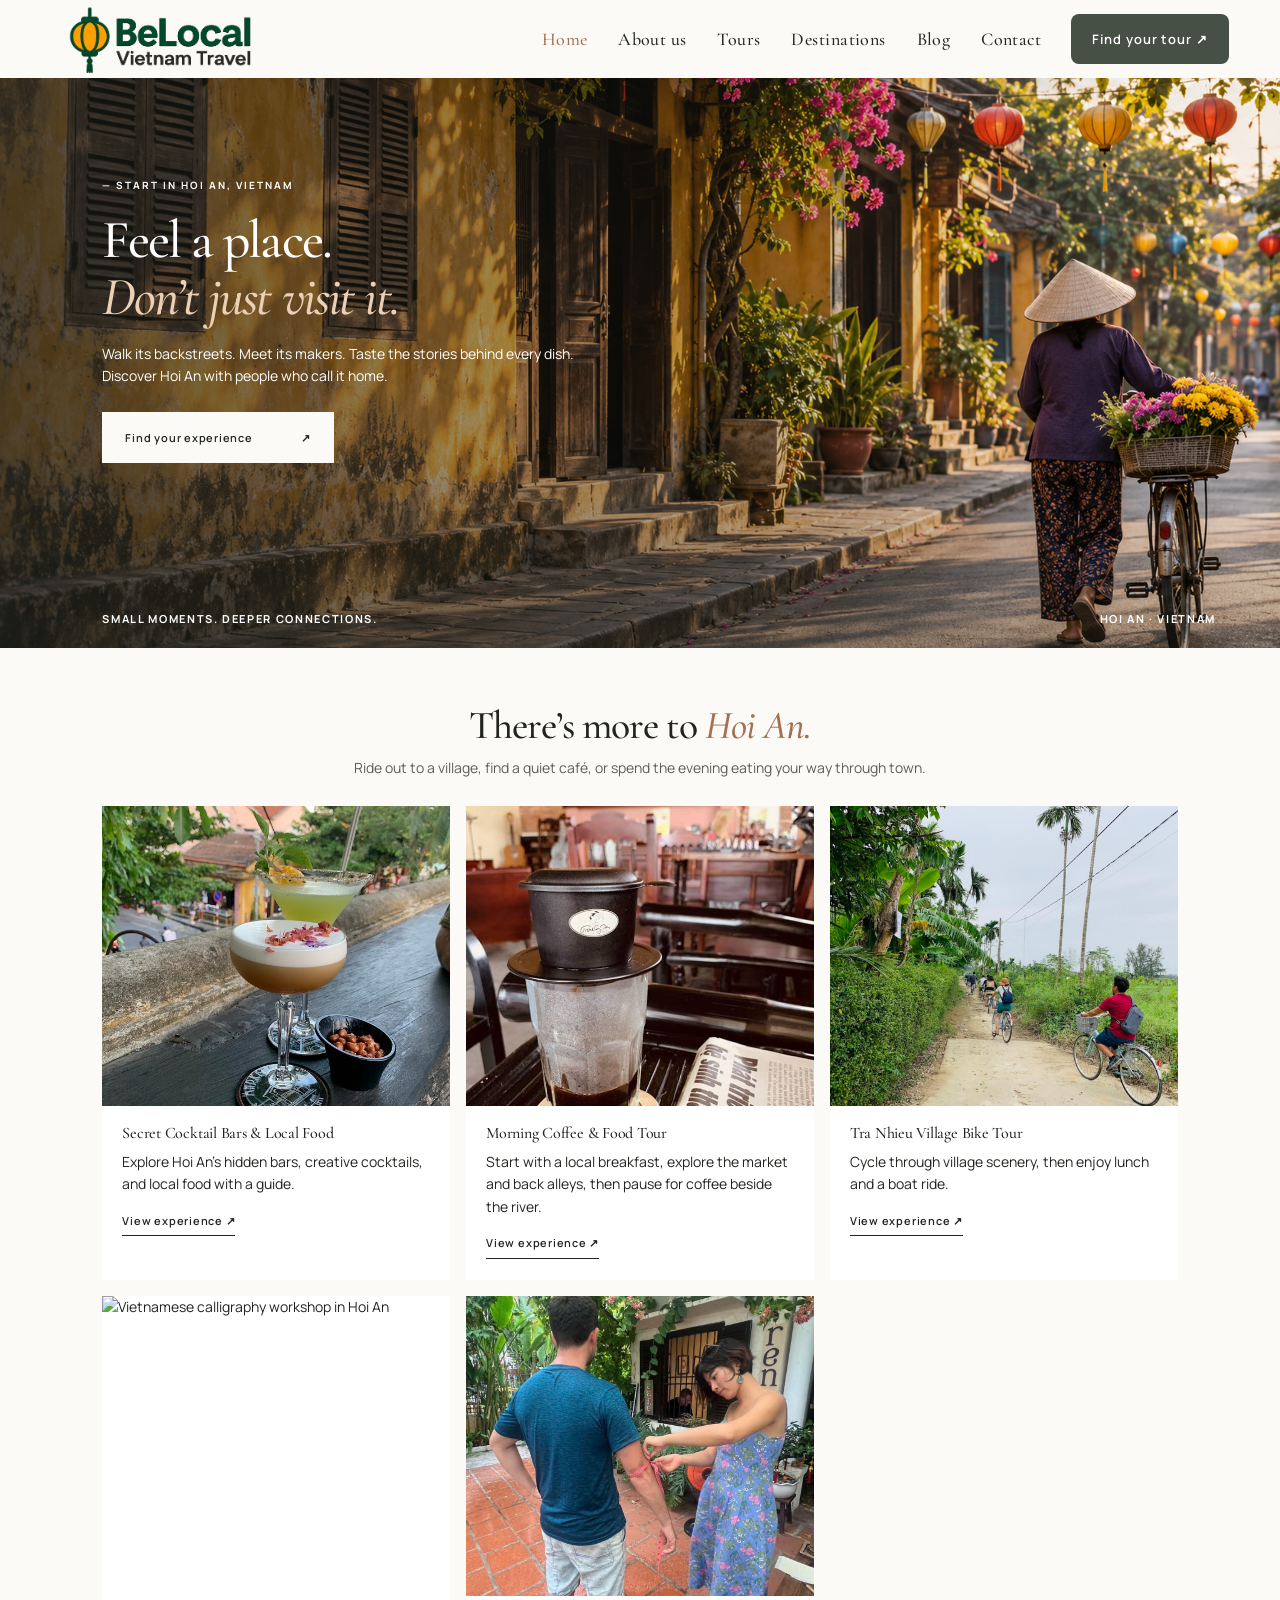
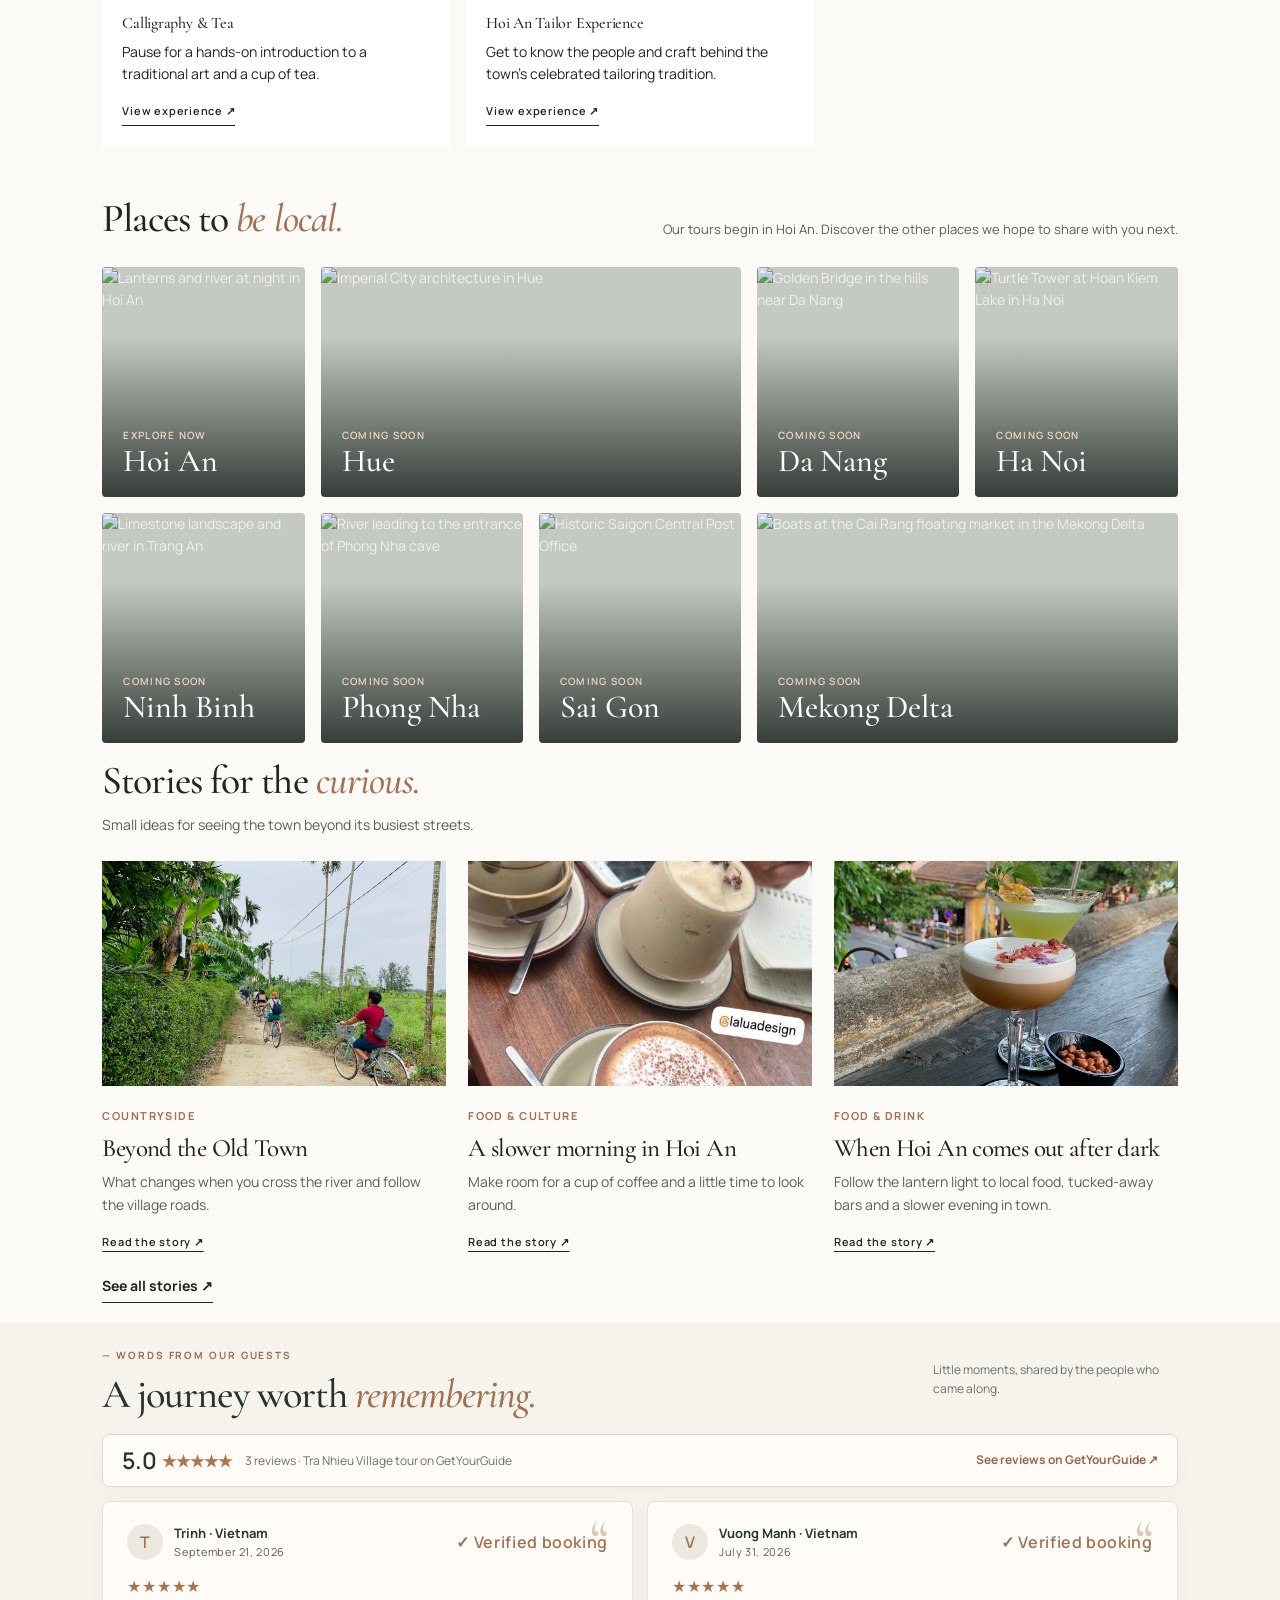
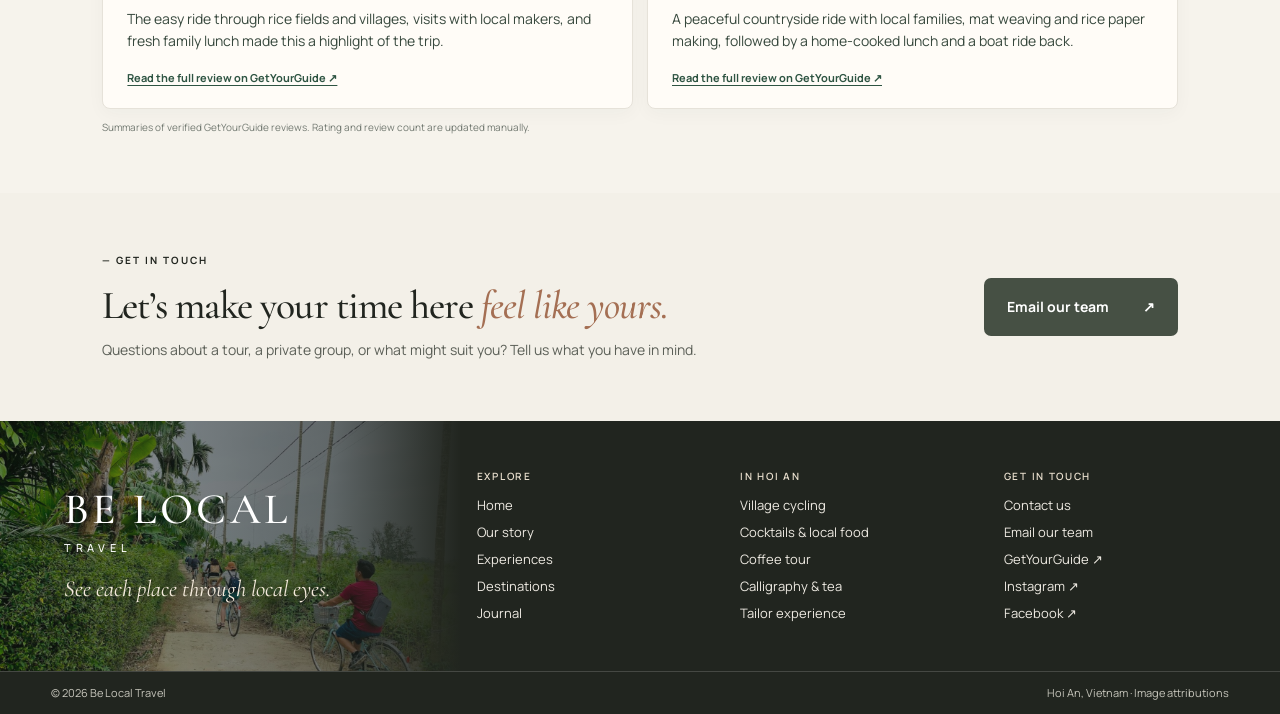
==== index.html @ 17fc2447 "Add Instagram and Facebook links to site footer" ====
<!doctype html>
<html lang="en"><head><meta charset="utf-8"><meta name="viewport" content="width=device-width, initial-scale=1"><meta name="theme-color" content="#233c39"><meta name="description" content="Local tours in Hoi An: food, coffee, crafts and countryside experiences with Be Local Travel."><title>Be Local Travel — Hoi An, closer</title><link rel="icon" type="image/svg+xml" href="data:image/svg+xml,%3Csvg xmlns='http://www.w3.org/2000/svg' viewBox='0 0 64 64'%3E%3Crect width='64' height='64' rx='14' fill='%23233c39'/%3E%3Ctext x='12' y='47' font-size='42' font-family='Georgia' fill='%23f3c87e'%3EB%3C/text%3E%3C/svg%3E"><link rel="preconnect" href="https://fonts.googleapis.com"><link rel="preconnect" href="https://fonts.gstatic.com" crossorigin><link href="https://fonts.googleapis.com/css2?family=Cormorant+Garamond:ital,wght@0,400;0,500;0,600;1,400&family=Manrope:wght@300;400;500;600;700&display=swap" rel="stylesheet"><link rel="stylesheet" href="styles.css?v=46"></head>
<body><header class="header home-header"><a class="brand" href="index.html" aria-label="BeLocal Vietnam Travel home"><span class="brand-logo-window"><img src="be-local-logo-transparent.png" alt="" width="2172" height="724"></span></a><nav aria-label="Main navigation"><a class="current" href="index.html">Home</a><a href="about.html">About us</a><a href="tours.html">Tours</a><a href="destinations.html">Destinations</a><a href="blog.html">Blog</a><a href="contact.html">Contact</a></nav><a class="nav-cta" href="tours.html">Find your tour ↗</a><details class="mobile-menu"><summary aria-label="Open navigation">Menu <span aria-hidden="true">☰</span></summary><nav aria-label="Mobile navigation"><a class="current" href="index.html">Home</a><a href="about.html">About us</a><a href="tours.html">Tours</a><a href="destinations.html">Destinations</a><a href="blog.html">Blog</a><a href="contact.html">Contact</a></nav></details></header>
<main id="top"><section class="hero"><img src="hoi-an-street.png" alt="An atmospheric Hoi An street with a local woman walking her bicycle" fetchpriority="high"><div class="shade"></div><div class="hero-copy"><div class="eyebrow">— START IN HOI AN, VIETNAM</div><h1>Feel a place.<br><em>Don’t just visit it.</em></h1><p>Walk its backstreets. Meet its makers. Taste the stories behind every dish. Discover Hoi An with people who call it home.</p><a class="button" href="#tours">Find your experience <span>↗</span></a></div><div class="hero-foot"><span>SMALL MOMENTS. DEEPER CONNECTIONS.</span><span>HOI AN · VIETNAM</span></div></section>
<section class="wrap tours" id="tours"><div class="section-head"><h2>There’s more to <em>Hoi An.</em></h2><p>Ride out to a village, find a quiet café, or spend the evening eating your way through town.</p></div><div class="grid">
<article class="card photo-card dark"><img class="card-photo" src="cocktail.jpg" alt="Two cocktails served at a Hoi An bar" loading="lazy"><div class="icon">✳</div><div><h3>Secret Cocktail Bars & Local Food</h3><p>Explore Hoi An’s hidden bars, creative cocktails, and local food with a guide.</p><a href="experience.html?tour=cocktails">View experience ↗</a></div></article>
<article class="card photo-card cream"><img class="card-photo" src="coffee-tour-4.jpg" alt="Vietnamese drip coffee served at a Hoi An café" loading="lazy"><div class="icon">☕</div><div><h3>Morning Coffee &amp; Food Tour</h3><p>Start with a local breakfast, explore the market and back alleys, then pause for coffee beside the river.</p><a href="experience.html?tour=coffee">View experience ↗</a></div></article>
<article class="card photo-card ochre"><img class="card-photo" src="IMG_0219%20(2).jpg" alt="Cycling along a village path near Hoi An" loading="lazy"><div class="icon">✿</div><div><h3>Tra Nhieu Village Bike Tour</h3><p>Cycle through village scenery, then enjoy lunch and a boat ride.</p><a href="experience.html?tour=tra-nhieu">View experience ↗</a></div></article>
<article class="card photo-card blush"><img class="card-photo" src="https://cdn.getyourguide.com/image/format=auto%2Cfit=crop%2Cgravity=auto%2Cquality=60%2Cwidth=395%2Cheight=400%2Cdpr=2/tour_img/6bf63d6c5f28c7e5661711894f6b8227aba5ea64af5ca32ed9cdbf6e59dfe358.jpg" alt="Vietnamese calligraphy workshop in Hoi An" loading="lazy"><div class="icon">✎</div><div><h3>Calligraphy & Tea</h3><p>Pause for a hands-on introduction to a traditional art and a cup of tea.</p><a href="experience.html?tour=calligraphy">View experience ↗</a></div></article>
<article class="card photo-card sage"><img class="card-photo" src="c85557b3b66c3b32627d.jpg" alt="A visitor having a garment fitted in Hoi An" loading="lazy"><div class="icon">✂</div><div><h3>Hoi An Tailor Experience</h3><p>Get to know the people and craft behind the town’s celebrated tailoring tradition.</p><a href="experience.html?tour=tailor">View experience ↗</a></div></article></div></section>
<section class="destination-showcase wrap" id="destinations"><div class="destination-intro"><div><h2>Places to <em>be local.</em></h2></div><p>Our tours begin in Hoi An. Discover the other places we hope to share with you next.</p></div><div class="destination-grid"><a class="destination-tile destination-tile-active" href="tours.html" aria-label="Explore Hoi An tours"><img src="https://commons.wikimedia.org/wiki/Special:FilePath/Hoi%20An%20by%20night.jpg?width=900" alt="Lanterns and river at night in Hoi An" loading="lazy"><span class="destination-tile-content"><small>EXPLORE NOW</small><strong>Hoi An</strong></span></a><article class="destination-tile destination-tile-wide"><img src="https://commons.wikimedia.org/wiki/Special:FilePath/Vietnam%2C%20Hue%2C%20Imperial%20City%20of%20Hue.jpg?width=900" alt="Imperial City architecture in Hue" loading="lazy"><span class="destination-tile-content"><small>COMING SOON</small><strong>Hue</strong></span></article><article class="destination-tile"><img src="https://commons.wikimedia.org/wiki/Special:FilePath/Da%20Nang%20Golden%20Bridge%2C%20Sun%20World%20Ba%20Na%20Hills.jpg?width=900" alt="Golden Bridge in the hills near Da Nang" loading="lazy"><span class="destination-tile-content"><small>COMING SOON</small><strong>Da Nang</strong></span></article><article class="destination-tile"><img src="https://commons.wikimedia.org/wiki/Special:FilePath/Hoan%20Kiem%20Lake%2C%20Hanoi%2C%20Vietnam.jpg?width=900" alt="Turtle Tower at Hoan Kiem Lake in Ha Noi" loading="lazy"><span class="destination-tile-content"><small>COMING SOON</small><strong>Ha Noi</strong></span></article><article class="destination-tile"><img src="https://commons.wikimedia.org/wiki/Special:FilePath/Trang%20An%20Landscape%20Complex%20in%20Ninh%20Binh.jpg?width=900" alt="Limestone landscape and river in Trang An" loading="lazy"><span class="destination-tile-content"><small>COMING SOON</small><strong>Ninh Binh</strong></span></article><article class="destination-tile"><img src="https://commons.wikimedia.org/wiki/Special:FilePath/Phong%20Nha%20cave%20entrance.jpg?width=900" alt="River leading to the entrance of Phong Nha cave" loading="lazy"><span class="destination-tile-content"><small>COMING SOON</small><strong>Phong Nha</strong></span></article><article class="destination-tile"><img src="https://commons.wikimedia.org/wiki/Special:FilePath/Saigon%20Central%20Post%20Office.jpg?width=900" alt="Historic Saigon Central Post Office" loading="lazy"><span class="destination-tile-content"><small>COMING SOON</small><strong>Sai Gon</strong></span></article><article class="destination-tile destination-tile-wide"><img src="https://commons.wikimedia.org/wiki/Special:FilePath/Can%20Tho%2C%20Vietnam%2C%20Floating%20Market.jpg?width=900" alt="Boats at the Cai Rang floating market in the Mekong Delta" loading="lazy"><span class="destination-tile-content"><small>COMING SOON</small><strong>Mekong Delta</strong></span></article></div></section>
<section class="home-blog" id="blog"><div class="wrap"><h2>Stories for the <em>curious.</em></h2><p>Small ideas for seeing the town beyond its busiest streets.</p><div class="blog-stories"><a href="story-beyond-the-old-town.html"><img src="IMG_0219%20(2).jpg" alt="Cycling along a quiet village path near Hoi An" loading="lazy"><span>COUNTRYSIDE</span><h3>Beyond the Old Town</h3><p>What changes when you cross the river and follow the village roads.</p><strong>Read the story ↗</strong></a><a href="story-slow-morning.html"><img src="eecf952d74f2f9aca0e3.jpg" alt="Coffee served at a Hoi An café" loading="lazy"><span>FOOD & CULTURE</span><h3>A slower morning in Hoi An</h3><p>Make room for a cup of coffee and a little time to look around.</p><strong>Read the story ↗</strong></a><a href="story-after-dark.html"><img src="cocktail.jpg" alt="Cocktail enjoyed during an evening in Hoi An" loading="lazy"><span>FOOD & DRINK</span><h3>When Hoi An comes out after dark</h3><p>Follow the lantern light to local food, tucked-away bars and a slower evening in town.</p><strong>Read the story ↗</strong></a></div><a class="all-stories" href="blog.html">See all stories ↗</a></div></section>
<section class="guest-stories" id="reviews"><div class="wrap">
<div class="review-heading"><div><div class="eyebrow">— WORDS FROM OUR GUESTS</div><h2>A journey worth <em>remembering.</em></h2></div><p>Little moments, shared by the people who came along.</p></div>
<div class="review-overview"><strong>5.0 <span aria-label="5 out of 5 stars">★★★★★</span></strong><small>3 reviews · Tra Nhieu Village tour on GetYourGuide</small><a href="https://www.getyourguide.com/hoi-an-l831/hoi-an-tra-nhieu-village-bike-tour-with-lunch-boat-ride-t1412703/" target="_blank" rel="noopener noreferrer">See reviews on GetYourGuide ↗</a></div>
<div class="review-list">
<article class="review-card"><div class="review-card-top"><span class="review-avatar" aria-hidden="true">T</span><span class="review-person"><strong>Trinh · Vietnam</strong><small>September 21, 2026</small></span><span class="review-verified">✓ Verified booking</span></div><div class="review-stars" aria-label="5 out of 5 stars">★★★★★</div><p>The easy ride through rice fields and villages, visits with local makers, and fresh family lunch made this a highlight of the trip.</p><div class="review-card-foot"><a href="https://www.getyourguide.com/hoi-an-l831/hoi-an-tra-nhieu-village-bike-tour-with-lunch-boat-ride-t1412703/" target="_blank" rel="noopener noreferrer">Read the full review on GetYourGuide ↗</a></div></article>
<article class="review-card"><div class="review-card-top"><span class="review-avatar" aria-hidden="true">V</span><span class="review-person"><strong>Vuong Manh · Vietnam</strong><small>July 31, 2026</small></span><span class="review-verified">✓ Verified booking</span></div><div class="review-stars" aria-label="5 out of 5 stars">★★★★★</div><p>A peaceful countryside ride with local families, mat weaving and rice paper making, followed by a home-cooked lunch and a boat ride back.</p><div class="review-card-foot"><a href="https://www.getyourguide.com/hoi-an-l831/hoi-an-tra-nhieu-village-bike-tour-with-lunch-boat-ride-t1412703/" target="_blank" rel="noopener noreferrer">Read the full review on GetYourGuide ↗</a></div></article>
</div><p class="review-source">Summaries of verified GetYourGuide reviews. Rating and review count are updated manually.</p></div></section>
<section class="home-contact" id="contact"><div class="wrap contact-inner"><div><div class="eyebrow">— GET IN TOUCH</div><h2>Let’s make your time here <em>feel like yours.</em></h2><p>Questions about a tour, a private group, or what might suit you? Tell us what you have in mind.</p></div><a href="mailto:info@luawellnesstravel.com?subject=Be%20Local%20Travel%20enquiry">Email our team <span aria-hidden="true">↗</span></a></div></section></main>
<footer class="site-footer">
  <div class="footer-content">
    <div class="footer-photo"><a href="index.html" class="footer-wordmark" aria-label="Be Local Travel home"><span>BE LOCAL</span><small>TRAVEL</small></a><p>See each place through local eyes.</p></div>
    <div class="footer-links">
      <div><h2>EXPLORE</h2><a href="index.html">Home</a><a href="about.html">Our story</a><a href="tours.html">Experiences</a><a href="destinations.html">Destinations</a><a href="blog.html">Journal</a></div>
      <div><h2>IN HOI AN</h2><a href="experience.html?tour=tra-nhieu">Village cycling</a><a href="experience.html?tour=cocktails">Cocktails & local food</a><a href="experience.html?tour=coffee">Coffee tour</a><a href="experience.html?tour=calligraphy">Calligraphy & tea</a><a href="experience.html?tour=tailor">Tailor experience</a></div>
      <div><h2>GET IN TOUCH</h2><a href="contact.html">Contact us</a><a href="mailto:info@luawellnesstravel.com?subject=Be%20Local%20Travel%20enquiry">Email our team</a><a href="https://www.getyourguide.com/lua-travel--tours-s786138/" target="_blank" rel="noopener noreferrer">GetYourGuide ↗</a><a href="https://www.instagram.com/heritagetohaunte/" target="_blank" rel="noopener noreferrer">Instagram ↗</a><a href="https://www.facebook.com/travellikelocalvn/" target="_blank" rel="noopener noreferrer">Facebook ↗</a></div>
    </div>
  </div>
  <div class="footer-bottom"><span>© 2026 Be Local Travel</span><span>Hoi An, Vietnam · <a href="image-attributions.html">Image attributions</a></span></div>
</footer><script>document.getElementById('year').textContent=new Date().getFullYear()</script></body></html>
---- styles.css ----
:root{--ink:#243b3a;--paper:#f7f3e9}*{box-sizing:border-box}html{scroll-behavior:smooth}body{margin:0;background:var(--paper);color:var(--ink);font:16px 'DM Sans',sans-serif}a{color:inherit;text-decoration:none}a:focus-visible{outline:3px solid #e8b65b;outline-offset:4px}h1,h2,h3{font-family:Fraunces,Georgia,serif;font-weight:500;letter-spacing:-.045em}p{line-height:1.7}.header{height:88px;padding:0 clamp(24px,5vw,80px);display:flex;align-items:center;justify-content:space-between;gap:24px;background:#fcfaf4}.brand{display:flex;align-items:center;gap:10px;white-space:nowrap}.brand b{background:var(--ink);color:#f3c87e;border-radius:50%;width:38px;height:38px;display:grid;place-items:center;font:600 25px Fraunces,serif}.brand strong{font-size:14px;letter-spacing:.13em;line-height:1.2}.brand small{display:block;font-size:10px;letter-spacing:.42em;margin-top:4px}.header nav{display:flex;gap:clamp(16px,3vw,45px);font-size:14px;font-weight:600}.header nav a:hover,.nav-cta:hover,.card a:hover{text-decoration:underline;text-underline-offset:5px}.nav-cta{border-bottom:1px solid;padding-bottom:7px;font-size:14px;font-weight:700;white-space:nowrap}.hero{height:min(740px,calc(100svh - 88px));min-height:560px;position:relative;color:white;overflow:hidden}.hero img{position:absolute;inset:0;width:100%;height:100%;object-fit:cover;object-position:center}.shade{position:absolute;inset:0;background:linear-gradient(90deg,rgba(18,37,35,.83),rgba(18,37,35,.38) 50%,transparent 85%),linear-gradient(0deg,rgba(18,37,35,.35),transparent 30%)}.hero-copy{position:relative;padding:clamp(105px,13vh,150px) 0 0 clamp(25px,8vw,130px);max-width:840px}.eyebrow{font-size:12px;letter-spacing:.18em;font-weight:700}.hero h1{font-size:clamp(56px,6.5vw,108px);line-height:1.06;margin:32px 0 23px}.hero h1 em{color:#f3d29a}.hero p{font-size:18px;max-width:500px;margin:0 0 32px;color:#fff9ed}.button{display:inline-flex;gap:48px;background:#faf3e7;color:var(--ink);padding:17px 23px;font-weight:700;font-size:14px}.button:hover{background:#efd6a5}.hero-foot{position:absolute;bottom:30px;left:clamp(25px,8vw,130px);right:clamp(25px,5vw,80px);display:flex;justify-content:space-between;font-size:11px;letter-spacing:.15em;font-weight:700}.wrap{max-width:1480px;margin:auto;padding-left:clamp(25px,8vw,130px);padding-right:clamp(25px,8vw,130px)}.tours{padding-top:108px;padding-bottom:100px}.section-head{display:flex;justify-content:space-between;align-items:end;gap:50px;margin-bottom:45px}.section-head h2,.destinations h2{font-size:clamp(42px,4.25vw,68px);line-height:1.14;margin:22px 0 0}.section-head h2 em,.destinations h2 em{color:#ad7135}.section-head p{max-width:340px;color:#52635f;margin:0}.grid{display:grid;grid-template-columns:repeat(3,minmax(0,1fr));gap:16px}.card{min-height:345px;padding:27px 29px;display:flex;flex-direction:column;justify-content:space-between;transition:transform .2s}.card:hover{transform:translateY(-4px)}.dark{background:#244743;color:#fff}.cream{background:#eae5d6}.ochre{background:#e8bd7d}.blush{background:#e7d7cb}.sage{background:#d8e0d3}.label{font-size:11px;letter-spacing:.13em;font-weight:700}.icon{font:48px Georgia,serif;align-self:flex-end;opacity:.5;line-height:1}.card h3{font-size:clamp(28px,2.5vw,39px);line-height:1.14;margin:0 0 15px}.card p{font-size:14px;line-height:1.6;max-width:325px;margin:0 0 20px}.card a{font-size:13px;font-weight:700;border-bottom:1px solid;padding-bottom:6px}.note{font-size:13px;color:#65736e;margin:22px 0 0}.about{background:var(--ink);color:white}.about .wrap{padding-top:105px;padding-bottom:108px}.about h2{font-size:clamp(43px,5vw,76px);line-height:1.16;margin:29px 0}.about h2 em{color:#e9c18a}.about p{max-width:680px;font-size:17px;color:#dbe4dc}.about a{display:inline-block;margin-top:18px;border-bottom:1px solid #e9c18a;padding-bottom:7px;font-weight:700;font-size:14px}.destinations{padding-top:100px;padding-bottom:100px;display:flex;align-items:center;justify-content:space-between;gap:30px}.destinations p{font-size:17px;max-width:520px;color:#52635f}.stamp{flex:none;width:190px;height:190px;border:1px solid #b67e40;border-radius:50%;display:flex;flex-direction:column;align-items:center;justify-content:center;transform:rotate(-10deg);font:500 31px Fraunces,serif;color:#a56c34}.stamp small{font:700 11px 'DM Sans',sans-serif;letter-spacing:.25em;margin-top:10px}footer{background:#e7e9df;padding:54px clamp(25px,8vw,130px) 27px}.footer-main{display:flex;align-items:center;justify-content:space-between;gap:25px;padding-bottom:69px}.footer-main p{font:25px Fraunces,serif}.footer-main>a:last-child{font-weight:700;font-size:14px}.footer-end{border-top:1px solid #c1c8bc;padding-top:24px;display:flex;justify-content:space-between;font-size:12px;color:#617167}@media(max-width:900px){.header nav{display:none}.grid{grid-template-columns:repeat(2,minmax(0,1fr))}.section-head{align-items:start;flex-direction:column;gap:15px}.section-head p{max-width:530px}}@media(max-width:620px){.header{height:73px;padding:0 22px}.brand strong{font-size:12px}.nav-cta{font-size:12px}.hero{height:680px;min-height:0}.hero img{object-position:63% center}.shade{background:linear-gradient(90deg,rgba(18,37,35,.8),rgba(18,37,35,.27)),linear-gradient(0deg,rgba(18,37,35,.5),transparent 50%)}.hero-copy{padding:120px 25px 0}.hero h1{font-size:clamp(50px,13vw,72px)}.hero p{font-size:16px}.hero-foot{left:25px;right:25px;font-size:9px}.hero-foot span:first-child{max-width:170px}.tours{padding-top:75px;padding-bottom:75px}.grid{grid-template-columns:1fr}.card{min-height:305px}.about .wrap{padding-top:76px;padding-bottom:80px}.about p{font-size:16px}.destinations{padding-top:78px;padding-bottom:78px;align-items:start}.stamp{width:97px;height:97px;font-size:16px;margin-top:45px}.stamp small{font-size:7px;margin-top:4px}.footer-main{align-items:start;flex-direction:column;padding-bottom:48px}.footer-main p{font-size:22px}.footer-end{gap:15px;flex-wrap:wrap}}

/* Photographic tour cards pair a practical tour overview with local atmosphere. */
.photo-card{padding:0;display:block;background:#faf8f0;color:var(--ink);min-height:0}.photo-card .card-photo{display:block;width:100%;height:215px;object-fit:cover}.photo-card:nth-child(2) .card-photo{object-position:58% center}.photo-card .label{padding:22px 25px 0;color:#8c694a}.photo-card .icon{display:none}.photo-card>div:last-child{padding:0 25px 26px}.photo-card h3{font-size:30px;min-height:70px;margin:18px 0 11px}.photo-card p{min-height:69px}.photo-card a{display:inline-block}

/* Compact type scale inspired by the supplied Hoi An tour listing. */
.hero h1{font-size:clamp(38px,3.8vw,54px)}
.section-head h2,.destinations h2{font-size:clamp(32px,2.8vw,42px)}
.about h2{font-size:clamp(34px,3.2vw,46px)}
.photo-card h3{font-size:24px;min-height:58px}
@media(max-width:620px){.hero h1{font-size:clamp(36px,8vw,44px)}.section-head h2,.destinations h2{font-size:32px}.about h2{font-size:34px}}

.hero p{font-size:16px}

/* Reviews from the Tra Nhieu listing, with the original source a click away. */
.guest-stories{background:#f1f4ec;padding:88px 0 94px}
.review-heading{display:flex;justify-content:space-between;align-items:end;gap:35px;margin-bottom:32px}
.review-heading h2{font-size:clamp(30px,3vw,43px);line-height:1.18;margin:16px 0 9px}
.review-heading h2 em{color:#ad7135}
.review-heading p{max-width:550px;margin:0;color:#556761;font-size:15px}
.review-overview{display:flex;flex-direction:column;align-items:flex-end;gap:7px;flex:none}
.review-overview strong{font:600 28px/1.1 'DM Sans',sans-serif}
.review-overview strong span{font-size:17px;letter-spacing:.02em;color:#c4893c}
.review-overview small{font-size:12px;color:#64746b}
.review-overview a,.review-card-foot a{font-size:13px;font-weight:700;color:#315d4b;text-decoration:underline;text-underline-offset:3px}
.review-list{display:grid;grid-template-columns:repeat(2,minmax(0,1fr));gap:18px}
.review-card{min-height:240px;padding:26px 28px;background:#fffdf8;border-radius:14px;display:flex;flex-direction:column;box-shadow:0 5px 24px rgba(35,60,57,.045)}
.review-card-top,.review-card-foot{display:flex;justify-content:space-between;gap:12px;align-items:center}
.review-card-top span{font-size:16px;letter-spacing:.04em;color:#c4893c}
.review-card-top small{font-size:12px;color:#758078}
.review-card>p{font:400 17px/1.6 'DM Sans',sans-serif;color:#344944;margin:20px 0 25px}
.review-card-foot{margin-top:auto;flex-wrap:wrap}
.review-card-foot strong{font-size:13px}
.review-source{font-size:12px;color:#78847a;margin:18px 0 0}
@media(max-width:750px){.guest-stories{padding:68px 0}.review-heading{align-items:start;flex-direction:column;gap:20px}.review-overview{align-items:flex-start}.review-list{grid-template-columns:1fr}.review-card{min-height:0}}
.guest-stories{background-color:#f4f8f2;background-image:repeating-radial-gradient(ellipse at 12% 15%,transparent 0 23px,rgba(71,126,97,.055) 24px 25px,transparent 26px 40px);padding:72px 0 84px}
.review-heading{margin-bottom:27px}.review-heading h2{font-family:'DM Sans',sans-serif;font-size:clamp(28px,2.8vw,36px);font-weight:700;margin:0}.review-heading h2 em{font-style:normal;color:inherit}.review-heading .eyebrow,.review-heading p{display:none}
.review-overview{width:100%;background:#fff;padding:24px 30px;flex-direction:row;align-items:center;gap:10px;margin-bottom:25px;flex-wrap:wrap}
.review-overview:before{content:'Overall rating';font-size:19px;font-weight:700;width:100%}
.review-overview strong{font-size:25px}.review-overview strong span{color:#f3ae00;font-size:24px;letter-spacing:-.05em}
.review-overview small{font-size:13px;color:#63716c;margin-right:auto}
.review-overview a{background:#098d35;color:white;border-radius:30px;padding:12px 22px;text-decoration:none;font-size:13px}
.review-overview a:hover{background:#08742d}
.review-list{gap:22px}
.review-card{background:#fff;border-radius:8px;box-shadow:none;padding:28px 30px;min-height:245px}
.review-card-top{justify-content:flex-start;gap:14px;flex-wrap:wrap}
.review-avatar{display:grid;place-items:center;width:42px;height:42px;flex:none;border-radius:50%;background:#dcead9;color:#245642;font-size:17px;font-weight:700}
.review-person{display:flex;flex-direction:column;gap:2px}.review-person strong{font-size:15px}.review-person small{font-size:12px;color:#697872}
.review-verified{margin-left:auto;color:#0b9238;font-size:12px;font-weight:700}
.review-card .review-stars{font-size:19px;color:#f3ae00;letter-spacing:-.05em;margin-top:18px}
.review-card>p{font-size:16px;line-height:1.55;margin:10px 0 23px}
.review-card-foot{display:block}.review-card-foot a{font-size:12px}
.review-source{margin-top:20px}
@media(max-width:750px){.review-overview{padding:22px;align-items:flex-start}.review-overview small{width:100%}.review-overview a{margin-top:8px}.review-card{padding:23px}.review-verified{margin-left:56px;width:100%}}

/* Keep the introduction together above the tour photos. */
.tours{padding-top:76px}
.tours .section-head{display:block;max-width:790px;margin-bottom:34px}
.tours .section-head h2{font-size:clamp(33px,3vw,44px);line-height:1.14;margin:13px 0 13px}
.tours .section-head p{max-width:620px;margin:0;font-size:15px;line-height:1.65}
@media(max-width:620px){.tours{padding-top:63px}.tours .section-head{margin-bottom:28px}.tours .section-head h2{font-size:32px}}

/* A clear, practical home navigation with the Be Local identity. */
.home-header{height:94px;padding:0 clamp(24px,4vw,68px);background:#fff;gap:30px}
.home-header .brand{gap:13px}.home-header .brand b{width:45px;height:45px;font-size:29px}
.home-header .brand strong{font-size:16px;letter-spacing:.12em}.home-header .brand small{font-size:10px}
.home-header>nav{gap:clamp(19px,2.4vw,39px);align-items:center;margin-left:auto}
.home-header>nav a{font-size:14px;font-weight:600;white-space:nowrap;transition:color .2s}
.home-header>nav a:hover,.home-header>nav a.current{color:#a46b35;text-decoration:none}
.home-header .nav-cta{display:inline-flex;align-items:center;gap:23px;padding:15px 21px;border:0;border-radius:8px;background:#477d49;color:#fff;font-size:13px;transition:background .2s}
.home-header .nav-cta:hover{background:#356a3c;text-decoration:none}
.mobile-menu{display:none}
@media(max-width:950px){.home-header{height:78px}.home-header>nav{display:none}.home-header .nav-cta{margin-left:auto}.mobile-menu{display:block;position:relative}.mobile-menu summary{list-style:none;cursor:pointer;font-size:13px;font-weight:700;padding:12px}.mobile-menu summary::-webkit-details-marker{display:none}.mobile-menu summary span{margin-left:5px}.mobile-menu nav{display:flex;position:absolute;z-index:10;right:0;top:42px;width:210px;flex-direction:column;gap:0;padding:9px;background:white;box-shadow:0 15px 35px rgba(21,46,39,.17)}.mobile-menu nav a{padding:11px 13px;font-size:14px;font-weight:600}.mobile-menu nav a:hover{background:#f2f4ec}}
@media(max-width:550px){.home-header{padding:0 17px;gap:8px}.home-header .brand b{width:36px;height:36px;font-size:23px}.home-header .brand strong{font-size:12px}.home-header .brand small{font-size:8px}.home-header .nav-cta{padding:11px 12px;gap:0;font-size:11px}.home-header .nav-cta span{display:none}.mobile-menu summary{font-size:0}.mobile-menu summary span{font-size:19px}.hero{height:calc(100svh - 78px)}}

.home-blog{background:#fffdf8;padding:88px 0 95px}.home-blog h2,.home-contact h2{font-size:clamp(32px,3.2vw,47px);line-height:1.16;margin:16px 0 11px}.home-blog h2 em,.home-contact h2 em{color:#ad7135}.home-blog>.wrap>p{color:#52635f;margin:0 0 32px;font-size:15px}.blog-stories{display:grid;grid-template-columns:repeat(2,minmax(0,1fr));gap:24px}.blog-stories a{display:block}.blog-stories img{width:100%;height:260px;object-fit:cover;display:block;margin-bottom:18px}.blog-stories span,.blog-article-copy span{font-size:11px;letter-spacing:.13em;font-weight:700;color:#8c694a}.blog-stories h3{font:500 27px/1.2 Fraunces,Georgia,serif;margin:9px 0 8px}.blog-stories p{color:#52635f;font-size:15px;margin:0 0 13px}.blog-stories strong,.blog-article-copy a{font-size:13px;text-decoration:underline;text-underline-offset:5px}.blog-stories a:hover h3{text-decoration:underline;text-underline-offset:4px}
.home-contact{background:#e8eee5;padding:75px 0}.contact-inner{display:flex;align-items:center;justify-content:space-between;gap:42px}.home-contact h2{max-width:690px}.home-contact p{color:#52635f;max-width:610px;margin:0;font-size:15px}.home-contact .contact-inner>a{display:inline-flex;justify-content:space-between;gap:34px;align-items:center;flex:none;background:#27483e;color:white;padding:18px 23px;border-radius:7px;font-size:14px;font-weight:700}.home-contact .contact-inner>a:hover{background:#356252}
.blog-page{padding-top:45px;padding-bottom:105px}.blog-page>.eyebrow{margin-top:70px}.blog-page h1{font-size:clamp(36px,4vw,58px);margin:12px 0}.blog-page h1 em{color:#ad7135}.blog-lead{max-width:650px;color:#52635f;margin:0 0 55px}.blog-page article{display:grid;grid-template-columns:minmax(0,1fr) minmax(0,1fr);gap:45px;align-items:center;margin:0 0 85px;scroll-margin-top:30px}.blog-page article img{width:100%;height:370px;object-fit:cover}.blog-article-copy h2{font-size:clamp(28px,3vw,38px);margin:11px 0 16px}.blog-article-copy p{font-size:16px;color:#52635f}.blog-article-copy a{display:inline-block;margin-top:10px}
@media(max-width:750px){.home-blog{padding:65px 0}.blog-stories{grid-template-columns:1fr}.blog-stories img{height:220px}.contact-inner{display:block}.home-contact{padding:65px 0}.home-contact .contact-inner>a{margin-top:25px}.blog-page article{grid-template-columns:1fr;gap:20px;margin-bottom:65px}.blog-page article img{height:280px}}

.blog-index{display:flex;flex-wrap:wrap;gap:9px;margin:-17px 0 63px}.blog-index a{padding:10px 14px;background:#e8eee5;border-radius:99px;font-size:13px;font-weight:700}.blog-index a:hover{background:#d4e3d3}
.blog-page article{gap:clamp(35px,5vw,78px);margin-bottom:100px}.blog-page article:nth-of-type(even) img{order:2}.blog-page article img{height:440px}.blog-article-copy p{line-height:1.68}.blog-article-copy p strong{color:#243b3a}
@media(max-width:750px){.blog-index{margin:-20px 0 45px}.blog-page article{gap:20px;margin-bottom:72px}.blog-page article:nth-of-type(even) img{order:0}.blog-page article img{height:270px}}
.all-stories{display:inline-block;margin-top:31px;font-size:14px;font-weight:700;border-bottom:1px solid;padding-bottom:5px}
.about-hero{padding:72px 0 88px;background:#e8eee5}.about-hero .eyebrow{margin-top:72px}.about-hero h1{font-size:clamp(42px,6vw,78px);line-height:1.05;margin:22px 0}.about-hero h1 em{color:#ad7135}.about-hero> .wrap>p{max-width:660px;color:#52635f;font-size:18px;margin:0}.about-story{display:grid;grid-template-columns:minmax(0,.8fr) minmax(0,1.2fr);gap:clamp(45px,8vw,130px);padding-top:105px;padding-bottom:105px}.about-story-intro h2,.about-next h2{font-size:clamp(32px,3.5vw,49px);line-height:1.15;margin:18px 0}.about-story-copy p{color:#52635f;font-size:17px;line-height:1.8;margin:0 0 20px}.about-values{background:#243b3a;color:#fff;padding:84px 0}.values-grid{display:grid;grid-template-columns:repeat(3,1fr);gap:35px;margin-top:42px}.values-grid h3{font:600 20px/1.3 'DM Sans',sans-serif;margin:0 0 13px}.values-grid p{color:#dbe4dc;font-size:15px;margin:0}.about-next{display:flex;align-items:center;justify-content:space-between;gap:40px;padding-top:95px;padding-bottom:105px}.about-next p{color:#52635f}.about-next .button{background:#27483e;color:#fff}.about-next .button:hover{background:#356252}.about-hero .back-link{display:inline-block;color:#52635f;font-size:13px;font-weight:700;margin-bottom:22px}
@media(max-width:750px){.about-hero{padding:48px 0 65px}.about-hero .eyebrow{margin-top:48px}.about-hero h1{font-size:44px}.about-hero> .wrap>p{font-size:16px}.about-story{grid-template-columns:1fr;gap:10px;padding-top:65px;padding-bottom:70px}.about-story-copy p{font-size:16px}.about-values{padding:65px 0}.values-grid{grid-template-columns:1fr;gap:31px;margin-top:31px}.about-next{display:block;padding-top:70px;padding-bottom:75px}.about-next .button{margin-top:20px}}

/* Give the tour collection a single, quiet invitation. */
.tours .section-head{max-width:850px;margin:0 auto 45px;text-align:center}
.tours .section-head h2{font-size:clamp(35px,3.5vw,50px);line-height:1.12;margin:0 0 15px}
.tours .section-head p{max-width:610px;margin:auto;font-size:16px;line-height:1.6}
@media(max-width:620px){.tours .section-head{margin-bottom:31px}.tours .section-head h2{font-size:34px}.tours .section-head p{font-size:15px}}

.founder-profile{background:#fffdf8;padding:100px 0}.founder-grid{display:grid;grid-template-columns:minmax(250px,390px) minmax(0,1fr);gap:clamp(45px,8vw,120px);align-items:start}.founder-grid img{width:100%;aspect-ratio:1/1.16;object-fit:cover}.founder-copy h2{font-size:clamp(35px,4vw,55px);margin:16px 0 4px}.founder-role{font-size:13px;color:#8c694a;letter-spacing:.08em;text-transform:uppercase;font-weight:700}.founder-copy h3{font:600 21px/1.3 'DM Sans',sans-serif;margin:35px 0 14px}.founder-copy p{font-size:16px;line-height:1.78;color:#52635f;max-width:690px;margin:0 0 17px}@media(max-width:750px){.founder-profile{padding:68px 0}.founder-grid{grid-template-columns:1fr;gap:34px}.founder-grid img{max-width:330px}.founder-copy p{font-size:16px}}
.team-profile{background:#e8eee5;padding:95px 0}.team-profile .founder-grid{grid-template-columns:minmax(0,1fr) minmax(250px,390px)}.team-profile .founder-grid img{grid-column:2;grid-row:1}.team-profile .founder-copy{grid-column:1;grid-row:1}.team-profile .founder-grid img{object-position:center 32%}@media(max-width:750px){.team-profile{padding:68px 0}.team-profile .founder-grid{grid-template-columns:1fr}.team-profile .founder-grid img,.team-profile .founder-copy{grid-column:1;grid-row:auto}}

/* Bring the About story into view without a full-screen introduction. */
.about-hero{padding:38px 0 55px}
.about-hero .back-link{margin-bottom:0}
.about-hero .eyebrow{margin-top:35px}
.about-hero h1{font-size:clamp(38px,4.4vw,62px);line-height:1.08;margin:14px 0 17px}
.about-hero>.wrap>p{font-size:16px;line-height:1.6;max-width:680px}
.about-story{padding-top:76px;padding-bottom:78px}
@media(max-width:750px){.about-hero{padding:28px 0 43px}.about-hero .eyebrow{margin-top:27px}.about-hero h1{font-size:clamp(34px,9vw,45px)}.about-story{padding-top:55px;padding-bottom:60px}}

/* Dedicated navigation pages */
.subpage-intro{padding-top:38px;padding-bottom:28px}.subpage-intro .back-link{display:inline-block;margin-bottom:32px}.subpage-intro h1{font-family:Fraunces,Georgia,serif;font-size:clamp(38px,4.4vw,62px);font-weight:500;line-height:1.12;margin:18px 0}.subpage-intro h1 em{color:#a66b30}.subpage-intro p{max-width:680px;font-size:17px;line-height:1.7}.destination-feature{padding-bottom:48px}.destination-feature>a{display:grid;grid-template-columns:1.3fr 1fr;min-height:350px;text-decoration:none;background:#edf3ed;color:#243a39;overflow:hidden}.destination-feature img{width:100%;height:350px;object-fit:cover}.destination-feature>a>span{display:flex;flex-direction:column;justify-content:center;padding:44px;gap:16px}.destination-feature small{letter-spacing:.15em;font-size:12px}.destination-feature strong{font-family:Fraunces,Georgia,serif;font-size:clamp(38px,4vw,58px);font-weight:500}.subpage-close{padding-bottom:70px}.subpage-close p{max-width:600px}.contact-detail{display:grid;grid-template-columns:1fr 1fr;gap:64px;padding:20px 0 85px}.contact-detail p{max-width:470px;line-height:1.7}.contact-detail .button{display:inline-block;margin-top:20px}.contact-detail>div+div{background:#eff4ee;padding:32px}.contact-detail>div+div a{color:#264840;font-weight:700}@media(max-width:700px){.destination-feature>a,.contact-detail{grid-template-columns:1fr}.destination-feature img{height:260px}.destination-feature>a>span{padding:28px}.contact-detail{gap:26px}}

/* Typography aligned with MO Bedding: Cormorant Garamond + Manrope. */
body{font-family:Manrope,Arial,sans-serif;font-size:14px;line-height:1.6}
h1,h2,h3,.card h3,.blog-stories h3,.values-grid h3,.founder-copy h3,.destination-feature strong,.subpage-intro h1{font-family:'Cormorant Garamond',Georgia,serif;font-weight:500;letter-spacing:-.025em}
.header>nav,.mobile-menu nav{font-family:'Cormorant Garamond',Georgia,serif}
.home-header>nav a{font-family:inherit;font-size:18px;font-weight:500;letter-spacing:.025em}
.mobile-menu nav a{font-family:inherit;font-size:18px;font-weight:500}
.hero h1{font-size:clamp(58px,7.5vw,110px);line-height:.94;letter-spacing:-.035em}
.hero p{font-size:14px;line-height:1.6}
.eyebrow{font-size:10px;letter-spacing:.2em}
.section-head h2,.destinations h2,.about h2,.home-blog h2,.home-contact h2,.subpage-intro h1,.blog-page h1,.about-hero h1{font-size:clamp(38px,4vw,58px);line-height:1.03}
.tours .section-head h2{font-size:clamp(38px,4vw,58px);line-height:1.03}
.card h3,.blog-stories h3{font-size:clamp(27px,2.7vw,38px);line-height:1.06}
.about-story-intro h2,.about-next h2,.founder-copy h2,.subpage-close h2,.contact-detail h2{font-size:clamp(36px,3.7vw,54px);line-height:1.06}
.blog-article-copy h2{font-size:clamp(34px,3.5vw,50px);line-height:1.05}
.values-grid h3,.founder-copy h3{font-size:26px;line-height:1.12}
.section-head p,.tours .section-head p,.about p,.about-story-copy p,.about-hero>.wrap>p,.founder-copy p,.blog-article-copy p,.blog-lead,.blog-stories p,.home-blog>.wrap>p,.home-contact p,.subpage-intro p,.contact-detail p{font-size:14px;line-height:1.7}
.card p{font-size:14px;line-height:1.6}
.button,.nav-cta,.back-link,.card a,.blog-stories strong{font-family:Manrope,Arial,sans-serif;font-size:11px;letter-spacing:.07em;font-weight:600}
@media(max-width:750px){.hero h1{font-size:clamp(52px,12vw,74px)}.about-hero h1,.subpage-intro h1{font-size:clamp(38px,10vw,52px)}.tours .section-head h2{font-size:42px}.mobile-menu nav a{font-size:18px}}

/* MO Bedding palette: ivory, paper, ink, sage, moss, clay. */
:root{--paper:#fbfaf6;--ivory:#f3f0e8;--ink:#21251f;--sage:#89927e;--moss:#465044;--clay:#a46f53;--muted:#5b5f57;--line:rgba(33,37,31,.18)}
body{background:var(--paper);color:var(--ink)}
a:focus-visible{outline-color:var(--clay)}
.header,.home-header{background:var(--paper)}
.home-header .brand b{background:var(--moss);color:var(--ivory)}
.home-header>nav a:hover,.home-header>nav a.current{color:var(--clay)}
.home-header .nav-cta,.home-contact .contact-inner>a,.about-next .button,.review-overview a{background:var(--moss);color:white}
.home-header .nav-cta:hover,.home-contact .contact-inner>a:hover,.about-next .button:hover,.review-overview a:hover{background:#343d34}
.mobile-menu nav{background:var(--paper)}
.mobile-menu nav a:hover{background:var(--ivory)}
.shade{background:linear-gradient(90deg,rgba(26,29,24,.72),rgba(26,29,24,.30) 53%,transparent 88%),linear-gradient(0deg,rgba(26,29,24,.32),transparent 34%)}
.hero h1 em{color:#ead1b5}
.hero p{color:#fff}
.hero .button{background:var(--paper);color:var(--ink)}
.hero .button:hover{background:var(--ivory)}
.section-head h2 em,.destinations h2 em,.home-blog h2 em,.home-contact h2 em,.blog-page h1 em,.about-hero h1 em,.subpage-intro h1 em{color:var(--clay)}
.tours,.destinations,.blog-page,.subpage-intro,.contact-detail,.subpage-close{background:var(--paper)}
.photo-card,.review-card,.review-overview{background:#fff}
.photo-card .label,.blog-stories span,.blog-article-copy span,.founder-role{color:var(--clay)}
.about,.about-values{background:var(--moss);color:#fff}
.about h2 em{color:#ead1b5}
.about p,.about-values p{color:#e9e9df}
.about a{border-color:#d7b898}
.guest-stories,.home-contact,.about-hero,.team-profile,.contact-detail>div+div{background:var(--ivory)}
.guest-stories{background-image:repeating-radial-gradient(ellipse at 12% 15%,transparent 0 23px,rgba(70,80,68,.045) 24px 25px,transparent 26px 40px)}
.review-overview strong span,.review-card .review-stars,.review-card-top span{color:var(--clay)}
.review-card-top small,.review-overview small,.review-source,.review-person small{color:var(--muted)}
.review-overview a,.review-card-foot a{color:var(--moss)}
.review-overview a{color:#fff}
.review-avatar{background:#e8eae2;color:var(--moss)}
.review-verified{color:var(--moss)}
.review-card>p{color:var(--ink)}
.home-blog,.founder-profile{background:var(--paper)}
.blog-index a{background:var(--ivory)}
.blog-index a:hover{background:#e6e0d5}
.about-story-copy p,.founder-copy p,.blog-article-copy p,.blog-lead,.blog-stories p,.home-blog>.wrap>p,.home-contact p,.subpage-intro p,.contact-detail p,.section-head p,.tours .section-head p,.destinations p{color:var(--muted)}
.stamp{color:var(--clay);border-color:var(--clay)}
footer{background:var(--ivory)}
.footer-end{border-color:var(--line);color:var(--muted)}
.destination-feature>a{background:var(--ivory);color:var(--ink)}
.contact-detail>div+div a{color:var(--moss)}
@media(max-width:620px){.shade{background:linear-gradient(90deg,rgba(26,29,24,.78),rgba(26,29,24,.25)),linear-gradient(0deg,rgba(26,29,24,.42),transparent 54%)}}

/* Keep the homepage headline at a comfortable editorial scale. */
.hero h1{font-size:clamp(46px,5vw,72px);line-height:1.02;max-width:790px}
@media(max-width:620px){.hero h1{font-size:clamp(40px,9vw,52px);line-height:1.04}}

/* Smaller tour card headlines. */
.photo-card h3{font-size:clamp(24px,2.1vw,29px);line-height:1.12;min-height:0;margin:13px 0 10px}
@media(max-width:620px){.photo-card h3{font-size:26px}}

/* A closer, steadier rhythm on the homepage. */
.home-header{height:78px}
.hero{height:min(570px,calc(100svh - 78px));min-height:460px}
.hero-copy{padding-top:clamp(75px,11vh,105px)}
.hero h1{margin:18px 0 18px}
.hero p{margin-bottom:24px}
.hero-foot{bottom:20px}
.tours{padding-top:56px;padding-bottom:65px}
.tours .section-head{margin-bottom:26px}
.tours .section-head h2{margin-bottom:9px}
.photo-card .card-photo{height:195px}
.photo-card .label{padding:16px 20px 0}
.photo-card>div:last-child{padding:0 20px 21px}
.photo-card h3{margin:10px 0 8px}
.photo-card p{min-height:0;margin-bottom:13px}
.note{margin-top:14px}
.guest-stories{padding:57px 0 62px}
.review-heading{margin-bottom:18px}
.review-overview{margin-bottom:17px;padding:18px 24px}
.review-card{min-height:0;padding:23px}
.review-card>p{margin:9px 0 16px}
.about .wrap{padding-top:70px;padding-bottom:74px}
.about h2{margin:18px 0}
.destinations{padding-top:69px;padding-bottom:69px}
.stamp{width:150px;height:150px;font-size:27px}
.home-blog{padding:64px 0 69px}
.home-blog>.wrap>p{margin-bottom:24px}
.blog-stories img{height:225px}
.all-stories{margin-top:22px}
.home-contact{padding:59px 0}
footer{padding-top:41px}
.footer-main{padding-bottom:43px}
@media(max-width:950px){.home-header{height:74px}}
@media(max-width:620px){
 .hero{height:min(600px,calc(100svh - 74px));min-height:450px}
 .hero-copy{padding-top:88px}
 .hero h1{margin:17px 0}
 .tours{padding-top:46px;padding-bottom:54px}
 .photo-card .card-photo{height:205px}
 .guest-stories{padding:48px 0 54px}
 .about .wrap{padding-top:59px;padding-bottom:62px}
 .destinations{padding-top:57px;padding-bottom:57px}
 .stamp{width:96px;height:96px;font-size:16px}
 .home-blog,.home-contact{padding:53px 0}
}

/* Photo-led footer inspired by the supplied reference. */
.site-footer{padding:0;background:#21251f;color:#f7f5ee}
.site-footer .footer-content{display:grid;grid-template-columns:minmax(310px,36%) 1fr;min-height:310px}
.site-footer .footer-photo{position:relative;display:flex;flex-direction:column;align-items:flex-start;justify-content:center;gap:14px;isolation:isolate;padding:42px clamp(30px,5vw,85px);background:url('IMG_0219%20(2).jpg') center 60%/cover no-repeat}
.site-footer .footer-photo:before{content:"";position:absolute;inset:0;z-index:-1;background:linear-gradient(90deg,rgba(25,30,25,.36),rgba(25,30,25,.62) 72%,#21251f)}
.site-footer .footer-wordmark{display:flex;flex-direction:column;color:#fff;font:500 clamp(34px,3.4vw,52px)/.88 'Cormorant Garamond',Georgia,serif;letter-spacing:.08em}
.site-footer .footer-wordmark small{font:500 11px/1.5 Manrope,Arial,sans-serif;letter-spacing:.43em;margin-top:12px}
.site-footer .footer-photo p{margin:5px 0 0;color:#f4eadc;font:italic 400 23px/1.15 'Cormorant Garamond',Georgia,serif}
.site-footer .footer-links{display:grid;grid-template-columns:repeat(3,minmax(0,1fr));gap:clamp(18px,3vw,55px);align-content:center;padding:45px clamp(28px,4vw,76px) 38px 16px}
.site-footer .footer-links>div{display:flex;flex-direction:column;align-items:flex-start;gap:11px}
.site-footer .footer-links h2{font:600 10px/1.4 Manrope,Arial,sans-serif;letter-spacing:.17em;color:#e9dfce;margin:0 0 8px}
.site-footer .footer-links a{color:#eeeae2;font:400 13px/1.45 Manrope,Arial,sans-serif}
.site-footer .footer-links a:hover{text-decoration:underline;text-underline-offset:4px}
.site-footer .footer-bottom{display:flex;justify-content:space-between;gap:24px;border-top:1px solid rgba(255,255,255,.16);padding:17px clamp(28px,4vw,76px);color:#c7c6bc;font-size:11px}
@media(max-width:900px){.site-footer .footer-content{grid-template-columns:1fr}.site-footer .footer-photo{min-height:230px;padding-left:7vw;background-position:center 47%}.site-footer .footer-photo:before{background:linear-gradient(90deg,rgba(25,30,25,.65),rgba(25,30,25,.3))}.site-footer .footer-links{padding:38px 7vw 45px}}
@media(max-width:550px){.site-footer .footer-photo{min-height:210px}.site-footer .footer-links{grid-template-columns:repeat(2,minmax(0,1fr));gap:35px 19px}.site-footer .footer-links>div:last-child{grid-column:1/-1}.site-footer .footer-bottom{padding:16px 7vw;flex-wrap:wrap}}

/* Compact homepage type scale following the supplied screenshots. */
.hero h1{font-size:clamp(43px,4.2vw,58px);line-height:1.06;max-width:650px}
.tours .section-head h2,.section-head h2,.destinations h2,.about h2,.home-blog h2,.home-contact h2{font-size:clamp(34px,3.1vw,43px);line-height:1.08}
.photo-card h3{font-size:clamp(22px,1.85vw,26px);line-height:1.13}
.review-heading h2{font-size:clamp(29px,2.6vw,35px)}
.blog-stories h3{font-size:25px}
@media(max-width:620px){
 .hero h1{font-size:clamp(38px,8.5vw,46px);line-height:1.08}
 .tours .section-head h2,.section-head h2,.destinations h2,.about h2,.home-blog h2,.home-contact h2{font-size:36px}
 .photo-card h3{font-size:24px}
}

/* Compact single-line tour titles on wider screens. */
.photo-card h3{font-size:clamp(16px,1.1vw,20px);line-height:1.2;min-height:0;letter-spacing:-.015em}
@media(min-width:1100px){.photo-card h3{white-space:nowrap}}
@media(max-width:1099px){.photo-card h3{white-space:normal;font-size:21px}}

/* Destination collection: Hoi An is available, other places are in preparation. */
.destination-showcase{padding-top:65px;padding-bottom:68px}
.destination-showcase .destination-intro{display:flex;justify-content:space-between;align-items:end;gap:45px;margin-bottom:27px}
.destination-showcase h2{font-size:clamp(34px,3.1vw,43px);line-height:1.08;margin:12px 0 0}
.destination-showcase h2 em{color:var(--clay)}
.destination-showcase .destination-intro p{font-size:14px;color:var(--muted);max-width:430px;line-height:1.65;margin:0}
.destination-grid{display:grid;grid-template-columns:repeat(4,minmax(0,1fr));gap:16px}
.destination-tile{position:relative;display:block;overflow:hidden;min-width:0;height:230px;border-radius:4px;background:#d1d7ce;color:#fff}
.destination-tile-wide{grid-column:span 2}
.destination-tile img{width:100%;height:100%;object-fit:cover;display:block;transition:transform .35s}
.destination-tile:after{content:"";position:absolute;inset:0;background:linear-gradient(0deg,rgba(20,28,24,.82),rgba(20,28,24,.07) 70%)}
.destination-tile-content{position:absolute;z-index:1;bottom:19px;left:21px;right:18px;display:flex;flex-direction:column;gap:1px}
.destination-tile small{font:600 10px/1.4 Manrope,Arial,sans-serif;letter-spacing:.13em;color:#f1d7bd}
.destination-tile strong{font:500 32px/1.1 'Cormorant Garamond',Georgia,serif}
.destination-tile-active:hover img{transform:scale(1.045)}
.destination-tile-active:focus-visible{outline:3px solid var(--clay);outline-offset:3px}
.destination-credits{font:11px/1.6 Manrope,Arial,sans-serif;color:var(--muted);margin-top:14px}
.destination-credits summary{cursor:pointer;width:max-content}
.destination-credits ul{display:flex;flex-wrap:wrap;gap:5px 15px;padding:0;list-style:none}
.destination-credits a{text-decoration:underline;text-underline-offset:2px}
.destination-page .subpage-intro{padding-bottom:26px}
.destination-page .destination-showcase{padding-top:8px}
.destination-page .destination-tile{height:270px}
.destination-page .destination-outro{padding-top:18px;padding-bottom:67px}
.destination-page .destination-outro a{display:inline-block;border-bottom:1px solid currentColor;padding-bottom:4px;font-size:13px;font-weight:600}
@media(max-width:850px){.destination-grid{grid-template-columns:repeat(2,minmax(0,1fr))}.destination-tile-wide{grid-column:auto}.destination-showcase .destination-intro{align-items:start;flex-direction:column;gap:9px}}
@media(max-width:550px){.destination-showcase{padding-top:50px;padding-bottom:53px}.destination-grid{gap:10px}.destination-tile,.destination-page .destination-tile{height:175px}.destination-tile-content{left:13px;bottom:13px}.destination-tile strong{font-size:25px}.destination-tile small{font-size:9px}}
/* Category labels removed from tour cards. */
.photo-card>div:last-child{padding-top:18px}
.photo-card h3{margin-top:0}

/* Guest stories: a calmer editorial section following the journal. */
.guest-stories{background:#f4f1e9;background-image:none;padding:68px 0 72px}
.guest-stories .wrap{max-width:1400px}
.review-heading{display:flex;align-items:end;justify-content:space-between;gap:30px;margin-bottom:23px}
.review-heading .eyebrow{display:block;color:#966f52;font-size:10px;letter-spacing:.19em;margin:0 0 11px}
.review-heading h2{font:500 clamp(33px,3.4vw,48px)/1.05 'Cormorant Garamond',Georgia,serif;letter-spacing:-.025em;color:#26332d;margin:0}
.review-heading h2 em{font-style:italic;color:#9e7150}
.review-heading p{display:block;max-width:270px;margin:0 0 4px;font:400 13px/1.6 Manrope,Arial,sans-serif;color:#68716a}
.review-overview{position:relative;display:flex;align-items:center;width:100%;gap:13px;padding:16px 21px;margin:0 0 16px;background:#fffcf7;border:1px solid #e6e2d9;border-radius:5px}
.review-overview:before{content:none}
.review-overview strong{font:600 25px/1 Manrope,Arial,sans-serif;color:#27352d;white-space:nowrap}
.review-overview strong span{font-size:17px;letter-spacing:0;color:#ab7650;vertical-align:2px}
.review-overview small{font:400 12px/1.5 Manrope,Arial,sans-serif;color:#69716c;margin-right:auto}
.review-overview a{background:none;color:#2e5442;border-radius:0;padding:4px 0;font:700 12px/1.4 Manrope,Arial,sans-serif;text-decoration:none;white-space:nowrap}
.review-overview a:hover{background:none;text-decoration:underline;text-underline-offset:4px}
.review-list{gap:16px}
.review-card{background:#fffcf7;border:1px solid #e6e2d9;border-radius:5px;padding:25px 27px;min-height:215px;box-shadow:none}
.review-card-top{gap:11px}
.review-avatar{width:36px;height:36px;background:#e9e9df;color:#866344;font:600 14px Manrope,Arial,sans-serif}
.review-person strong{font:700 13px/1.4 Manrope,Arial,sans-serif;color:#293830;letter-spacing:0}
.review-person small{font:400 11px/1.4 Manrope,Arial,sans-serif}
.review-verified{font:600 11px/1.4 Manrope,Arial,sans-serif;color:#69766a}
.review-card .review-stars{font-size:16px;letter-spacing:.045em;color:#a8724b;margin-top:17px}
.review-card>p{font:400 15px/1.65 Manrope,Arial,sans-serif;color:#37483d;margin:10px 0 16px;max-width:560px}
.review-card-foot a{font:700 11px/1.45 Manrope,Arial,sans-serif;color:#2e5442}
.review-source{font:400 11px/1.5 Manrope,Arial,sans-serif;color:#737a72;margin:14px 0 0}
@media(max-width:750px){
 .guest-stories{padding:48px 0 53px}
 .review-heading{align-items:start;flex-direction:column;gap:10px}
 .review-heading h2{font-size:38px}
 .review-overview{padding:17px;gap:7px 11px}
 .review-overview small{width:100%;order:2}
 .review-overview a{order:3;margin:5px 0 0}
 .review-card{min-height:0;padding:22px}
 .review-verified{margin-left:47px;width:100%}
}

/* Taller photos in the experience cards. */
.tours .photo-card .card-photo{height:300px}
@media(max-width:620px){.tours .photo-card .card-photo{height:255px}}

/* Close the gap between destinations and Notes from Hoi An. */
#destinations.destination-showcase{padding-bottom:18px}
#destinations+.home-blog{padding-top:20px}
@media(max-width:620px){#destinations.destination-showcase{padding-bottom:14px}#destinations+.home-blog{padding-top:17px}}

/* Bring guest reviews close to the journal link. */
.home-blog{padding-bottom:20px}
.home-blog+.guest-stories{padding-top:24px}
@media(max-width:620px){.home-blog{padding-bottom:15px}.home-blog+.guest-stories{padding-top:20px}}

/* Shorter desktop footer with comfortable spacing for five links. */
@media(min-width:901px){.site-footer .footer-content{min-height:250px}.site-footer .footer-photo{padding-top:26px;padding-bottom:26px}.site-footer .footer-links{padding-top:25px;padding-bottom:25px}.site-footer .footer-links>div{gap:8px}.site-footer .footer-links h2{margin-bottom:5px}.site-footer .footer-bottom{padding-top:12px;padding-bottom:12px}}

/* Keep the destination introduction on one line when space allows. */
@media(min-width:1100px){.destination-showcase .destination-intro p{max-width:none;white-space:nowrap;font-size:13px}}

/* Join the destination cards directly to Notes from Hoi An. */
#destinations.destination-showcase{padding-bottom:0;margin-bottom:0}
#destinations+.home-blog{padding-top:0;margin-top:0}

/* Three journal stories across desktop, with responsive columns. */
.home-blog .blog-stories{grid-template-columns:repeat(3,minmax(0,1fr));gap:22px}
@media(max-width:900px){.home-blog .blog-stories{grid-template-columns:repeat(2,minmax(0,1fr))}}
@media(max-width:620px){.home-blog .blog-stories{grid-template-columns:1fr}}

/* Bring Where We Go closer to the experience cards. */
.tours:has(+ #destinations){padding-bottom:18px}
.tours + #destinations.destination-showcase{padding-top:20px}
@media(max-width:620px){.tours:has(+ #destinations){padding-bottom:14px}.tours + #destinations.destination-showcase{padding-top:16px}}

/* Balance eight destinations over two rows on wide screens. */
@media(min-width:1200px){.destination-grid{grid-template-columns:repeat(5,minmax(0,1fr))}}

/* Journal index and dedicated long-form story pages. */
.blog-landing{padding-top:48px;padding-bottom:75px}
.blog-landing h1{margin-bottom:15px}
.blog-landing .blog-lead{max-width:630px;margin-bottom:36px}
.blog-landing-grid{display:grid;grid-template-columns:repeat(2,minmax(0,1fr));gap:42px 24px}
.blog-landing-card{display:block;background:#fff;padding-bottom:18px}
.blog-landing-card img{display:block;width:100%;height:290px;object-fit:cover}
.blog-landing-card span,.blog-landing-card h2,.blog-landing-card p,.blog-landing-card strong{margin-left:23px;margin-right:23px}
.blog-landing-card span{display:block;margin-top:20px;color:var(--clay);font:700 10px/1.5 Manrope,Arial,sans-serif;letter-spacing:.15em}
.blog-landing-card h2{font:500 clamp(26px,2.6vw,35px)/1.1 'Cormorant Garamond',Georgia,serif;margin-top:8px;margin-bottom:8px}
.blog-landing-card p{color:var(--muted);font:400 14px/1.65 Manrope,Arial,sans-serif;margin-top:0;margin-bottom:19px}
.blog-landing-card strong{display:inline-block;border-bottom:1px solid;font:700 12px/1.6 Manrope,Arial,sans-serif;padding-bottom:3px}
.story-page{background:var(--paper);padding-top:48px}
.story-header{max-width:1190px}
.story-back{display:inline-block;font:600 12px/1.5 Manrope,Arial,sans-serif;border-bottom:1px solid;padding-bottom:4px;margin-bottom:48px}
.story-header .eyebrow{color:var(--clay);font-size:11px}
.story-header h1{max-width:900px;font:500 clamp(44px,6vw,78px)/1.02 'Cormorant Garamond',Georgia,serif;letter-spacing:-.025em;margin:19px 0}
.story-header>p{max-width:720px;color:var(--muted);font:400 17px/1.7 Manrope,Arial,sans-serif;margin:0 0 36px}
.story-hero{max-width:1190px;margin:0 auto 50px}
.story-hero img{width:100%;height:clamp(360px,43vw,570px);object-fit:cover;display:block}
.story-body{max-width:810px;padding-bottom:66px}
.story-body p{font:400 16px/1.85 Manrope,Arial,sans-serif;color:#3c4a42;margin:0 0 24px}
.story-body p:first-child{font-size:19px;color:var(--ink)}
.story-body a{display:inline-block;border-bottom:1px solid currentColor;padding-bottom:4px;margin-top:9px;font:700 13px/1.6 Manrope,Arial,sans-serif;color:var(--moss)}
.story-next{max-width:1190px;border-top:1px solid var(--line);padding-top:31px;padding-bottom:75px;display:flex;flex-direction:column;align-items:flex-start;gap:10px}
.story-next span{font:700 10px/1.5 Manrope,Arial,sans-serif;letter-spacing:.15em;color:var(--clay)}
.story-next>a:not(.story-all){font:500 clamp(28px,3vw,42px)/1.1 'Cormorant Garamond',Georgia,serif}
.story-next .story-all{font:600 12px/1.5 Manrope,Arial,sans-serif;border-bottom:1px solid;margin-top:10px}
@media(max-width:700px){.blog-landing-grid{grid-template-columns:1fr}.blog-landing-card img{height:235px}.story-page{padding-top:28px}.story-back{margin-bottom:35px}.story-header h1{font-size:46px}.story-hero{margin-bottom:35px}.story-hero img{height:270px}.story-body p{font-size:15px}.story-body p:first-child{font-size:17px}}

/* Reviews refinement */
.guest-stories{padding:54px 0 58px;background:#f6f3ec}
.review-heading{margin-bottom:18px;align-items:center}
.review-heading h2{font-size:clamp(34px,3.15vw,46px)}
.review-heading p{max-width:245px;font-size:12px;line-height:1.55}
.review-overview{padding:13px 19px;margin-bottom:14px;border-radius:8px;border-color:#dedbd2;box-shadow:0 5px 18px rgba(39,51,45,.04)}
.review-overview strong{font-size:23px}
.review-overview strong span{font-size:16px}
.review-overview a{color:#966847;transition:color .2s ease}
.review-overview a:hover{color:#263f32}
.review-list{gap:14px}
.review-card{position:relative;padding:22px 24px 20px;min-height:205px;border-radius:8px;box-shadow:0 5px 18px rgba(39,51,45,.035);transition:transform .2s ease,box-shadow .2s ease}
.review-card:hover{transform:translateY(-3px);box-shadow:0 10px 24px rgba(39,51,45,.08)}
.review-card:before{content:'“';position:absolute;right:23px;top:10px;font:500 54px/1 'Cormorant Garamond',Georgia,serif;color:#d9c8b6}
.review-card .review-stars{margin-top:14px}
.review-card>p{margin:8px 0 14px;font-size:14px;line-height:1.58;max-width:590px}
.review-source{margin-top:11px;font-size:10px}
@media(max-width:750px){.guest-stories{padding:43px 0 47px}.review-heading{margin-bottom:15px}.review-heading h2{font-size:38px}.review-card{padding:20px 21px 18px;min-height:0}}

/* About page refinement */
.about-page{background:#fbfaf6}
.about-hero{padding:27px 0 78px;background:#465447;color:#fff}
.about-hero .back-link{color:#f6f0e7;opacity:.82;border-color:rgba(255,255,255,.45)}
.about-hero .eyebrow{color:#e5c5a7;margin-top:70px}
.about-hero h1{max-width:780px;font-size:clamp(48px,6.4vw,86px);line-height:.98;letter-spacing:-.035em;margin:16px 0 22px}
.about-hero h1 em{color:#e6c4a5}
.about-hero>.wrap>p{max-width:540px;color:#f1eee7;font-size:17px;line-height:1.7}
.about-story{display:grid;grid-template-columns:minmax(250px,.82fr) minmax(0,1.18fr);gap:clamp(45px,8vw,125px);padding-top:92px;padding-bottom:94px}
.about-story-intro{position:sticky;top:36px;align-self:start}
.about-story-intro h2{max-width:430px;margin-top:17px;color:#2b382f}
.about-story-copy{max-width:650px;padding-top:4px}
.about-story-copy p{font-size:16px;line-height:1.85;margin:0 0 24px}
.about-story-copy p:first-child{font-size:19px;line-height:1.7;color:#35453a}
.about-values{padding:72px 0 78px;background:#eef1eb;color:#28382e}
.about-values .eyebrow{color:#9b6c4c;margin-bottom:23px}
.values-grid{display:grid;grid-template-columns:repeat(3,1fr);gap:1px;background:#d8dfd5;border:1px solid #d8dfd5}
.values-grid>div{background:#eef1eb;padding:29px 28px 27px;min-height:170px}
.values-grid h3{font:500 27px/1.05 'Cormorant Garamond',Georgia,serif;margin:0 0 13px;color:#2b382f}
.values-grid p{font-size:14px;line-height:1.65;margin:0;color:#607064}
.founder-profile{padding:98px 0 105px;background:#fbfaf6}
.founder-grid{display:grid;grid-template-columns:minmax(320px,.9fr) minmax(0,1fr);gap:clamp(45px,8vw,120px);align-items:center}
.founder-grid>img{width:100%;height:520px;object-fit:cover;object-position:center;border-radius:2px;filter:saturate(.88)}
.founder-copy{max-width:560px}
.founder-copy .eyebrow{color:#9b6c4c}
.founder-copy h2{font-size:clamp(48px,5vw,72px);margin:12px 0 2px;color:#2b382f}
.founder-role{display:block;color:#9b6c4c;font:600 12px/1.5 Manrope,Arial,sans-serif;letter-spacing:.12em;text-transform:uppercase;margin-bottom:27px}
.founder-copy h3{font:500 29px/1.1 'Cormorant Garamond',Georgia,serif;color:#2b382f;margin:0 0 17px}
.founder-copy p{font-size:15px;line-height:1.78;margin:0 0 17px}
.about-next{display:flex;align-items:end;justify-content:space-between;gap:30px;padding-top:72px;padding-bottom:86px;border-top:1px solid #dedfd8}
.about-next h2{margin:12px 0 10px;max-width:600px}
.about-next p{margin:0;max-width:500px;font-size:15px;line-height:1.6}
.about-next .button{white-space:nowrap}
@media(max-width:760px){.about-hero{padding-bottom:58px}.about-hero .eyebrow{margin-top:52px}.about-hero h1{font-size:53px}.about-story{display:block;padding-top:59px;padding-bottom:63px}.about-story-intro{position:static;margin-bottom:33px}.about-story-copy p:first-child{font-size:17px}.about-values{padding:55px 0 58px}.values-grid{grid-template-columns:1fr}.values-grid>div{min-height:0;padding:24px 22px}.founder-profile{padding:63px 0 68px}.founder-grid{grid-template-columns:1fr;gap:38px}.founder-grid>img{height:390px}.about-next{display:block;padding-top:54px;padding-bottom:60px}.about-next .button{display:inline-block;margin-top:25px}}

/* Smoothness pass */
.about-page{overflow:hidden}
.about-hero{background:linear-gradient(135deg,#465447 0%,#536354 58%,#64705f 100%);position:relative}
.about-hero:after{content:'';position:absolute;inset:auto -10% -95px -10%;height:170px;background:rgba(255,255,255,.055);border-radius:50% 50% 0 0/100% 100% 0 0;pointer-events:none}
.about-hero .wrap{position:relative;z-index:1}
.about-hero h1{font-weight:400;letter-spacing:-.045em}
.about-hero h1 em{font-weight:400}
.about-story{gap:clamp(48px,8vw,120px)}
.about-story-intro h2,.about-next h2{font-weight:400;letter-spacing:-.025em}
.about-story-copy p{color:#617066;transition:color .25s ease}
.about-story-copy p:first-child{color:#35453a}
.about-values{background:linear-gradient(180deg,#eef1eb 0%,#f4f5ef 100%)}
.values-grid{background:rgba(182,194,181,.55);border-color:rgba(182,194,181,.55);border-radius:18px;overflow:hidden;box-shadow:0 18px 45px rgba(55,70,58,.07)}
.values-grid>div{background:rgba(250,251,247,.42);transition:background .25s ease,transform .25s ease}
.values-grid>div:hover{background:#f8faf5;transform:translateY(-3px)}
.values-grid h3{font-weight:400}
.founder-profile{background:linear-gradient(180deg,#fbfaf6 0%,#f7f5ee 100%)}
.founder-grid>img{border-radius:18px;box-shadow:0 18px 44px rgba(51,57,45,.13);transition:transform .35s ease,box-shadow .35s ease}
.founder-grid>img:hover{transform:translateY(-4px);box-shadow:0 24px 52px rgba(51,57,45,.17)}
.founder-copy h2{font-weight:400;letter-spacing:-.035em}
.about-next{border-top-color:#e8e8df}
.about-next .button{border-radius:999px;padding:13px 22px;transition:transform .25s ease,background .25s ease,box-shadow .25s ease}
.about-next .button:hover{transform:translateY(-2px);box-shadow:0 9px 20px rgba(52,61,52,.18)}
@media(max-width:760px){.about-hero:after{bottom:-115px}.values-grid{border-radius:14px}.founder-grid>img{border-radius:14px}}

/* Founder story layout */
.about-hero-story{padding-bottom:86px}
.about-story-who{padding-top:86px}
.about-story-copy strong{color:#2b382f;font-weight:700}
.team-founders{padding:86px 0 94px;background:#f0f2ec}
.team-founders>.wrap>.eyebrow,.about-values-new>.wrap>.eyebrow,.about-belief>.eyebrow{color:#9b6c4c;margin-bottom:24px}
.team-founder-grid{display:grid;grid-template-columns:repeat(2,minmax(0,1fr));gap:20px}
.team-founder{display:grid;grid-template-columns:145px 1fr;gap:24px;align-items:center;background:#fbfaf6;border-radius:18px;padding:18px;box-shadow:0 12px 32px rgba(49,63,51,.07)}
.team-founder img{width:145px;height:190px;object-fit:cover;object-position:center top;border-radius:12px}
.team-founder h2{font:400 36px/1.05 'Cormorant Garamond',Georgia,serif;color:#2b382f;margin:0 0 4px}
.team-founder span{display:block;color:#9b6c4c;font:700 11px/1.5 Manrope,Arial,sans-serif;letter-spacing:.13em;text-transform:uppercase;margin-bottom:14px}
.team-founder p{color:#617066;font:400 13px/1.65 Manrope,Arial,sans-serif;margin:0}
.about-values-new{padding:78px 0 86px}
.about-values-new .values-grid{grid-template-columns:repeat(4,1fr)}
.about-belief{padding-top:86px;padding-bottom:94px;text-align:center}
.about-belief blockquote{max-width:760px;margin:0 auto 18px;font:400 clamp(36px,4vw,57px)/1.05 'Cormorant Garamond',Georgia,serif;color:#2b382f;letter-spacing:-.025em}
.about-belief>p{max-width:520px;margin:0 auto 26px;color:#617066;font:400 15px/1.7 Manrope,Arial,sans-serif}
.about-belief .button{display:inline-block;border-radius:999px;padding:13px 22px}
@media(max-width:780px){.team-founders{padding:63px 0}.team-founder-grid{grid-template-columns:1fr}.about-values-new .values-grid{grid-template-columns:1fr}.about-belief{padding:62px 0 70px}.team-founder{grid-template-columns:115px 1fr}.team-founder img{width:115px;height:160px}}
@media(max-width:480px){.team-founder{grid-template-columns:1fr}.team-founder img{width:100%;height:270px}.team-founder h2{font-size:32px}}

.team-initials{width:145px;height:190px;border-radius:12px;display:grid;place-items:center;background:linear-gradient(145deg,#d9b99e,#a97859);color:#fff;font:400 92px/1 'Cormorant Garamond',Georgia,serif;box-shadow:inset 0 0 0 1px rgba(255,255,255,.2)}
@media(max-width:780px){.team-initials{width:115px;height:160px}}
@media(max-width:480px){.team-initials{width:100%;height:270px}}

/* Compact About introduction */
.about-page .about-hero-story{padding:22px 0 48px}
.about-page .about-hero-story .eyebrow{margin-top:32px}
.about-page .about-hero-story h1{font-size:clamp(42px,4.6vw,64px);line-height:1.02;max-width:680px;margin:12px 0 14px}
.about-page .about-hero-story>.wrap>p{font-size:15px;line-height:1.55;max-width:530px;margin-bottom:0}
.about-page .about-hero-story:after{bottom:-120px;height:150px}
@media(max-width:760px){.about-page .about-hero-story{padding:18px 0 38px}.about-page .about-hero-story .eyebrow{margin-top:25px}.about-page .about-hero-story h1{font-size:clamp(39px,9vw,50px)}.about-page .about-hero-story>.wrap>p{font-size:14px}}

/* About community image */
.about-community-photo{margin:0 auto;padding:0 0 70px}
.about-community-photo img{display:block;width:100%;height:clamp(300px,38vw,510px);object-fit:cover;object-position:center 63%;border-radius:16px}
.about-community-photo figcaption{margin-top:10px;color:#6b766e;font:500 12px/1.5 Manrope,Arial,sans-serif}
@media(max-width:760px){.about-community-photo{padding-bottom:48px}.about-community-photo img{height:clamp(260px,75vw,400px);object-position:center 70%;border-radius:12px}}

/* Supplied BeLocal logo in site navigation */
.home-header .brand{display:flex;align-items:center;flex:0 0 auto;line-height:0}
.brand-logo-window{display:block;position:relative;width:220px;height:72px;overflow:hidden;flex:none}
.brand-logo-window img{display:block;position:absolute;width:235px;height:235px;max-width:none;left:-10px;top:-80px}
@media(max-width:950px){.brand-logo-window{width:185px;height:62px}.brand-logo-window img{width:200px;height:200px;left:-8px;top:-68px}}
@media(max-width:420px){.brand-logo-window{width:160px;height:55px}.brand-logo-window img{width:174px;height:174px;left:-7px;top:-59px}}

/* Rosy's supplied portrait */
.team-photo{position:relative;width:145px;height:190px;overflow:hidden;border-radius:12px;background:#d8e6dc}
.team-founder .team-photo img{position:absolute;display:block;left:-100%;top:0;width:200%;height:100%;max-width:none;object-fit:cover;object-position:center center;border-radius:0}
@media(max-width:780px){.team-photo{width:115px;height:160px}}
@media(max-width:480px){.team-photo{width:100%;height:270px}.team-founder .team-photo img{left:-75%;width:175%}}

/* Linh's supplied photo */
.team-founder .team-photo--linh img{left:0;width:100%;object-fit:cover;object-position:39% 58%}
@media(max-width:480px){.team-founder .team-photo--linh img{left:0;width:100%;object-position:39% 57%}}

/* Transparent header logo */
.brand-logo-window{width:220px;height:auto;aspect-ratio:3/1;overflow:visible}
.brand-logo-window img{position:static;display:block;width:100%;height:auto;max-width:100%}
@media(max-width:950px){.brand-logo-window{width:185px}}
@media(max-width:420px){.brand-logo-window{width:160px}}

/* Interactive founder portraits and full stories */
.team-photo-button{border:0;padding:0;cursor:pointer;text-align:left;font:inherit}
.team-photo-button:focus-visible,.founder-story-link:focus-visible,.founder-dialog-close:focus-visible{outline:3px solid #b87a52;outline-offset:4px}
.team-photo-button img{transition:transform .3s ease}
.team-photo-button:hover img{transform:scale(1.06)}
.team-photo-button .photo-cue{position:absolute;z-index:1;left:10px;bottom:10px;margin:0;padding:7px 10px;border-radius:20px;background:rgba(255,255,255,.94);color:#29372e;font:700 10px/1.3 Manrope,Arial,sans-serif;letter-spacing:.02em;text-transform:none}
.founder-story-link{display:inline-block;margin-top:14px;padding:0 0 3px;border:0;border-bottom:1px solid #435144;background:transparent;color:#29372e;font:700 12px/1.4 Manrope,Arial,sans-serif;cursor:pointer}
.founder-story-link:hover{color:#a56642}
body.founder-dialog-open{overflow:hidden}
.founder-dialog{width:min(1000px,calc(100vw - 36px));max-width:none;max-height:min(90vh,850px);padding:0;border:0;border-radius:17px;background:#fbfaf6;color:#29372e;box-shadow:0 26px 90px rgba(15,25,18,.3);overflow:auto}
.founder-dialog::backdrop{background:rgba(22,31,24,.72)}
.founder-dialog-layout{display:grid;grid-template-columns:minmax(0,1.05fr) minmax(0,1fr);min-height:500px}
.founder-dialog-image{background:#e6e9df;min-height:500px}
.founder-dialog-image img{display:block;width:100%;height:100%;max-height:85vh;object-fit:contain}
.founder-dialog-copy{position:relative;padding:58px clamp(24px,4vw,58px) 42px;overflow:auto}
.founder-dialog-close{position:absolute;right:18px;top:16px;display:grid;place-items:center;width:38px;height:38px;border:0;border-radius:50%;background:#edf0e9;color:#29372e;font:300 30px/1 Arial,sans-serif;cursor:pointer}
.founder-dialog-copy .eyebrow{color:#9b6c4c}
.founder-dialog-copy h2{margin:16px 0 0;font:400 clamp(40px,4vw,58px)/1 'Cormorant Garamond',Georgia,serif}
.founder-dialog-role{margin:4px 0 25px!important;color:#9b6c4c!important;font-size:11px!important;font-weight:700!important;letter-spacing:.13em;text-transform:uppercase}
.founder-dialog-copy p{margin:0 0 17px;color:#4d5a50;font:400 14px/1.75 Manrope,Arial,sans-serif}
@media(max-width:680px){.founder-dialog{width:calc(100vw - 22px);max-height:94vh}.founder-dialog-layout{display:block}.founder-dialog-image{height:min(48vh,370px);min-height:0}.founder-dialog-image img{max-height:none}.founder-dialog-copy{padding:26px 24px 24px}.founder-dialog-close{position:sticky;top:0;float:right;margin-top:-12px;margin-right:-10px;z-index:2}.founder-dialog-copy h2{font-size:44px}}

/* Compact About hero after removing pre-title links */
.about-page .about-hero-story{padding-top:42px}
@media(max-width:760px){.about-page .about-hero-story{padding-top:34px}}

/* Softer, more compact values section */
.about-page .about-values-new{padding:62px 0 68px;background:#f6f7f2}
.about-page .values-intro{display:flex;justify-content:space-between;align-items:end;gap:32px;margin-bottom:27px}
.about-page .values-intro .eyebrow{margin:0 0 12px}
.about-page .values-intro h2{max-width:650px;margin:0;color:#2b382f;font:400 clamp(32px,3.4vw,48px)/1.07 'Cormorant Garamond',Georgia,serif;letter-spacing:-.03em}
.about-page .values-intro h2 em{color:#a77355;font-weight:400}
.about-page .values-intro>p{max-width:300px;margin:0 0 3px;color:#637064;font:400 13px/1.65 Manrope,Arial,sans-serif}
.about-page .about-values-new .values-grid{display:grid;grid-template-columns:repeat(4,minmax(0,1fr));gap:12px;margin:0;border:0;border-radius:0;background:transparent;box-shadow:none;overflow:visible}
.about-page .about-values-new .values-grid>div{position:relative;min-height:175px;padding:27px 24px 23px;border:1px solid #e7e9e1;border-radius:13px;background:#fff;box-shadow:0 6px 20px rgba(53,70,57,.035);transition:transform .22s ease,box-shadow .22s ease}
.about-page .about-values-new .values-grid>div:hover{transform:translateY(-3px);box-shadow:0 12px 28px rgba(53,70,57,.09)}
.about-page .about-values-new .values-grid h3{margin-bottom:12px;color:#304037;font:400 27px/1.05 'Cormorant Garamond',Georgia,serif}
.about-page .about-values-new .values-grid p{color:#5c6a60;font:400 13px/1.6 Manrope,Arial,sans-serif}
@media(max-width:950px){.about-page .about-values-new .values-grid{grid-template-columns:repeat(2,minmax(0,1fr))}.about-page .about-values-new .values-grid>div{min-height:145px}}
@media(max-width:600px){.about-page .about-values-new{padding:48px 0 52px}.about-page .values-intro{display:block;margin-bottom:24px}.about-page .values-intro>p{margin-top:12px}.about-page .about-values-new .values-grid{grid-template-columns:1fr;gap:10px}.about-page .about-values-new .values-grid>div{min-height:0;padding:20px 21px}.about-page .about-values-new .values-grid h3{font-size:25px}}

.about-belief .about-quote-source{display:block;margin:-3px 0 22px;color:#8c6b57;font:600 11px/1.5 Manrope,Arial,sans-serif;letter-spacing:.04em;font-style:normal}
.about-belief .about-quote-source a{color:inherit;text-decoration:none;border-bottom:1px solid currentColor;padding-bottom:2px}
.about-belief .about-quote-source a:hover{color:#37473d}

/* Rosie’s new portrait uses a natural crop in the profile card */
.team-founder .team-photo:not(.team-photo--linh) img{left:0;width:100%;height:100%;object-fit:cover;object-position:center 35%}
@media(max-width:480px){.team-founder .team-photo:not(.team-photo--linh) img{left:0;width:100%;object-position:center 36%}}

/* Keep the About hero heading and intro on one line at desktop widths */
@media(min-width:1050px){
  .about-page .about-hero-story h1{max-width:none;white-space:nowrap;font-size:clamp(46px,4.3vw,64px)}
  .about-page .about-hero-story>.wrap>p{max-width:none;white-space:nowrap}
}

/* Balanced About story */
.about-page .about-story-who{grid-template-columns:minmax(0,.88fr) minmax(0,1.12fr);gap:clamp(42px,6vw,100px);align-items:center;padding-top:68px;padding-bottom:70px}
.about-page .about-story-intro{position:static;align-self:center}
.about-page .about-story-intro h2{max-width:560px;margin:0;color:#2b382f;font:400 clamp(38px,4.2vw,58px)/1.06 'Cormorant Garamond',Georgia,serif;letter-spacing:-.03em}
.about-page .about-story-intro h2 em{color:#a77355;font-weight:400}
.about-page .about-story-intro>p{max-width:340px;margin:18px 0 0;color:#6a776c;font:400 14px/1.65 Manrope,Arial,sans-serif}
.about-page .about-story-copy{max-width:680px;padding:0}
.about-page .about-story-copy p,.about-page .about-story-copy p:first-child{margin:0 0 19px;color:#4d5c51;font:400 15px/1.75 Manrope,Arial,sans-serif}
.about-page .about-story-copy p:last-child{margin-bottom:0}
@media(max-width:760px){.about-page .about-story-who{display:block;padding-top:48px;padding-bottom:52px}.about-page .about-story-intro{margin-bottom:25px}.about-page .about-story-intro h2{font-size:clamp(36px,8vw,46px)}.about-page .about-story-intro>p{margin-top:10px}.about-page .about-story-copy p,.about-page .about-story-copy p:first-child{font-size:14px;line-height:1.7;margin-bottom:16px}}

/* About page begins with its story after removing the duplicate hero */
.about-page .about-story-who{padding-top:72px}
@media(max-width:760px){.about-page .about-story-who{padding-top:48px}}

/* A quieter invitation at the end of the About page */
.about-belief{padding-top:56px;padding-bottom:66px}
.about-belief>.eyebrow{margin-bottom:14px}
.about-belief h2{max-width:700px;margin:0 auto 10px;font:400 clamp(34px,3.5vw,48px)/1.12 'Cormorant Garamond',Georgia,serif;color:#2b382f;letter-spacing:-.02em}
.about-belief>p{max-width:570px;margin:0 auto 22px}
@media(max-width:780px){.about-belief{padding-top:48px;padding-bottom:56px}}
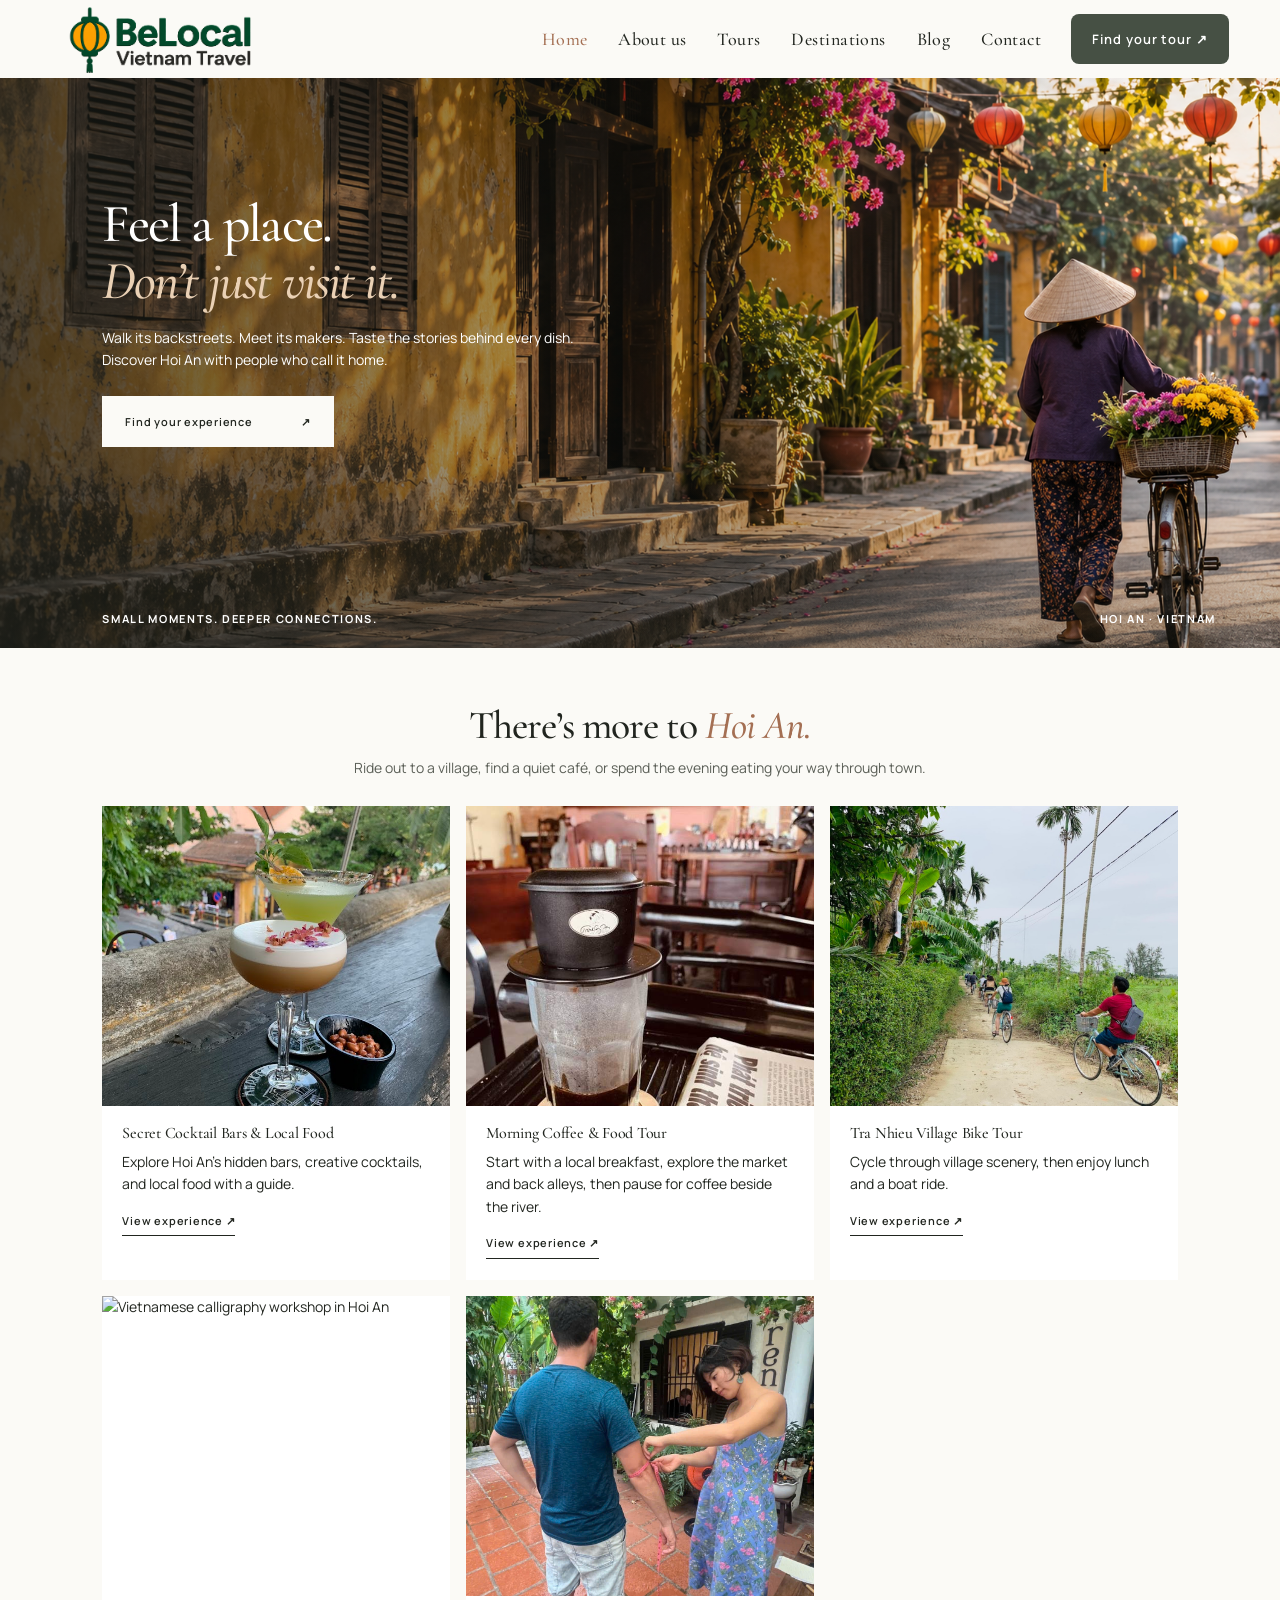
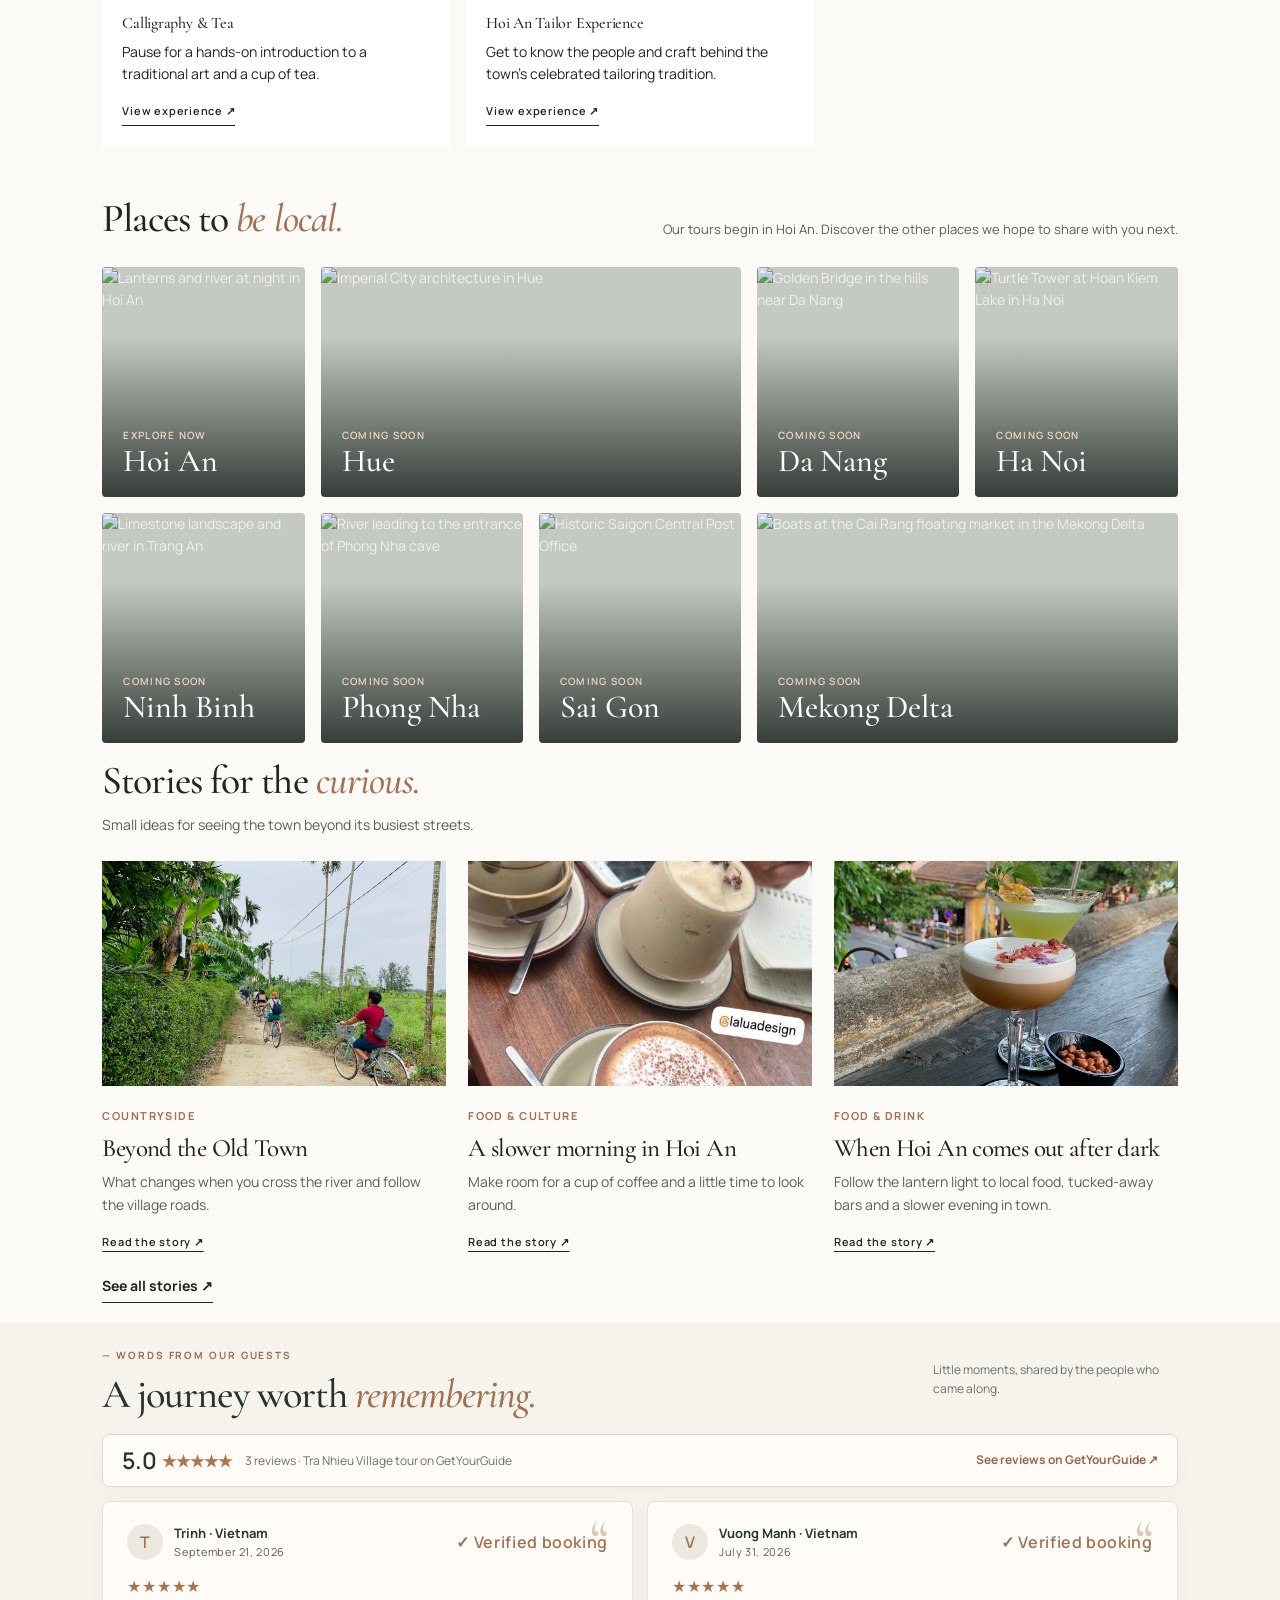
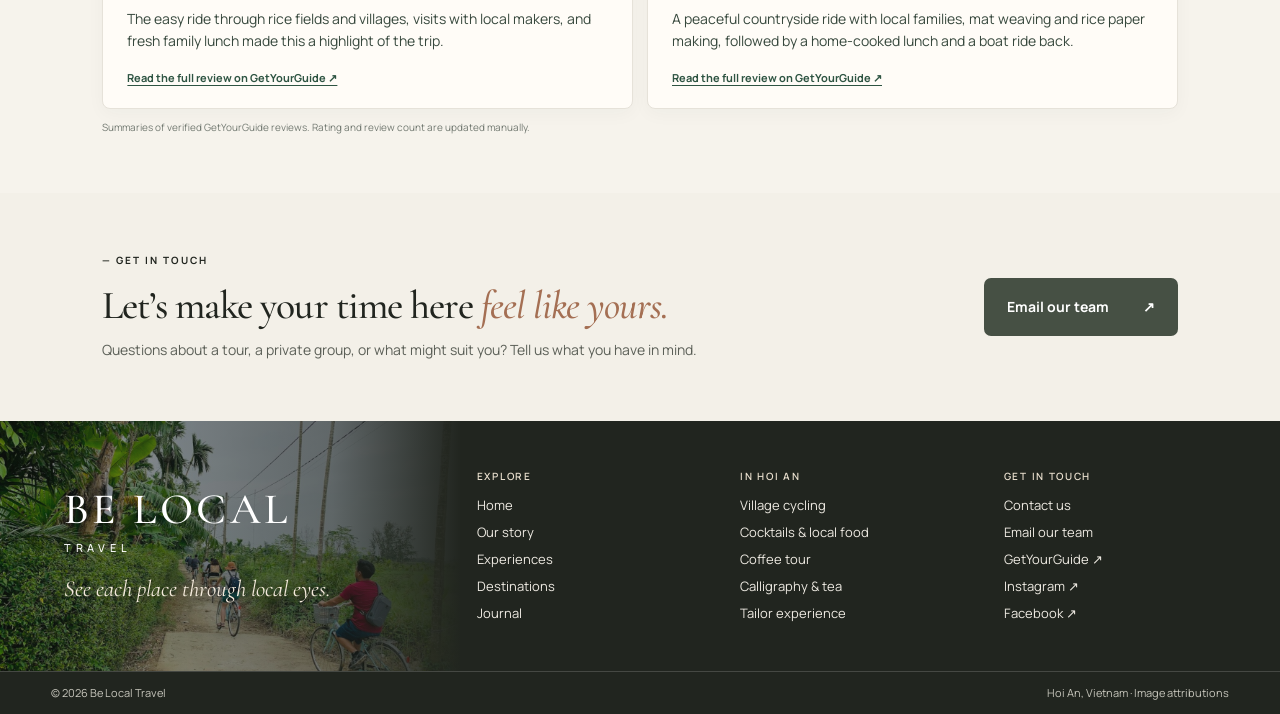
==== commit 04747639: "Remove homepage hero eyebrow label" ====
--- a/index.html
+++ b/index.html
@@ -1,7 +1,7 @@
 <!doctype html>
 <html lang="en"><head><meta charset="utf-8"><meta name="viewport" content="width=device-width, initial-scale=1"><meta name="theme-color" content="#233c39"><meta name="description" content="Local tours in Hoi An: food, coffee, crafts and countryside experiences with Be Local Travel."><title>Be Local Travel — Hoi An, closer</title><link rel="icon" type="image/svg+xml" href="data:image/svg+xml,%3Csvg xmlns='http://www.w3.org/2000/svg' viewBox='0 0 64 64'%3E%3Crect width='64' height='64' rx='14' fill='%23233c39'/%3E%3Ctext x='12' y='47' font-size='42' font-family='Georgia' fill='%23f3c87e'%3EB%3C/text%3E%3C/svg%3E"><link rel="preconnect" href="https://fonts.googleapis.com"><link rel="preconnect" href="https://fonts.gstatic.com" crossorigin><link href="https://fonts.googleapis.com/css2?family=Cormorant+Garamond:ital,wght@0,400;0,500;0,600;1,400&family=Manrope:wght@300;400;500;600;700&display=swap" rel="stylesheet"><link rel="stylesheet" href="styles.css?v=46"></head>
 <body><header class="header home-header"><a class="brand" href="index.html" aria-label="BeLocal Vietnam Travel home"><span class="brand-logo-window"><img src="be-local-logo-transparent.png" alt="" width="2172" height="724"></span></a><nav aria-label="Main navigation"><a class="current" href="index.html">Home</a><a href="about.html">About us</a><a href="tours.html">Tours</a><a href="destinations.html">Destinations</a><a href="blog.html">Blog</a><a href="contact.html">Contact</a></nav><a class="nav-cta" href="tours.html">Find your tour ↗</a><details class="mobile-menu"><summary aria-label="Open navigation">Menu <span aria-hidden="true">☰</span></summary><nav aria-label="Mobile navigation"><a class="current" href="index.html">Home</a><a href="about.html">About us</a><a href="tours.html">Tours</a><a href="destinations.html">Destinations</a><a href="blog.html">Blog</a><a href="contact.html">Contact</a></nav></details></header>
-<main id="top"><section class="hero"><img src="hoi-an-street.png" alt="An atmospheric Hoi An street with a local woman walking her bicycle" fetchpriority="high"><div class="shade"></div><div class="hero-copy"><div class="eyebrow">— START IN HOI AN, VIETNAM</div><h1>Feel a place.<br><em>Don’t just visit it.</em></h1><p>Walk its backstreets. Meet its makers. Taste the stories behind every dish. Discover Hoi An with people who call it home.</p><a class="button" href="#tours">Find your experience <span>↗</span></a></div><div class="hero-foot"><span>SMALL MOMENTS. DEEPER CONNECTIONS.</span><span>HOI AN · VIETNAM</span></div></section>
+<main id="top"><section class="hero"><img src="hoi-an-street.png" alt="An atmospheric Hoi An street with a local woman walking her bicycle" fetchpriority="high"><div class="shade"></div><div class="hero-copy"><h1>Feel a place.<br><em>Don’t just visit it.</em></h1><p>Walk its backstreets. Meet its makers. Taste the stories behind every dish. Discover Hoi An with people who call it home.</p><a class="button" href="#tours">Find your experience <span>↗</span></a></div><div class="hero-foot"><span>SMALL MOMENTS. DEEPER CONNECTIONS.</span><span>HOI AN · VIETNAM</span></div></section>
 <section class="wrap tours" id="tours"><div class="section-head"><h2>There’s more to <em>Hoi An.</em></h2><p>Ride out to a village, find a quiet café, or spend the evening eating your way through town.</p></div><div class="grid">
 <article class="card photo-card dark"><img class="card-photo" src="cocktail.jpg" alt="Two cocktails served at a Hoi An bar" loading="lazy"><div class="icon">✳</div><div><h3>Secret Cocktail Bars & Local Food</h3><p>Explore Hoi An’s hidden bars, creative cocktails, and local food with a guide.</p><a href="experience.html?tour=cocktails">View experience ↗</a></div></article>
 <article class="card photo-card cream"><img class="card-photo" src="coffee-tour-4.jpg" alt="Vietnamese drip coffee served at a Hoi An café" loading="lazy"><div class="icon">☕</div><div><h3>Morning Coffee &amp; Food Tour</h3><p>Start with a local breakfast, explore the market and back alleys, then pause for coffee beside the river.</p><a href="experience.html?tour=coffee">View experience ↗</a></div></article>
@@ -24,7 +24,7 @@
     <div class="footer-links">
       <div><h2>EXPLORE</h2><a href="index.html">Home</a><a href="about.html">Our story</a><a href="tours.html">Experiences</a><a href="destinations.html">Destinations</a><a href="blog.html">Journal</a></div>
       <div><h2>IN HOI AN</h2><a href="experience.html?tour=tra-nhieu">Village cycling</a><a href="experience.html?tour=cocktails">Cocktails & local food</a><a href="experience.html?tour=coffee">Coffee tour</a><a href="experience.html?tour=calligraphy">Calligraphy & tea</a><a href="experience.html?tour=tailor">Tailor experience</a></div>
-      <div><h2>GET IN TOUCH</h2><a href="contact.html">Contact us</a><a href="mailto:info@luawellnesstravel.com?subject=Be%20Local%20Travel%20enquiry">Email our team</a><a href="https://www.getyourguide.com/lua-travel--tours-s786138/" target="_blank" rel="noopener noreferrer">GetYourGuide ↗</a><a href="https://www.instagram.com/heritagetohaunte/" target="_blank" rel="noopener noreferrer">Instagram ↗</a><a href="https://www.facebook.com/travellikelocalvn/" target="_blank" rel="noopener noreferrer">Facebook ↗</a></div>
+      <div><h2>GET IN TOUCH</h2><a href="contact.html">Contact us</a><a href="mailto:info@luawellnesstravel.com?subject=Be%20Local%20Travel%20enquiry">Email our team</a><a href="https://www.getyourguide.com/lua-travel--tours-s786138/" target="_blank" rel="noopener noreferrer">GetYourGuide ↗</a><a href="https://www.instagram.com/belocal_vietnam_travel/" target="_blank" rel="noopener noreferrer">Instagram ↗</a><a href="https://www.facebook.com/travellikelocalvn/" target="_blank" rel="noopener noreferrer">Facebook ↗</a></div>
     </div>
   </div>
   <div class="footer-bottom"><span>© 2026 Be Local Travel</span><span>Hoi An, Vietnam · <a href="image-attributions.html">Image attributions</a></span></div>
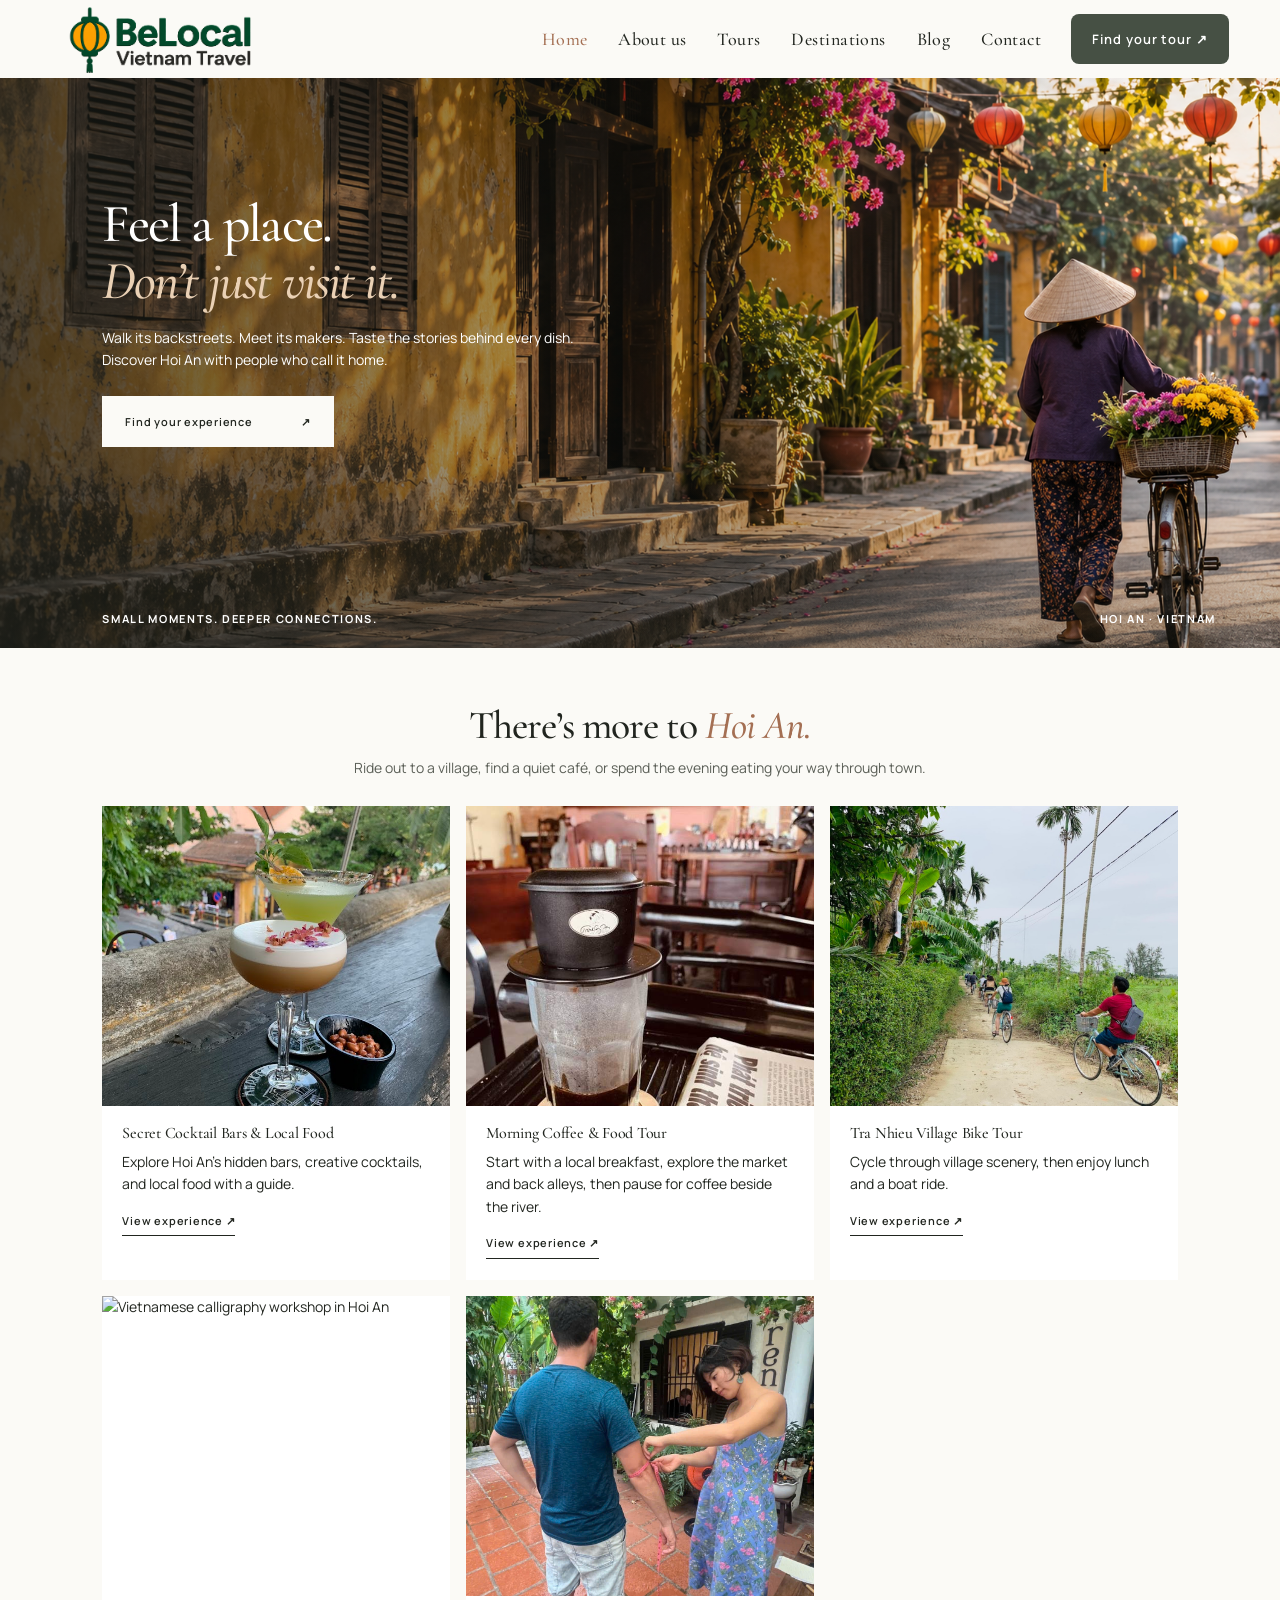
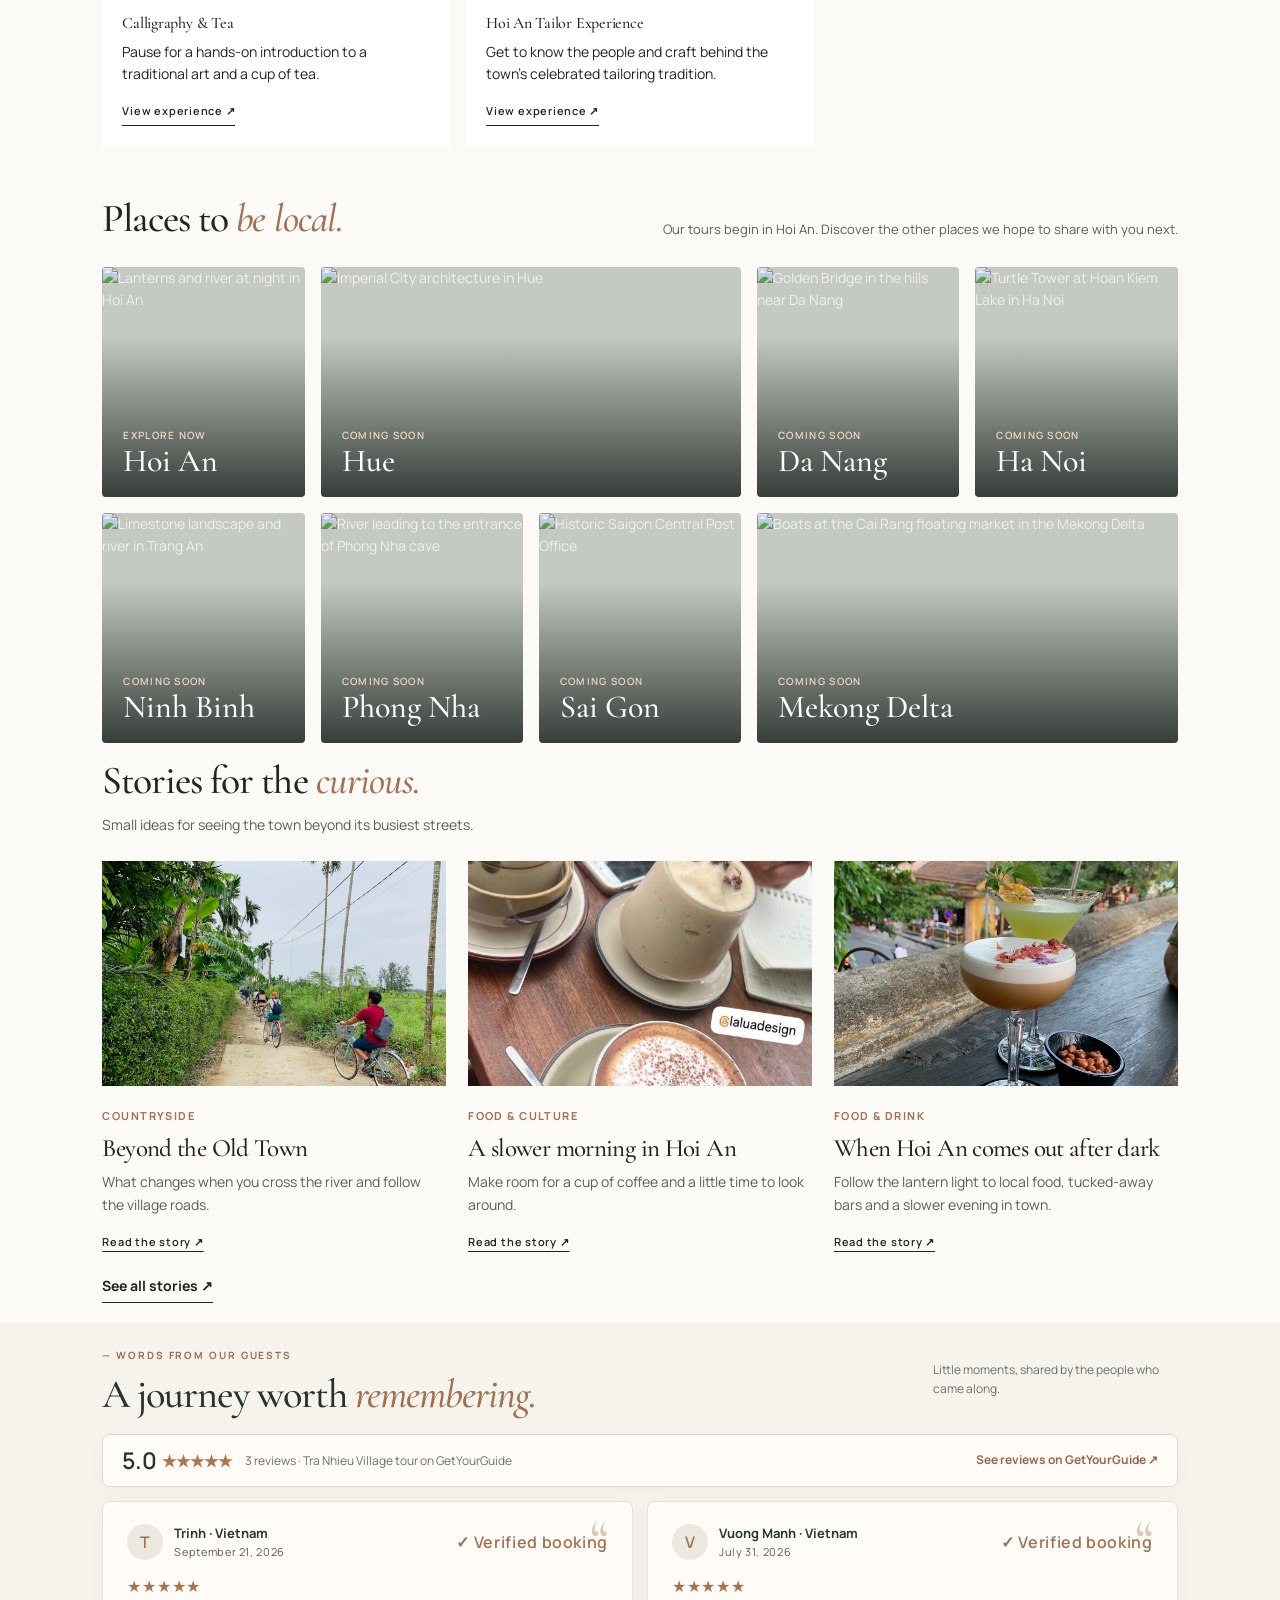
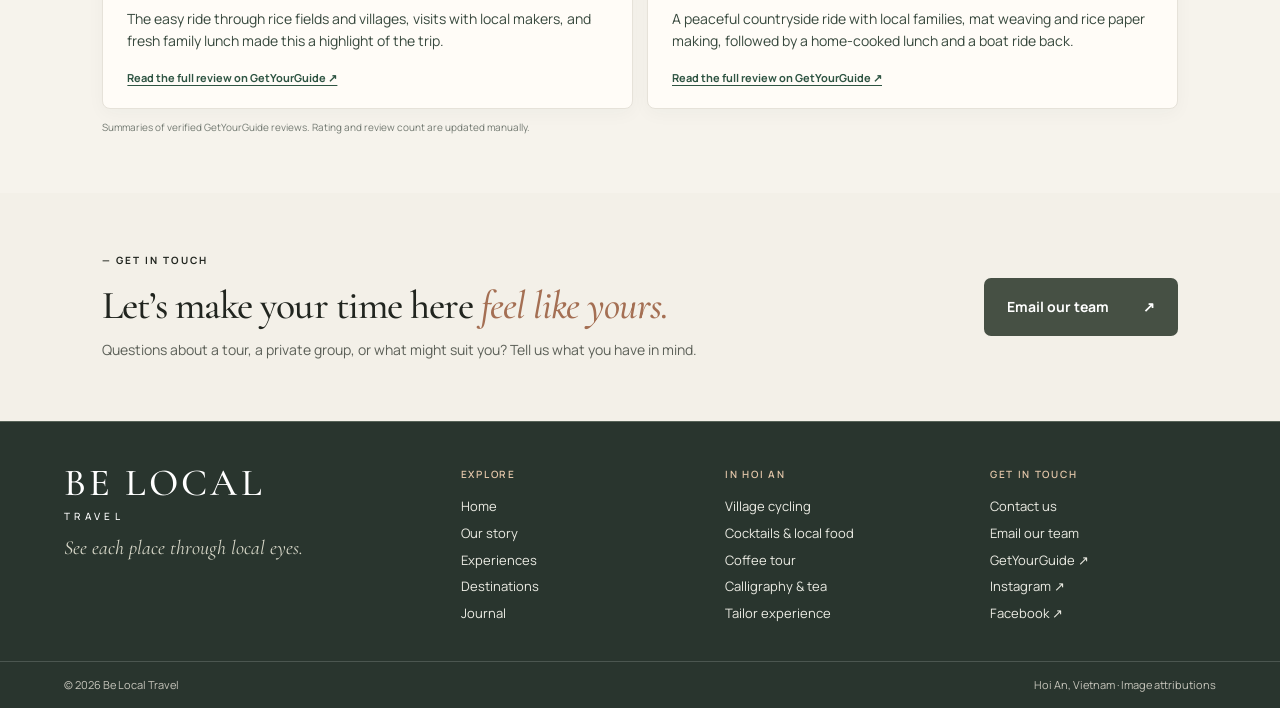
==== commit e473eb48: "Refresh footer stylesheet" ====
--- a/index.html
+++ b/index.html
@@ -1,5 +1,5 @@
 <!doctype html>
-<html lang="en"><head><meta charset="utf-8"><meta name="viewport" content="width=device-width, initial-scale=1"><meta name="theme-color" content="#233c39"><meta name="description" content="Local tours in Hoi An: food, coffee, crafts and countryside experiences with Be Local Travel."><title>Be Local Travel — Hoi An, closer</title><link rel="icon" type="image/svg+xml" href="data:image/svg+xml,%3Csvg xmlns='http://www.w3.org/2000/svg' viewBox='0 0 64 64'%3E%3Crect width='64' height='64' rx='14' fill='%23233c39'/%3E%3Ctext x='12' y='47' font-size='42' font-family='Georgia' fill='%23f3c87e'%3EB%3C/text%3E%3C/svg%3E"><link rel="preconnect" href="https://fonts.googleapis.com"><link rel="preconnect" href="https://fonts.gstatic.com" crossorigin><link href="https://fonts.googleapis.com/css2?family=Cormorant+Garamond:ital,wght@0,400;0,500;0,600;1,400&family=Manrope:wght@300;400;500;600;700&display=swap" rel="stylesheet"><link rel="stylesheet" href="styles.css?v=46"></head>
+<html lang="en"><head><meta charset="utf-8"><meta name="viewport" content="width=device-width, initial-scale=1"><meta name="theme-color" content="#233c39"><meta name="description" content="Local tours in Hoi An: food, coffee, crafts and countryside experiences with Be Local Travel."><title>Be Local Travel — Hoi An, closer</title><link rel="icon" type="image/svg+xml" href="data:image/svg+xml,%3Csvg xmlns='http://www.w3.org/2000/svg' viewBox='0 0 64 64'%3E%3Crect width='64' height='64' rx='14' fill='%23233c39'/%3E%3Ctext x='12' y='47' font-size='42' font-family='Georgia' fill='%23f3c87e'%3EB%3C/text%3E%3C/svg%3E"><link rel="preconnect" href="https://fonts.googleapis.com"><link rel="preconnect" href="https://fonts.gstatic.com" crossorigin><link href="https://fonts.googleapis.com/css2?family=Cormorant+Garamond:ital,wght@0,400;0,500;0,600;1,400&family=Manrope:wght@300;400;500;600;700&display=swap" rel="stylesheet"><link rel="stylesheet" href="styles.css?v=58"></head>
 <body><header class="header home-header"><a class="brand" href="index.html" aria-label="BeLocal Vietnam Travel home"><span class="brand-logo-window"><img src="be-local-logo-transparent.png" alt="" width="2172" height="724"></span></a><nav aria-label="Main navigation"><a class="current" href="index.html">Home</a><a href="about.html">About us</a><a href="tours.html">Tours</a><a href="destinations.html">Destinations</a><a href="blog.html">Blog</a><a href="contact.html">Contact</a></nav><a class="nav-cta" href="tours.html">Find your tour ↗</a><details class="mobile-menu"><summary aria-label="Open navigation">Menu <span aria-hidden="true">☰</span></summary><nav aria-label="Mobile navigation"><a class="current" href="index.html">Home</a><a href="about.html">About us</a><a href="tours.html">Tours</a><a href="destinations.html">Destinations</a><a href="blog.html">Blog</a><a href="contact.html">Contact</a></nav></details></header>
 <main id="top"><section class="hero"><img src="hoi-an-street.png" alt="An atmospheric Hoi An street with a local woman walking her bicycle" fetchpriority="high"><div class="shade"></div><div class="hero-copy"><h1>Feel a place.<br><em>Don’t just visit it.</em></h1><p>Walk its backstreets. Meet its makers. Taste the stories behind every dish. Discover Hoi An with people who call it home.</p><a class="button" href="#tours">Find your experience <span>↗</span></a></div><div class="hero-foot"><span>SMALL MOMENTS. DEEPER CONNECTIONS.</span><span>HOI AN · VIETNAM</span></div></section>
 <section class="wrap tours" id="tours"><div class="section-head"><h2>There’s more to <em>Hoi An.</em></h2><p>Ride out to a village, find a quiet café, or spend the evening eating your way through town.</p></div><div class="grid">
--- a/styles.css
+++ b/styles.css
@@ -610,3 +610,20 @@
 .about-belief h2{max-width:700px;margin:0 auto 10px;font:400 clamp(34px,3.5vw,48px)/1.12 'Cormorant Garamond',Georgia,serif;color:#2b382f;letter-spacing:-.02em}
 .about-belief>p{max-width:570px;margin:0 auto 22px}
 @media(max-width:780px){.about-belief{padding-top:48px;padding-bottom:56px}}
+
+/* Calm, compact site footer */
+.site-footer{background:#29352e;border-top:1px solid #566257}
+.site-footer .footer-content{grid-template-columns:minmax(240px,30%) minmax(0,1fr);min-height:0;max-width:1600px;margin:auto;align-items:start;padding:43px clamp(28px,5vw,80px) 38px;gap:clamp(32px,4vw,70px)}
+.site-footer .footer-photo{background:none;padding:0;gap:12px;justify-content:flex-start;min-height:0}
+.site-footer .footer-photo:before{display:none}
+.site-footer .footer-wordmark{font-size:clamp(34px,3vw,44px);line-height:.94}
+.site-footer .footer-wordmark small{margin-top:8px;font-size:10px}
+.site-footer .footer-photo p{font-size:20px;line-height:1.25;margin:0;color:#d7d7c8}
+.site-footer .footer-links{padding:2px 0 0;gap:clamp(20px,3vw,50px);align-content:start}
+.site-footer .footer-links>div{gap:8px}
+.site-footer .footer-links h2{color:#e3c6a9;margin-bottom:8px}
+.site-footer .footer-links a{color:#ecece4;transition:color .2s}
+.site-footer .footer-links a:hover{color:#edc8a5}
+.site-footer .footer-bottom{max-width:1600px;margin:auto;padding:14px clamp(28px,5vw,80px)}
+@media(max-width:900px){.site-footer .footer-content{grid-template-columns:1fr;padding:40px 7vw;gap:32px}.site-footer .footer-photo{min-height:0;padding:0;background:none}.site-footer .footer-links{padding:0}}
+@media(max-width:550px){.site-footer .footer-content{padding:36px 7vw}.site-footer .footer-links{grid-template-columns:repeat(2,minmax(0,1fr));gap:30px 20px}.site-footer .footer-links>div:last-child{grid-column:1/-1}.site-footer .footer-bottom{padding:14px 7vw}}
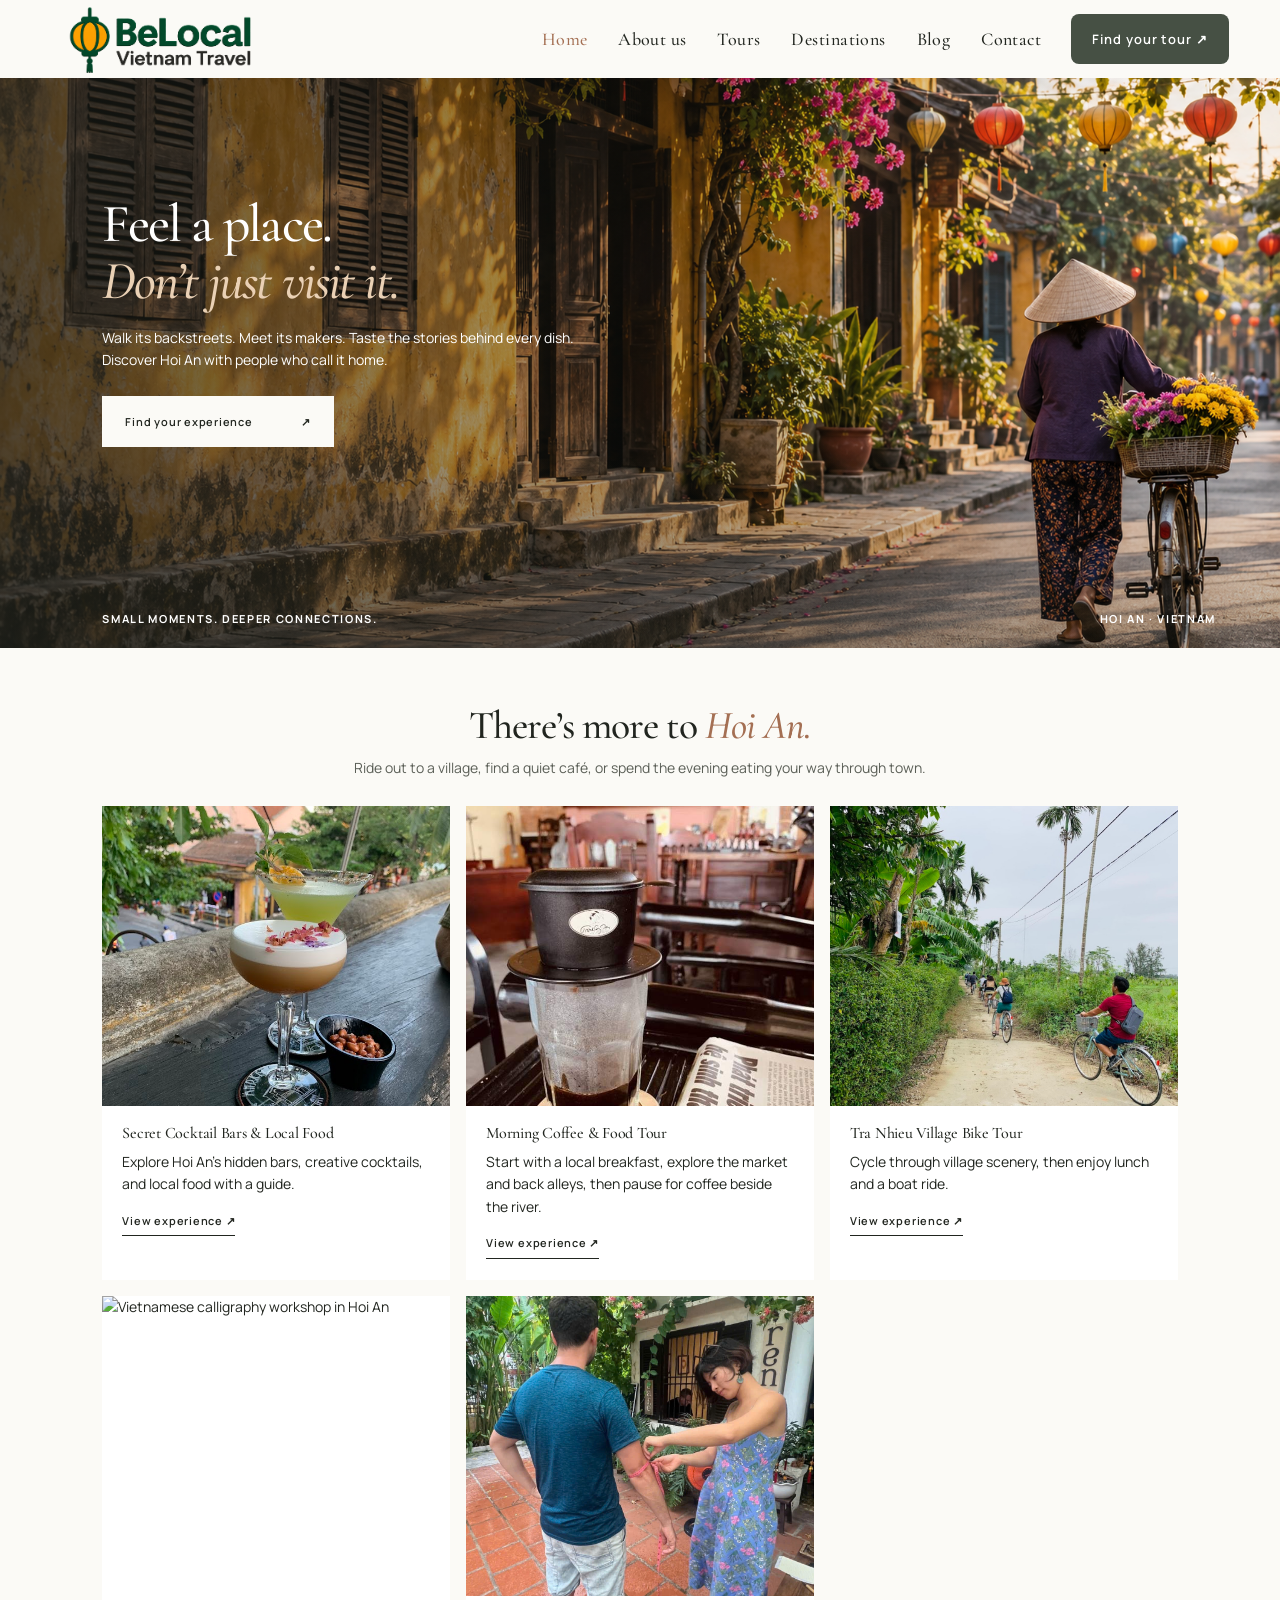
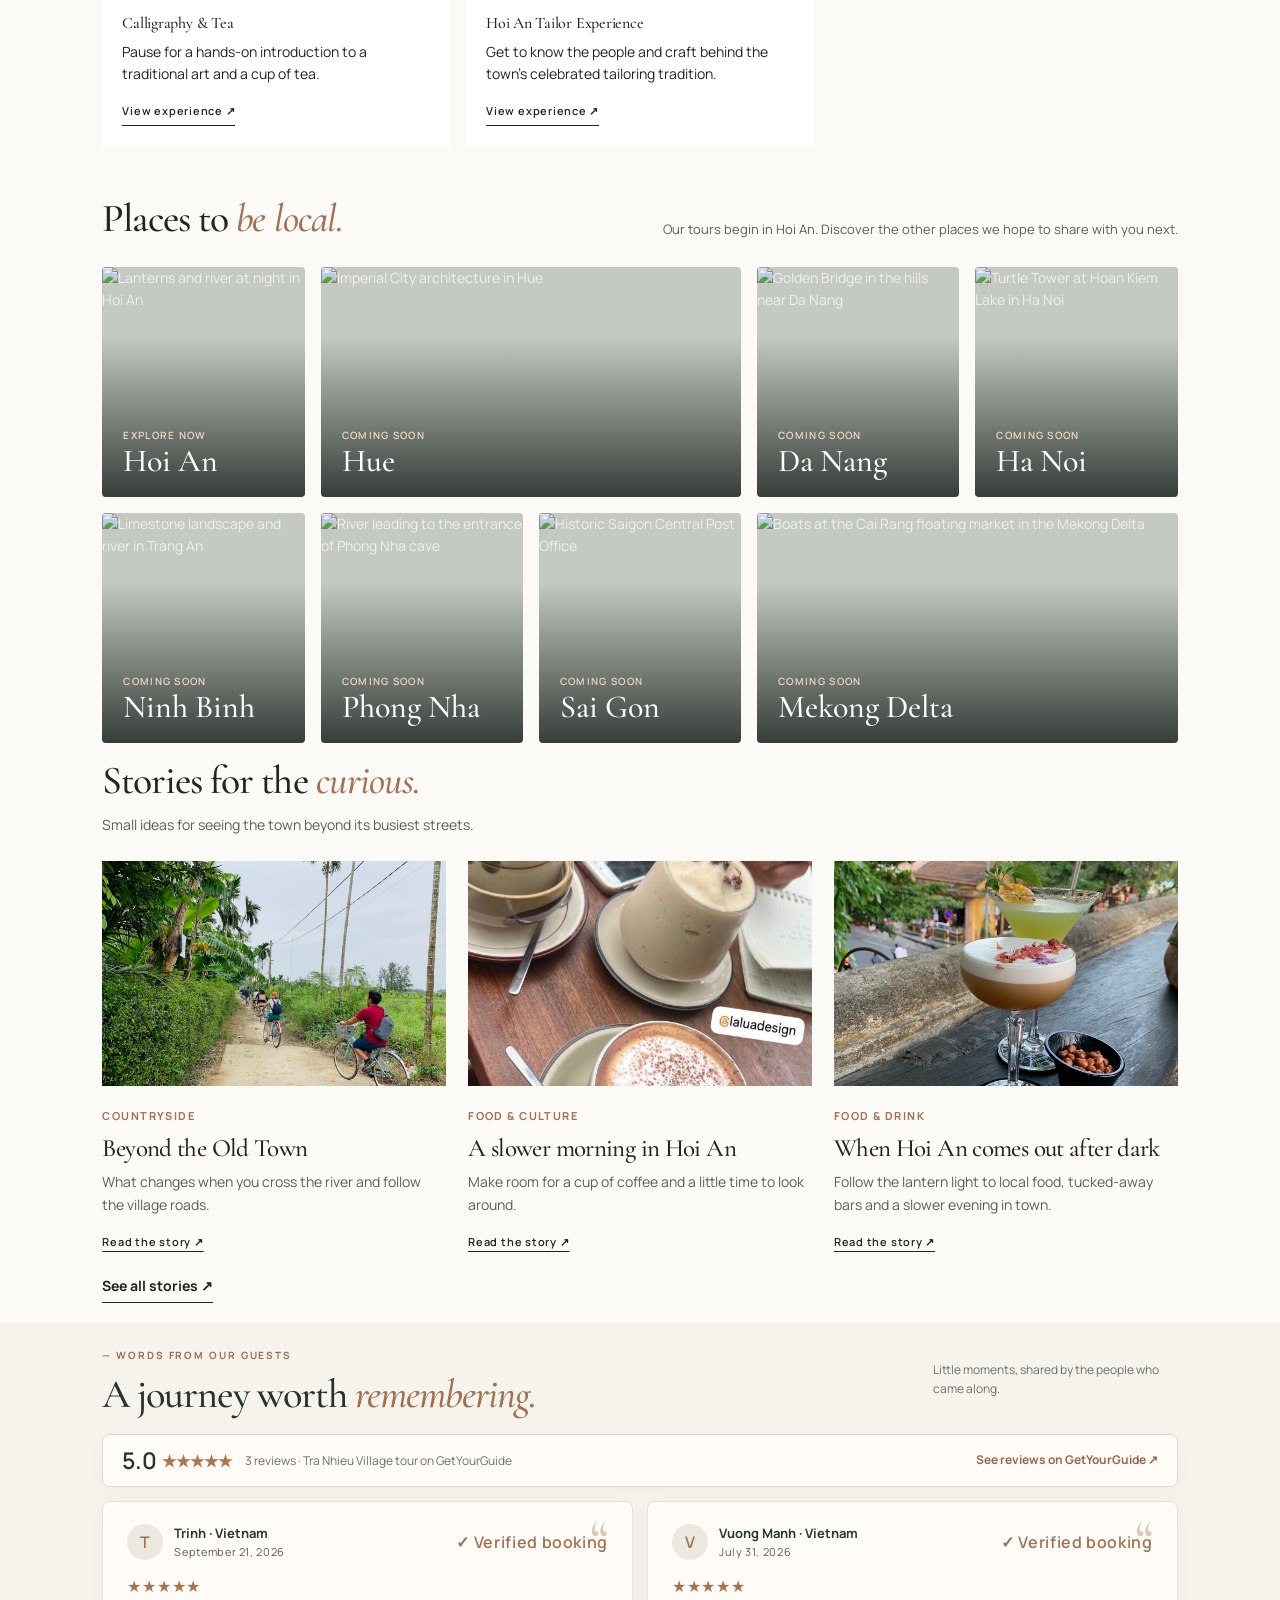
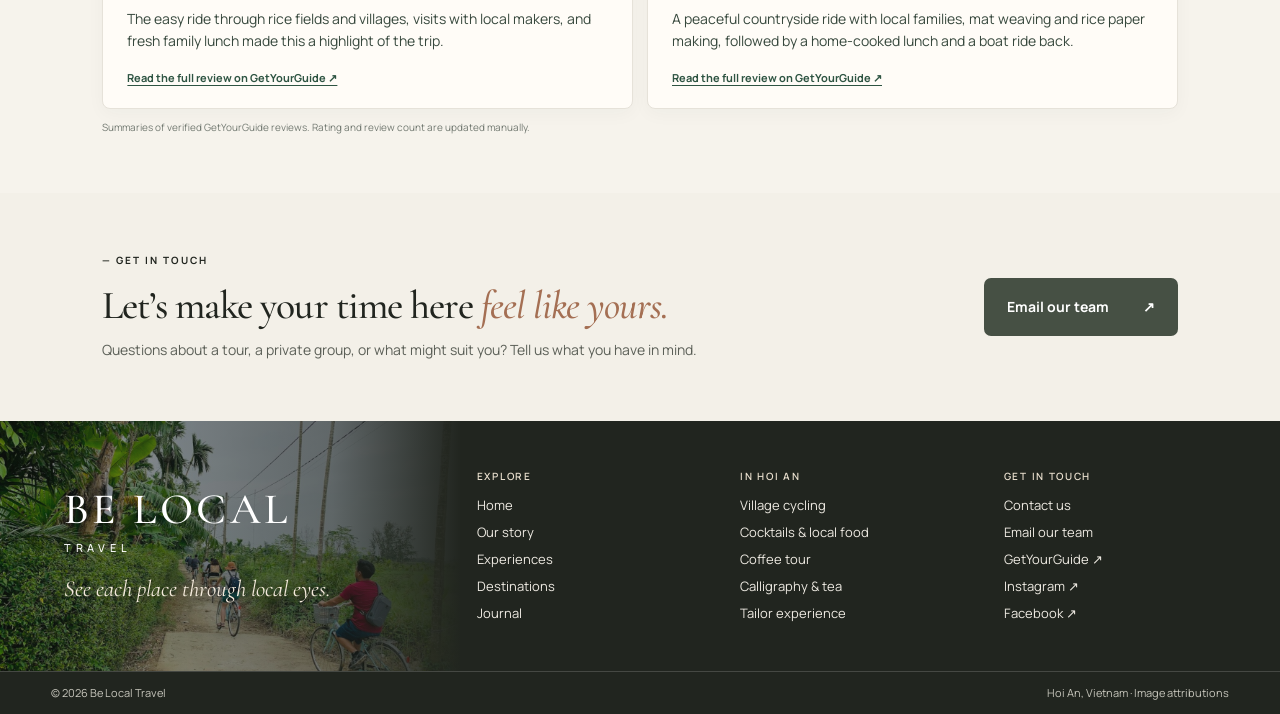
==== commit 6434d1b7: "Refresh restored footer styling" ====
--- a/index.html
+++ b/index.html
@@ -1,5 +1,5 @@
 <!doctype html>
-<html lang="en"><head><meta charset="utf-8"><meta name="viewport" content="width=device-width, initial-scale=1"><meta name="theme-color" content="#233c39"><meta name="description" content="Local tours in Hoi An: food, coffee, crafts and countryside experiences with Be Local Travel."><title>Be Local Travel — Hoi An, closer</title><link rel="icon" type="image/svg+xml" href="data:image/svg+xml,%3Csvg xmlns='http://www.w3.org/2000/svg' viewBox='0 0 64 64'%3E%3Crect width='64' height='64' rx='14' fill='%23233c39'/%3E%3Ctext x='12' y='47' font-size='42' font-family='Georgia' fill='%23f3c87e'%3EB%3C/text%3E%3C/svg%3E"><link rel="preconnect" href="https://fonts.googleapis.com"><link rel="preconnect" href="https://fonts.gstatic.com" crossorigin><link href="https://fonts.googleapis.com/css2?family=Cormorant+Garamond:ital,wght@0,400;0,500;0,600;1,400&family=Manrope:wght@300;400;500;600;700&display=swap" rel="stylesheet"><link rel="stylesheet" href="styles.css?v=58"></head>
+<html lang="en"><head><meta charset="utf-8"><meta name="viewport" content="width=device-width, initial-scale=1"><meta name="theme-color" content="#233c39"><meta name="description" content="Local tours in Hoi An: food, coffee, crafts and countryside experiences with Be Local Travel."><title>Be Local Travel — Hoi An, closer</title><link rel="icon" type="image/svg+xml" href="data:image/svg+xml,%3Csvg xmlns='http://www.w3.org/2000/svg' viewBox='0 0 64 64'%3E%3Crect width='64' height='64' rx='14' fill='%23233c39'/%3E%3Ctext x='12' y='47' font-size='42' font-family='Georgia' fill='%23f3c87e'%3EB%3C/text%3E%3C/svg%3E"><link rel="preconnect" href="https://fonts.googleapis.com"><link rel="preconnect" href="https://fonts.gstatic.com" crossorigin><link href="https://fonts.googleapis.com/css2?family=Cormorant+Garamond:ital,wght@0,400;0,500;0,600;1,400&family=Manrope:wght@300;400;500;600;700&display=swap" rel="stylesheet"><link rel="stylesheet" href="styles.css?v=59"></head>
 <body><header class="header home-header"><a class="brand" href="index.html" aria-label="BeLocal Vietnam Travel home"><span class="brand-logo-window"><img src="be-local-logo-transparent.png" alt="" width="2172" height="724"></span></a><nav aria-label="Main navigation"><a class="current" href="index.html">Home</a><a href="about.html">About us</a><a href="tours.html">Tours</a><a href="destinations.html">Destinations</a><a href="blog.html">Blog</a><a href="contact.html">Contact</a></nav><a class="nav-cta" href="tours.html">Find your tour ↗</a><details class="mobile-menu"><summary aria-label="Open navigation">Menu <span aria-hidden="true">☰</span></summary><nav aria-label="Mobile navigation"><a class="current" href="index.html">Home</a><a href="about.html">About us</a><a href="tours.html">Tours</a><a href="destinations.html">Destinations</a><a href="blog.html">Blog</a><a href="contact.html">Contact</a></nav></details></header>
 <main id="top"><section class="hero"><img src="hoi-an-street.png" alt="An atmospheric Hoi An street with a local woman walking her bicycle" fetchpriority="high"><div class="shade"></div><div class="hero-copy"><h1>Feel a place.<br><em>Don’t just visit it.</em></h1><p>Walk its backstreets. Meet its makers. Taste the stories behind every dish. Discover Hoi An with people who call it home.</p><a class="button" href="#tours">Find your experience <span>↗</span></a></div><div class="hero-foot"><span>SMALL MOMENTS. DEEPER CONNECTIONS.</span><span>HOI AN · VIETNAM</span></div></section>
 <section class="wrap tours" id="tours"><div class="section-head"><h2>There’s more to <em>Hoi An.</em></h2><p>Ride out to a village, find a quiet café, or spend the evening eating your way through town.</p></div><div class="grid">
--- a/styles.css
+++ b/styles.css
@@ -610,20 +610,3 @@
 .about-belief h2{max-width:700px;margin:0 auto 10px;font:400 clamp(34px,3.5vw,48px)/1.12 'Cormorant Garamond',Georgia,serif;color:#2b382f;letter-spacing:-.02em}
 .about-belief>p{max-width:570px;margin:0 auto 22px}
 @media(max-width:780px){.about-belief{padding-top:48px;padding-bottom:56px}}
-
-/* Calm, compact site footer */
-.site-footer{background:#29352e;border-top:1px solid #566257}
-.site-footer .footer-content{grid-template-columns:minmax(240px,30%) minmax(0,1fr);min-height:0;max-width:1600px;margin:auto;align-items:start;padding:43px clamp(28px,5vw,80px) 38px;gap:clamp(32px,4vw,70px)}
-.site-footer .footer-photo{background:none;padding:0;gap:12px;justify-content:flex-start;min-height:0}
-.site-footer .footer-photo:before{display:none}
-.site-footer .footer-wordmark{font-size:clamp(34px,3vw,44px);line-height:.94}
-.site-footer .footer-wordmark small{margin-top:8px;font-size:10px}
-.site-footer .footer-photo p{font-size:20px;line-height:1.25;margin:0;color:#d7d7c8}
-.site-footer .footer-links{padding:2px 0 0;gap:clamp(20px,3vw,50px);align-content:start}
-.site-footer .footer-links>div{gap:8px}
-.site-footer .footer-links h2{color:#e3c6a9;margin-bottom:8px}
-.site-footer .footer-links a{color:#ecece4;transition:color .2s}
-.site-footer .footer-links a:hover{color:#edc8a5}
-.site-footer .footer-bottom{max-width:1600px;margin:auto;padding:14px clamp(28px,5vw,80px)}
-@media(max-width:900px){.site-footer .footer-content{grid-template-columns:1fr;padding:40px 7vw;gap:32px}.site-footer .footer-photo{min-height:0;padding:0;background:none}.site-footer .footer-links{padding:0}}
-@media(max-width:550px){.site-footer .footer-content{padding:36px 7vw}.site-footer .footer-links{grid-template-columns:repeat(2,minmax(0,1fr));gap:30px 20px}.site-footer .footer-links>div:last-child{grid-column:1/-1}.site-footer .footer-bottom{padding:14px 7vw}}
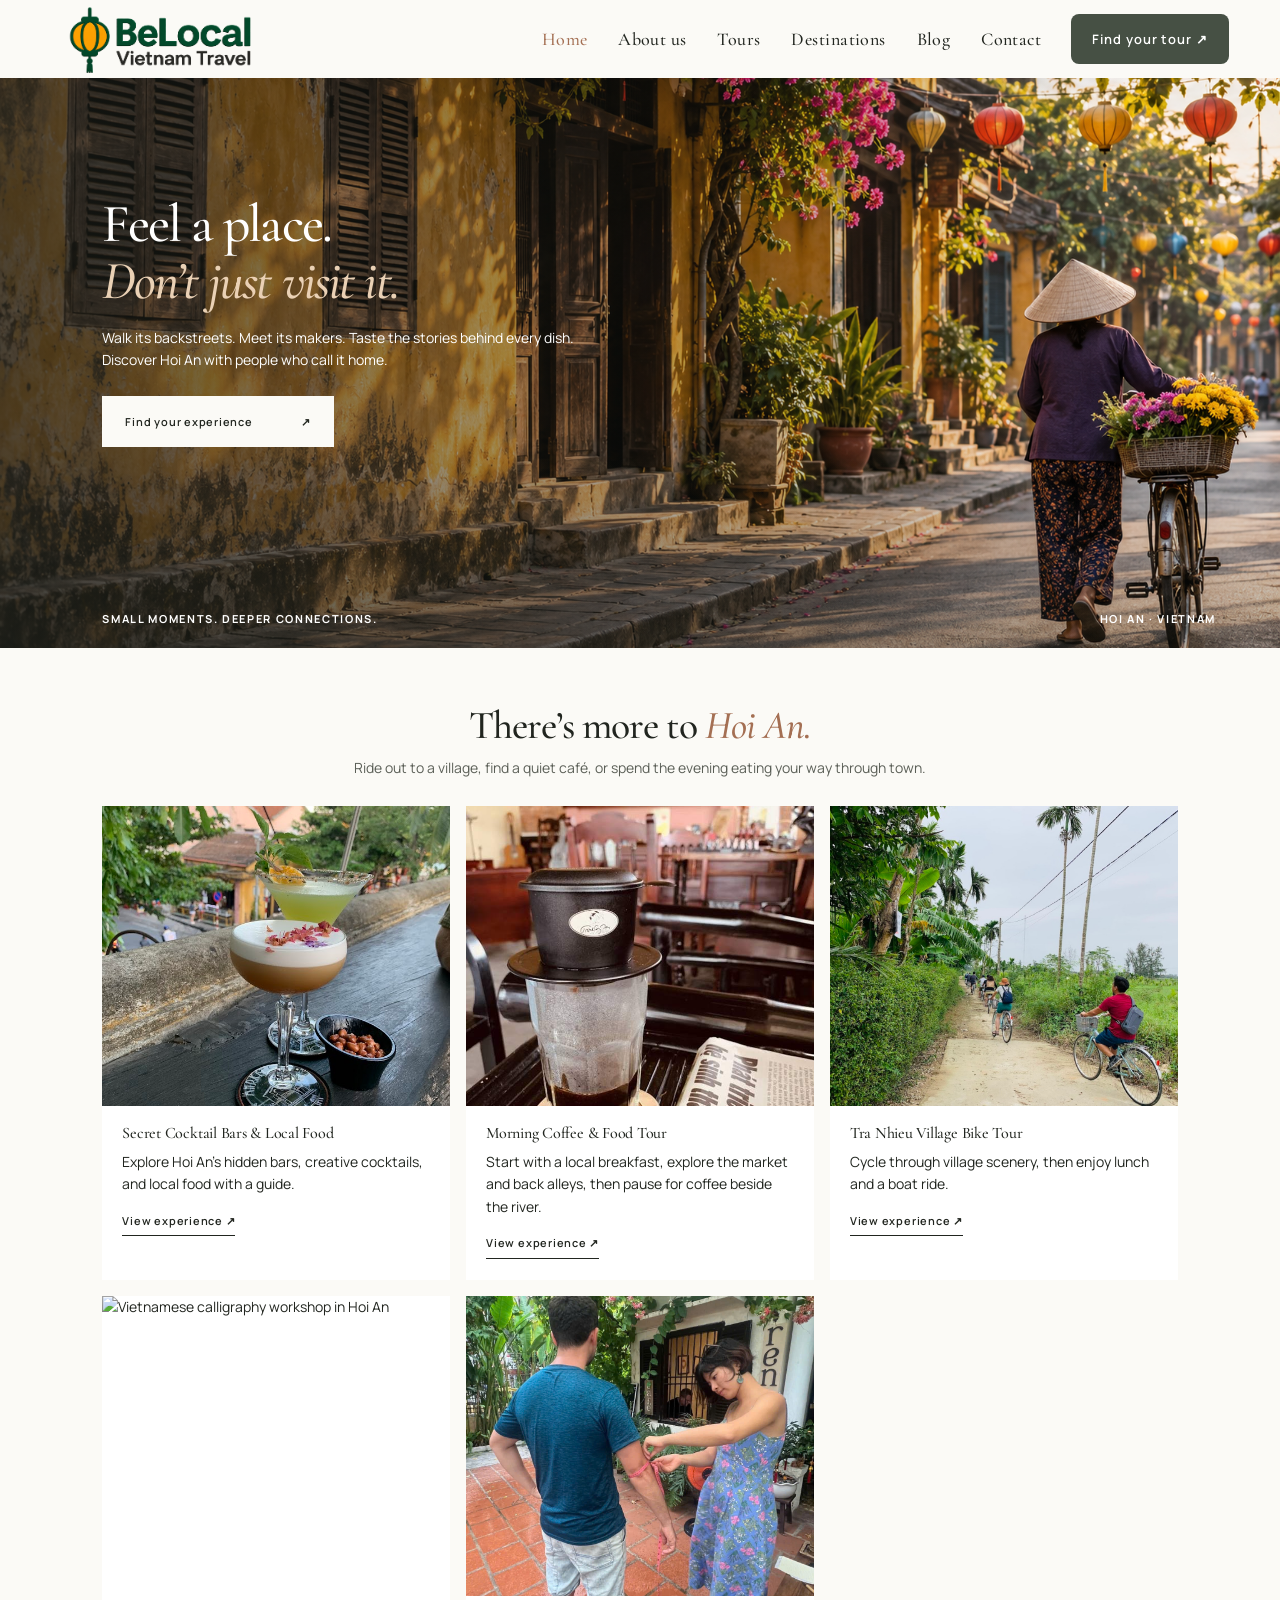
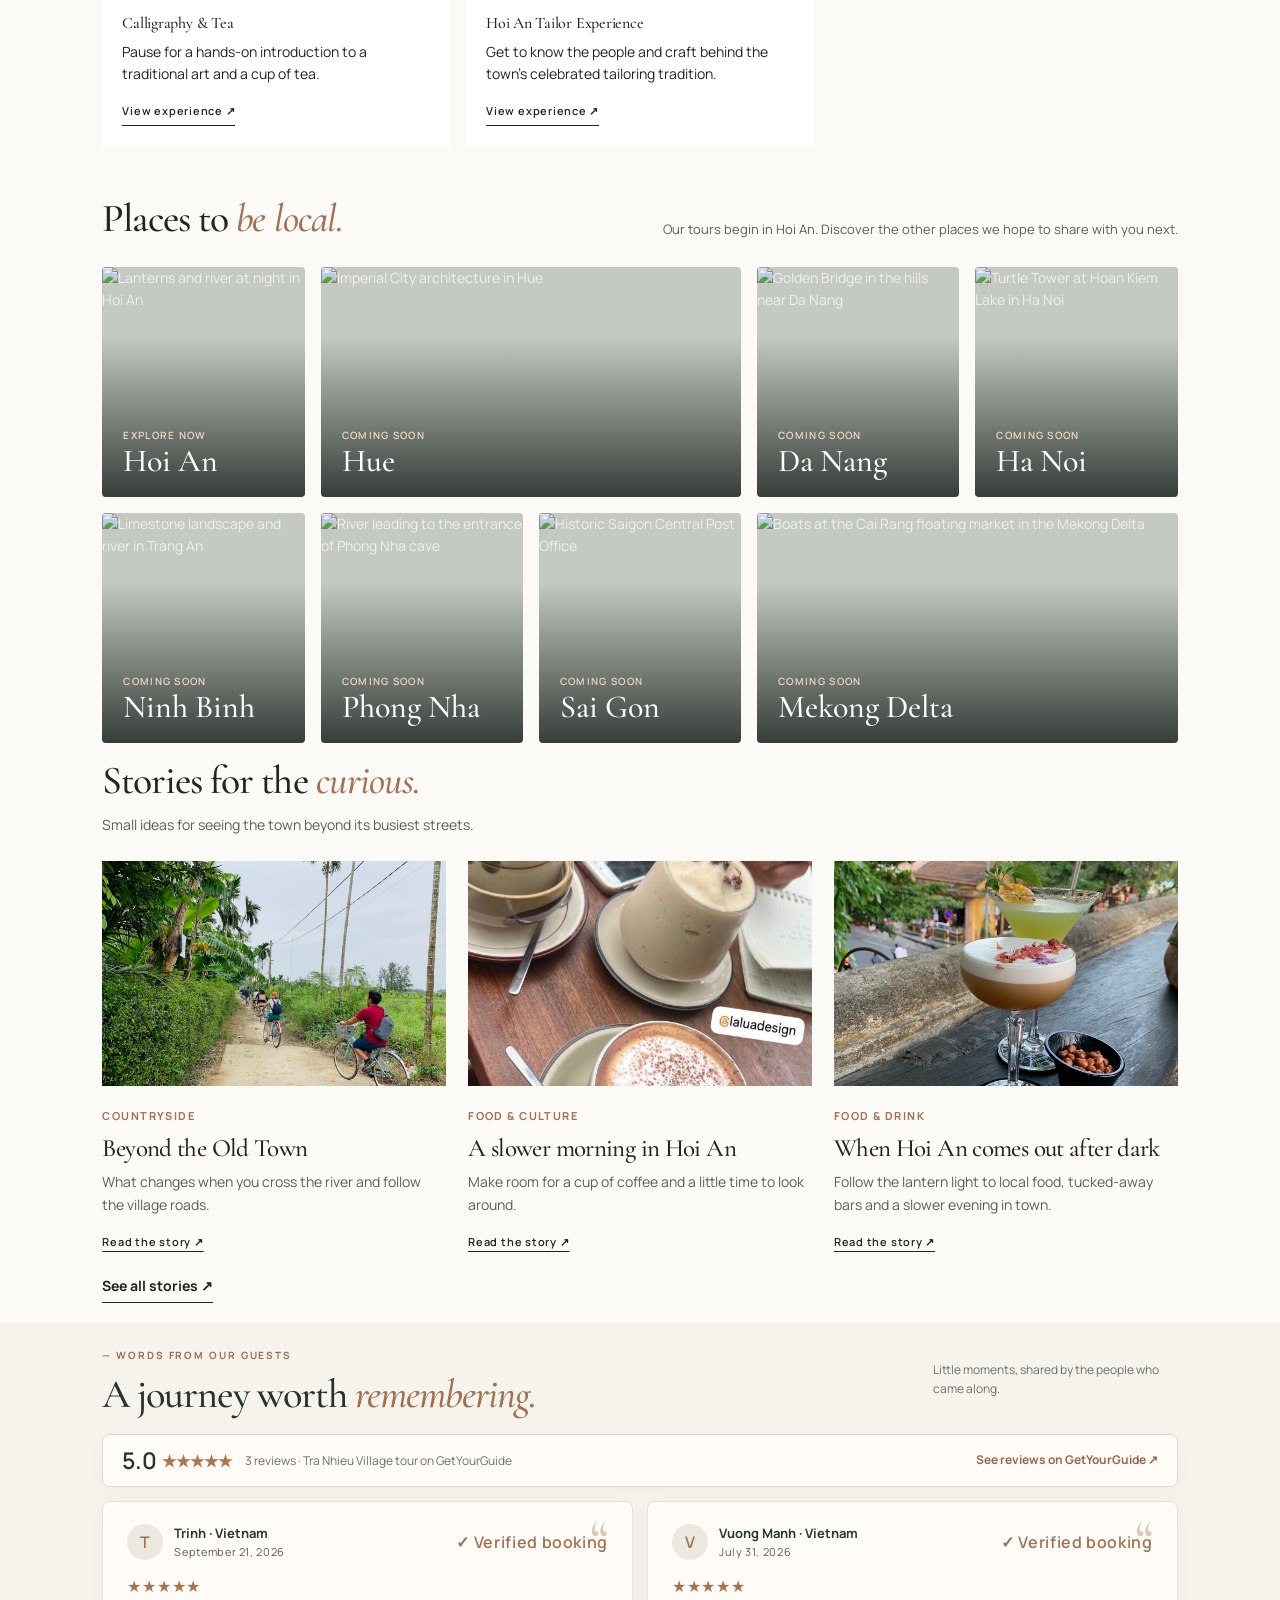
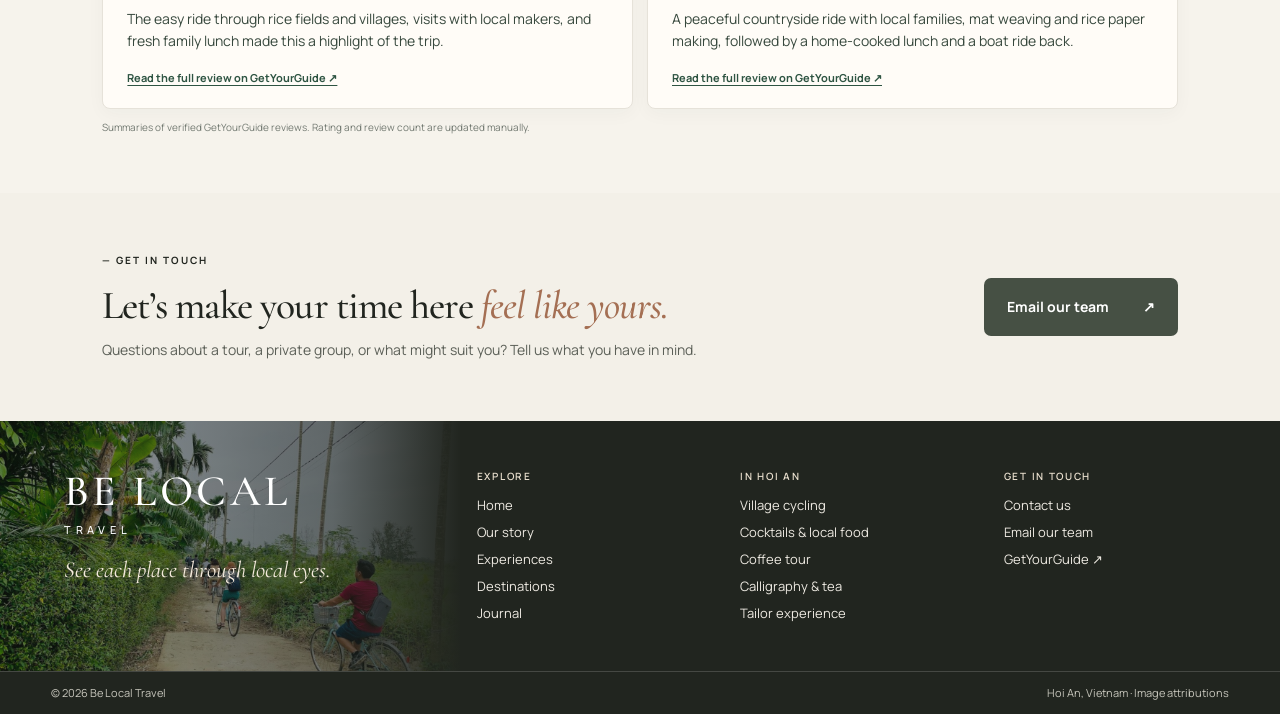
==== commit 06376481: "Show Facebook and Instagram as footer icons" ====
--- a/index.html
+++ b/index.html
@@ -1,5 +1,5 @@
 <!doctype html>
-<html lang="en"><head><meta charset="utf-8"><meta name="viewport" content="width=device-width, initial-scale=1"><meta name="theme-color" content="#233c39"><meta name="description" content="Local tours in Hoi An: food, coffee, crafts and countryside experiences with Be Local Travel."><title>Be Local Travel — Hoi An, closer</title><link rel="icon" type="image/svg+xml" href="data:image/svg+xml,%3Csvg xmlns='http://www.w3.org/2000/svg' viewBox='0 0 64 64'%3E%3Crect width='64' height='64' rx='14' fill='%23233c39'/%3E%3Ctext x='12' y='47' font-size='42' font-family='Georgia' fill='%23f3c87e'%3EB%3C/text%3E%3C/svg%3E"><link rel="preconnect" href="https://fonts.googleapis.com"><link rel="preconnect" href="https://fonts.gstatic.com" crossorigin><link href="https://fonts.googleapis.com/css2?family=Cormorant+Garamond:ital,wght@0,400;0,500;0,600;1,400&family=Manrope:wght@300;400;500;600;700&display=swap" rel="stylesheet"><link rel="stylesheet" href="styles.css?v=59"></head>
+<html lang="en"><head><meta charset="utf-8"><meta name="viewport" content="width=device-width, initial-scale=1"><meta name="theme-color" content="#233c39"><meta name="description" content="Local tours in Hoi An: food, coffee, crafts and countryside experiences with Be Local Travel."><title>Be Local Travel — Hoi An, closer</title><link rel="icon" type="image/svg+xml" href="data:image/svg+xml,%3Csvg xmlns='http://www.w3.org/2000/svg' viewBox='0 0 64 64'%3E%3Crect width='64' height='64' rx='14' fill='%23233c39'/%3E%3Ctext x='12' y='47' font-size='42' font-family='Georgia' fill='%23f3c87e'%3EB%3C/text%3E%3C/svg%3E"><link rel="preconnect" href="https://fonts.googleapis.com"><link rel="preconnect" href="https://fonts.gstatic.com" crossorigin><link href="https://fonts.googleapis.com/css2?family=Cormorant+Garamond:ital,wght@0,400;0,500;0,600;1,400&family=Manrope:wght@300;400;500;600;700&display=swap" rel="stylesheet"><link rel="stylesheet" href="styles.css?v=60"></head>
 <body><header class="header home-header"><a class="brand" href="index.html" aria-label="BeLocal Vietnam Travel home"><span class="brand-logo-window"><img src="be-local-logo-transparent.png" alt="" width="2172" height="724"></span></a><nav aria-label="Main navigation"><a class="current" href="index.html">Home</a><a href="about.html">About us</a><a href="tours.html">Tours</a><a href="destinations.html">Destinations</a><a href="blog.html">Blog</a><a href="contact.html">Contact</a></nav><a class="nav-cta" href="tours.html">Find your tour ↗</a><details class="mobile-menu"><summary aria-label="Open navigation">Menu <span aria-hidden="true">☰</span></summary><nav aria-label="Mobile navigation"><a class="current" href="index.html">Home</a><a href="about.html">About us</a><a href="tours.html">Tours</a><a href="destinations.html">Destinations</a><a href="blog.html">Blog</a><a href="contact.html">Contact</a></nav></details></header>
 <main id="top"><section class="hero"><img src="hoi-an-street.png" alt="An atmospheric Hoi An street with a local woman walking her bicycle" fetchpriority="high"><div class="shade"></div><div class="hero-copy"><h1>Feel a place.<br><em>Don’t just visit it.</em></h1><p>Walk its backstreets. Meet its makers. Taste the stories behind every dish. Discover Hoi An with people who call it home.</p><a class="button" href="#tours">Find your experience <span>↗</span></a></div><div class="hero-foot"><span>SMALL MOMENTS. DEEPER CONNECTIONS.</span><span>HOI AN · VIETNAM</span></div></section>
 <section class="wrap tours" id="tours"><div class="section-head"><h2>There’s more to <em>Hoi An.</em></h2><p>Ride out to a village, find a quiet café, or spend the evening eating your way through town.</p></div><div class="grid">
@@ -20,11 +20,11 @@
 <section class="home-contact" id="contact"><div class="wrap contact-inner"><div><div class="eyebrow">— GET IN TOUCH</div><h2>Let’s make your time here <em>feel like yours.</em></h2><p>Questions about a tour, a private group, or what might suit you? Tell us what you have in mind.</p></div><a href="mailto:info@luawellnesstravel.com?subject=Be%20Local%20Travel%20enquiry">Email our team <span aria-hidden="true">↗</span></a></div></section></main>
 <footer class="site-footer">
   <div class="footer-content">
-    <div class="footer-photo"><a href="index.html" class="footer-wordmark" aria-label="Be Local Travel home"><span>BE LOCAL</span><small>TRAVEL</small></a><p>See each place through local eyes.</p></div>
+    <div class="footer-photo"><a href="index.html" class="footer-wordmark" aria-label="Be Local Travel home"><span>BE LOCAL</span><small>TRAVEL</small></a><p>See each place through local eyes.</p><div class="footer-socials" aria-label="Follow Be Local Travel"><a class="footer-social-icon" href="https://www.facebook.com/travellikelocalvn/" target="_blank" rel="noopener noreferrer" aria-label="Be Local Travel on Facebook"><svg viewBox="0 0 24 24" fill="currentColor" aria-hidden="true"><path d="M22 12a10 10 0 1 0-11.56 9.88v-6.99H7.9V12h2.54V9.8c0-2.5 1.49-3.89 3.77-3.89 1.09 0 2.23.19 2.23.19v2.46h-1.26c-1.24 0-1.62.77-1.62 1.56V12h2.77l-.44 2.89h-2.33v6.99A10 10 0 0 0 22 12Z"/></svg></a><a class="footer-social-icon" href="https://www.instagram.com/belocal_vietnam_travel/" target="_blank" rel="noopener noreferrer" aria-label="Be Local Travel on Instagram"><svg viewBox="0 0 24 24" fill="none" stroke="currentColor" stroke-width="1.8" aria-hidden="true"><rect x="3" y="3" width="18" height="18" rx="5"/><circle cx="12" cy="12" r="4"/><circle cx="17.5" cy="6.5" r="1" fill="currentColor" stroke="none"/></svg></a></div></div>
     <div class="footer-links">
       <div><h2>EXPLORE</h2><a href="index.html">Home</a><a href="about.html">Our story</a><a href="tours.html">Experiences</a><a href="destinations.html">Destinations</a><a href="blog.html">Journal</a></div>
       <div><h2>IN HOI AN</h2><a href="experience.html?tour=tra-nhieu">Village cycling</a><a href="experience.html?tour=cocktails">Cocktails & local food</a><a href="experience.html?tour=coffee">Coffee tour</a><a href="experience.html?tour=calligraphy">Calligraphy & tea</a><a href="experience.html?tour=tailor">Tailor experience</a></div>
-      <div><h2>GET IN TOUCH</h2><a href="contact.html">Contact us</a><a href="mailto:info@luawellnesstravel.com?subject=Be%20Local%20Travel%20enquiry">Email our team</a><a href="https://www.getyourguide.com/lua-travel--tours-s786138/" target="_blank" rel="noopener noreferrer">GetYourGuide ↗</a><a href="https://www.instagram.com/belocal_vietnam_travel/" target="_blank" rel="noopener noreferrer">Instagram ↗</a><a href="https://www.facebook.com/travellikelocalvn/" target="_blank" rel="noopener noreferrer">Facebook ↗</a></div>
+      <div><h2>GET IN TOUCH</h2><a href="contact.html">Contact us</a><a href="mailto:info@luawellnesstravel.com?subject=Be%20Local%20Travel%20enquiry">Email our team</a><a href="https://www.getyourguide.com/lua-travel--tours-s786138/" target="_blank" rel="noopener noreferrer">GetYourGuide ↗</a></div>
     </div>
   </div>
   <div class="footer-bottom"><span>© 2026 Be Local Travel</span><span>Hoi An, Vietnam · <a href="image-attributions.html">Image attributions</a></span></div>
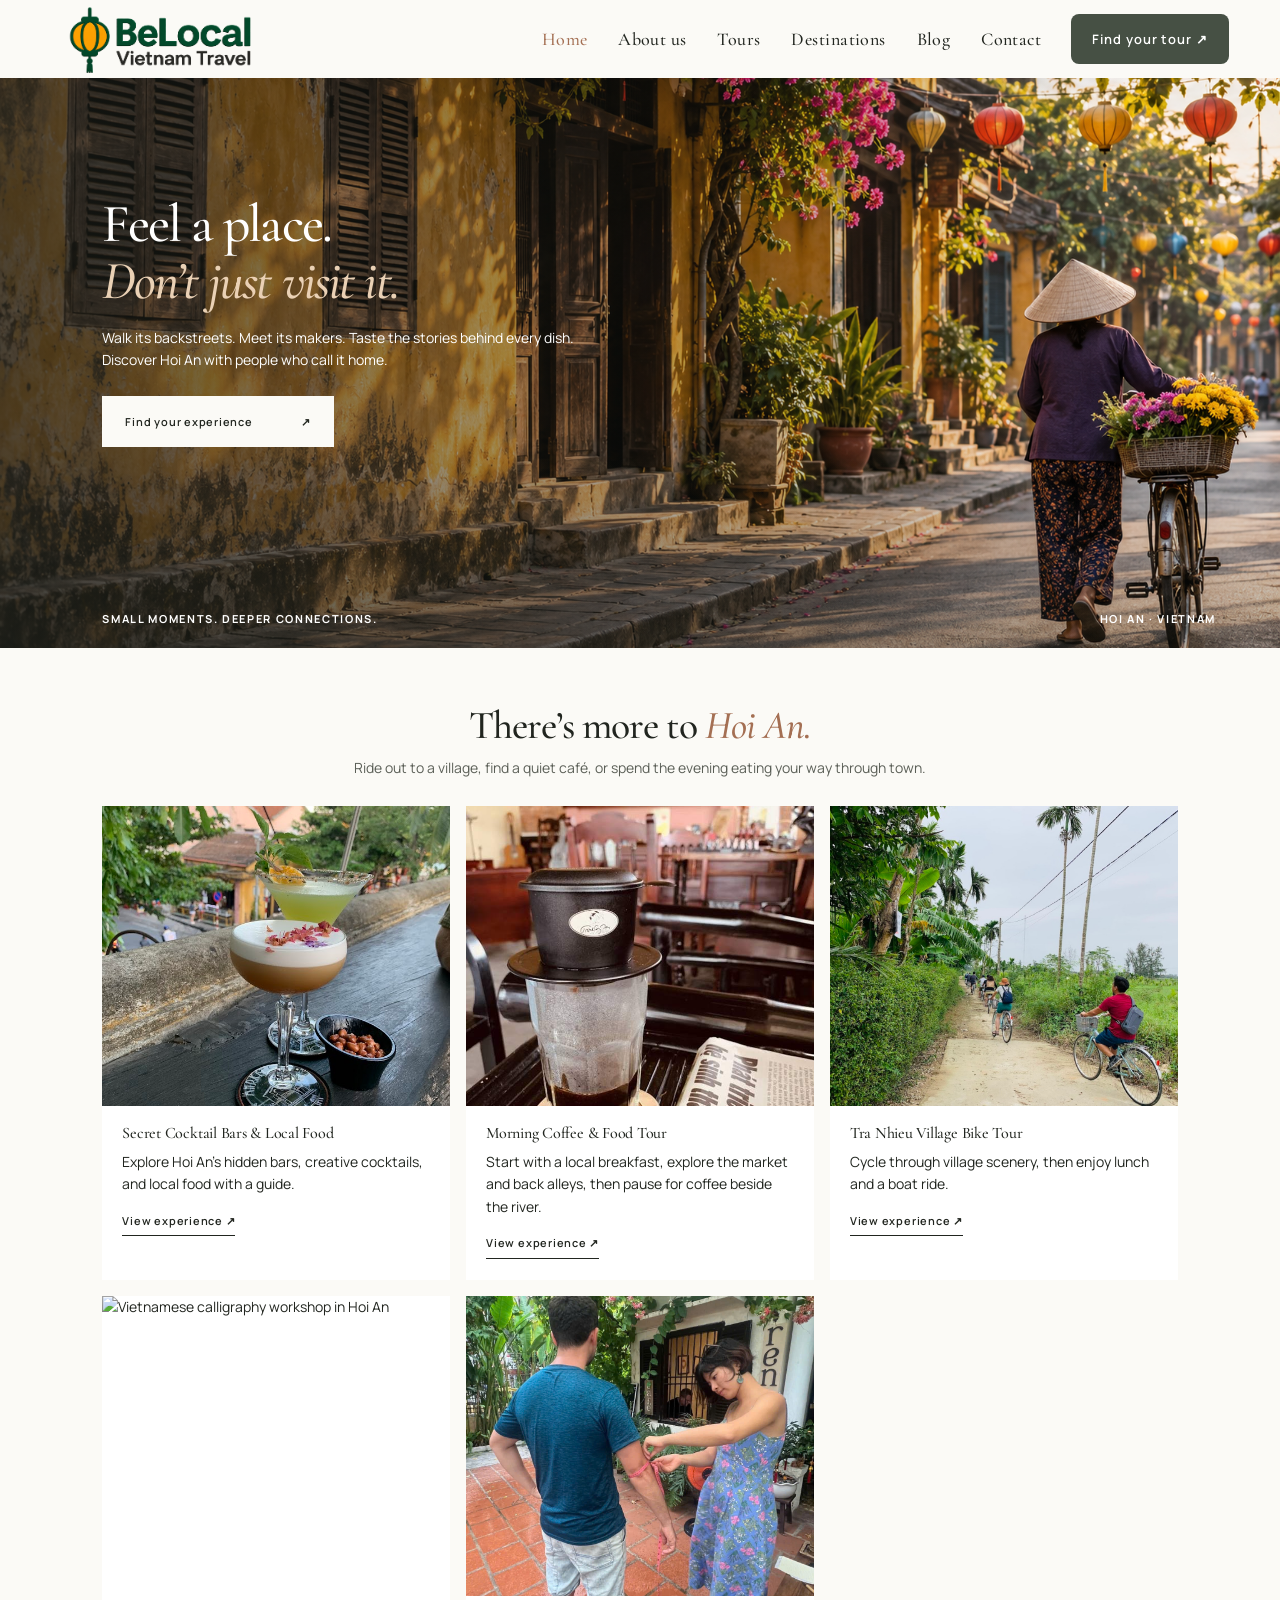
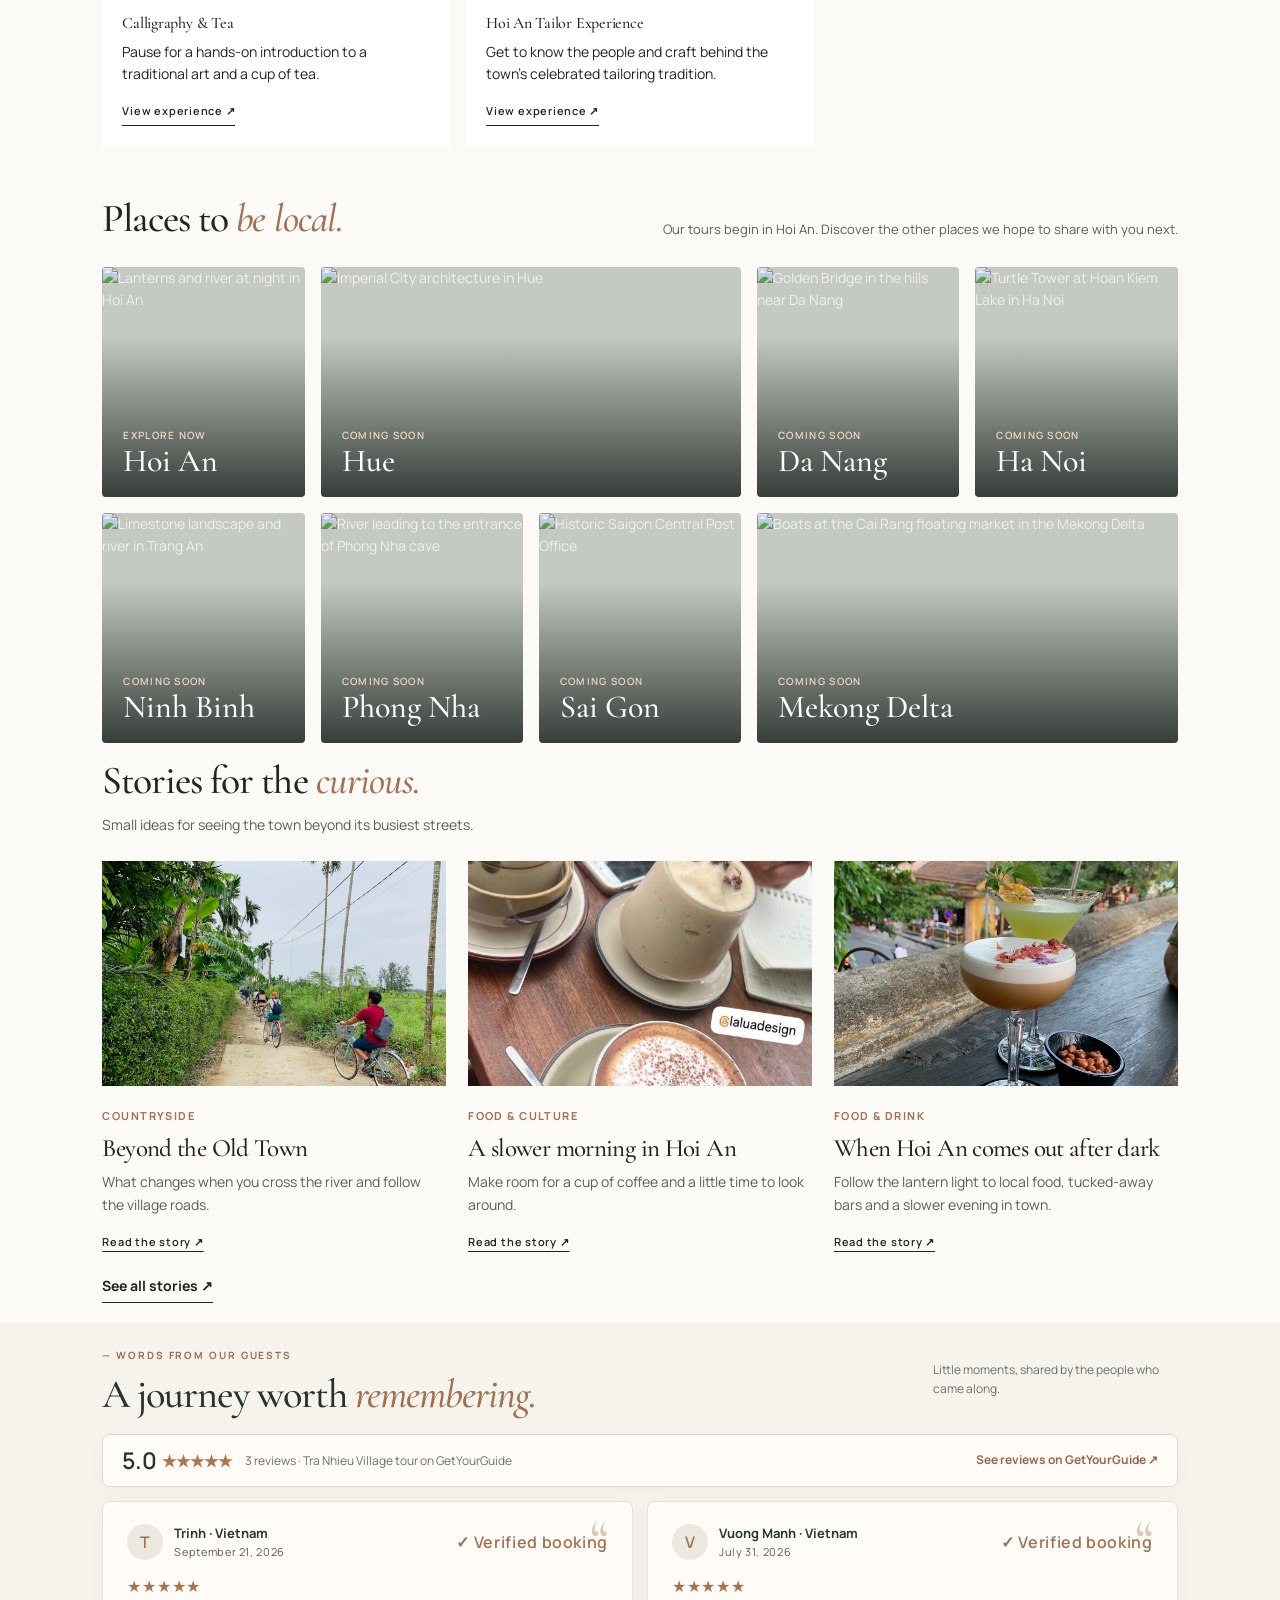
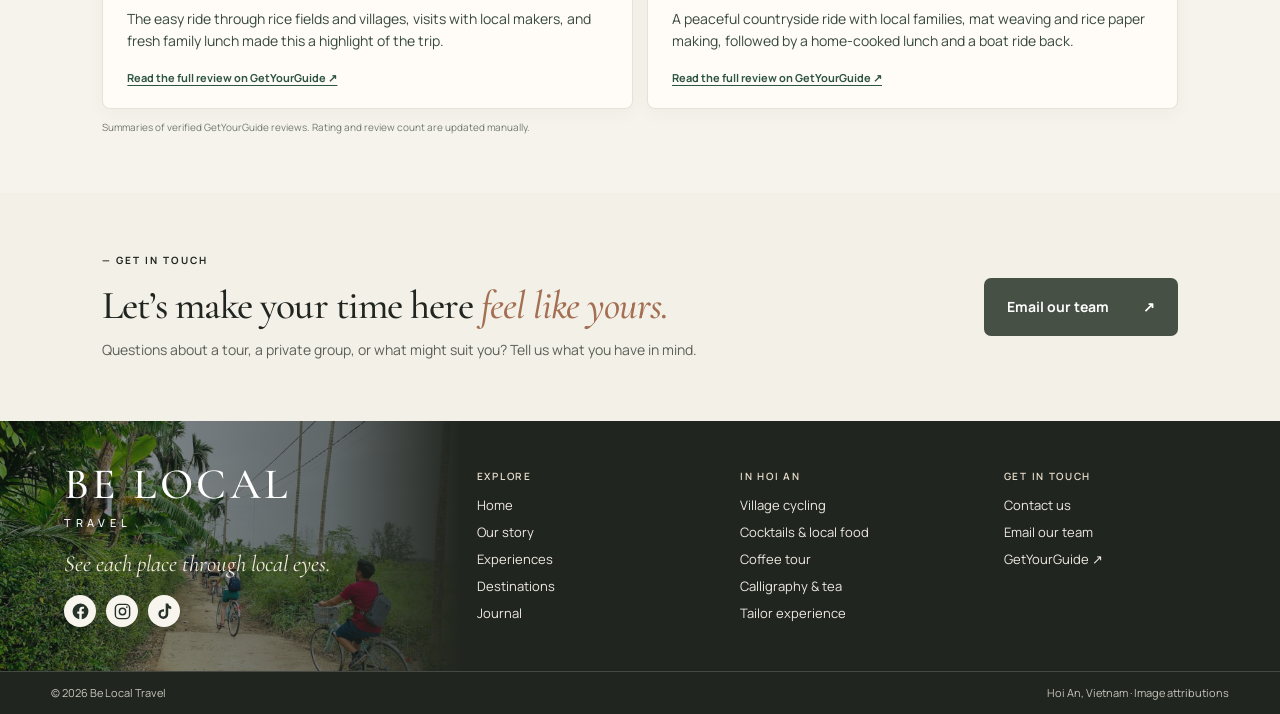
==== commit 437a82f3: "Add TikTok coming soon icon to footer" ====
--- a/index.html
+++ b/index.html
@@ -1,5 +1,5 @@
 <!doctype html>
-<html lang="en"><head><meta charset="utf-8"><meta name="viewport" content="width=device-width, initial-scale=1"><meta name="theme-color" content="#233c39"><meta name="description" content="Local tours in Hoi An: food, coffee, crafts and countryside experiences with Be Local Travel."><title>Be Local Travel — Hoi An, closer</title><link rel="icon" type="image/svg+xml" href="data:image/svg+xml,%3Csvg xmlns='http://www.w3.org/2000/svg' viewBox='0 0 64 64'%3E%3Crect width='64' height='64' rx='14' fill='%23233c39'/%3E%3Ctext x='12' y='47' font-size='42' font-family='Georgia' fill='%23f3c87e'%3EB%3C/text%3E%3C/svg%3E"><link rel="preconnect" href="https://fonts.googleapis.com"><link rel="preconnect" href="https://fonts.gstatic.com" crossorigin><link href="https://fonts.googleapis.com/css2?family=Cormorant+Garamond:ital,wght@0,400;0,500;0,600;1,400&family=Manrope:wght@300;400;500;600;700&display=swap" rel="stylesheet"><link rel="stylesheet" href="styles.css?v=60"></head>
+<html lang="en"><head><meta charset="utf-8"><meta name="viewport" content="width=device-width, initial-scale=1"><meta name="theme-color" content="#233c39"><meta name="description" content="Local tours in Hoi An: food, coffee, crafts and countryside experiences with Be Local Travel."><title>Be Local Travel — Hoi An, closer</title><link rel="icon" type="image/svg+xml" href="data:image/svg+xml,%3Csvg xmlns='http://www.w3.org/2000/svg' viewBox='0 0 64 64'%3E%3Crect width='64' height='64' rx='14' fill='%23233c39'/%3E%3Ctext x='12' y='47' font-size='42' font-family='Georgia' fill='%23f3c87e'%3EB%3C/text%3E%3C/svg%3E"><link rel="preconnect" href="https://fonts.googleapis.com"><link rel="preconnect" href="https://fonts.gstatic.com" crossorigin><link href="https://fonts.googleapis.com/css2?family=Cormorant+Garamond:ital,wght@0,400;0,500;0,600;1,400&family=Manrope:wght@300;400;500;600;700&display=swap" rel="stylesheet"><link rel="stylesheet" href="styles.css?v=61"></head>
 <body><header class="header home-header"><a class="brand" href="index.html" aria-label="BeLocal Vietnam Travel home"><span class="brand-logo-window"><img src="be-local-logo-transparent.png" alt="" width="2172" height="724"></span></a><nav aria-label="Main navigation"><a class="current" href="index.html">Home</a><a href="about.html">About us</a><a href="tours.html">Tours</a><a href="destinations.html">Destinations</a><a href="blog.html">Blog</a><a href="contact.html">Contact</a></nav><a class="nav-cta" href="tours.html">Find your tour ↗</a><details class="mobile-menu"><summary aria-label="Open navigation">Menu <span aria-hidden="true">☰</span></summary><nav aria-label="Mobile navigation"><a class="current" href="index.html">Home</a><a href="about.html">About us</a><a href="tours.html">Tours</a><a href="destinations.html">Destinations</a><a href="blog.html">Blog</a><a href="contact.html">Contact</a></nav></details></header>
 <main id="top"><section class="hero"><img src="hoi-an-street.png" alt="An atmospheric Hoi An street with a local woman walking her bicycle" fetchpriority="high"><div class="shade"></div><div class="hero-copy"><h1>Feel a place.<br><em>Don’t just visit it.</em></h1><p>Walk its backstreets. Meet its makers. Taste the stories behind every dish. Discover Hoi An with people who call it home.</p><a class="button" href="#tours">Find your experience <span>↗</span></a></div><div class="hero-foot"><span>SMALL MOMENTS. DEEPER CONNECTIONS.</span><span>HOI AN · VIETNAM</span></div></section>
 <section class="wrap tours" id="tours"><div class="section-head"><h2>There’s more to <em>Hoi An.</em></h2><p>Ride out to a village, find a quiet café, or spend the evening eating your way through town.</p></div><div class="grid">
@@ -20,7 +20,7 @@
 <section class="home-contact" id="contact"><div class="wrap contact-inner"><div><div class="eyebrow">— GET IN TOUCH</div><h2>Let’s make your time here <em>feel like yours.</em></h2><p>Questions about a tour, a private group, or what might suit you? Tell us what you have in mind.</p></div><a href="mailto:info@luawellnesstravel.com?subject=Be%20Local%20Travel%20enquiry">Email our team <span aria-hidden="true">↗</span></a></div></section></main>
 <footer class="site-footer">
   <div class="footer-content">
-    <div class="footer-photo"><a href="index.html" class="footer-wordmark" aria-label="Be Local Travel home"><span>BE LOCAL</span><small>TRAVEL</small></a><p>See each place through local eyes.</p><div class="footer-socials" aria-label="Follow Be Local Travel"><a class="footer-social-icon" href="https://www.facebook.com/travellikelocalvn/" target="_blank" rel="noopener noreferrer" aria-label="Be Local Travel on Facebook"><svg viewBox="0 0 24 24" fill="currentColor" aria-hidden="true"><path d="M22 12a10 10 0 1 0-11.56 9.88v-6.99H7.9V12h2.54V9.8c0-2.5 1.49-3.89 3.77-3.89 1.09 0 2.23.19 2.23.19v2.46h-1.26c-1.24 0-1.62.77-1.62 1.56V12h2.77l-.44 2.89h-2.33v6.99A10 10 0 0 0 22 12Z"/></svg></a><a class="footer-social-icon" href="https://www.instagram.com/belocal_vietnam_travel/" target="_blank" rel="noopener noreferrer" aria-label="Be Local Travel on Instagram"><svg viewBox="0 0 24 24" fill="none" stroke="currentColor" stroke-width="1.8" aria-hidden="true"><rect x="3" y="3" width="18" height="18" rx="5"/><circle cx="12" cy="12" r="4"/><circle cx="17.5" cy="6.5" r="1" fill="currentColor" stroke="none"/></svg></a></div></div>
+    <div class="footer-photo"><a href="index.html" class="footer-wordmark" aria-label="Be Local Travel home"><span>BE LOCAL</span><small>TRAVEL</small></a><p>See each place through local eyes.</p><div class="footer-socials" aria-label="Follow Be Local Travel"><a class="footer-social-icon" href="https://www.facebook.com/travellikelocalvn/" target="_blank" rel="noopener noreferrer" aria-label="Be Local Travel on Facebook"><svg viewBox="0 0 24 24" fill="currentColor" aria-hidden="true"><path d="M22 12a10 10 0 1 0-11.56 9.88v-6.99H7.9V12h2.54V9.8c0-2.5 1.49-3.89 3.77-3.89 1.09 0 2.23.19 2.23.19v2.46h-1.26c-1.24 0-1.62.77-1.62 1.56V12h2.77l-.44 2.89h-2.33v6.99A10 10 0 0 0 22 12Z"/></svg></a><a class="footer-social-icon" href="https://www.instagram.com/belocal_vietnam_travel/" target="_blank" rel="noopener noreferrer" aria-label="Be Local Travel on Instagram"><svg viewBox="0 0 24 24" fill="none" stroke="currentColor" stroke-width="1.8" aria-hidden="true"><rect x="3" y="3" width="18" height="18" rx="5"/><circle cx="12" cy="12" r="4"/><circle cx="17.5" cy="6.5" r="1" fill="currentColor" stroke="none"/></svg></a><span class="footer-social-icon footer-social-icon--pending" aria-label="TikTok coming soon" title="TikTok coming soon"><svg viewBox="0 0 24 24" fill="currentColor" aria-hidden="true"><path d="M16.7 2c.4 2.2 1.7 3.5 3.8 3.7v3.2a9 9 0 0 1-3.8-.9v7.2a6.2 6.2 0 1 1-6.3-6.2c.3 0 .7 0 1 .1v3.2a3.1 3.1 0 1 0 2.1 2.9V2h3.2Z"/></svg></span></div></div>
     <div class="footer-links">
       <div><h2>EXPLORE</h2><a href="index.html">Home</a><a href="about.html">Our story</a><a href="tours.html">Experiences</a><a href="destinations.html">Destinations</a><a href="blog.html">Journal</a></div>
       <div><h2>IN HOI AN</h2><a href="experience.html?tour=tra-nhieu">Village cycling</a><a href="experience.html?tour=cocktails">Cocktails & local food</a><a href="experience.html?tour=coffee">Coffee tour</a><a href="experience.html?tour=calligraphy">Calligraphy & tea</a><a href="experience.html?tour=tailor">Tailor experience</a></div>
--- a/styles.css
+++ b/styles.css
@@ -610,3 +610,9 @@
 .about-belief h2{max-width:700px;margin:0 auto 10px;font:400 clamp(34px,3.5vw,48px)/1.12 'Cormorant Garamond',Georgia,serif;color:#2b382f;letter-spacing:-.02em}
 .about-belief>p{max-width:570px;margin:0 auto 22px}
 @media(max-width:780px){.about-belief{padding-top:48px;padding-bottom:56px}}
+
+/* Social shortcuts in the photo footer */
+.site-footer .footer-socials{display:flex;align-items:center;gap:10px;margin-top:4px}
+.site-footer .footer-social-icon{display:grid;place-items:center;width:32px;height:32px;border-radius:50%;background:#f7f5ee;color:#253129;text-decoration:none;transition:transform .2s,background-color .2s}
+.site-footer .footer-social-icon:hover,.site-footer .footer-social-icon:focus-visible{transform:translateY(-2px);background:#dfc9ac}
+.site-footer .footer-social-icon svg{width:19px;height:19px}
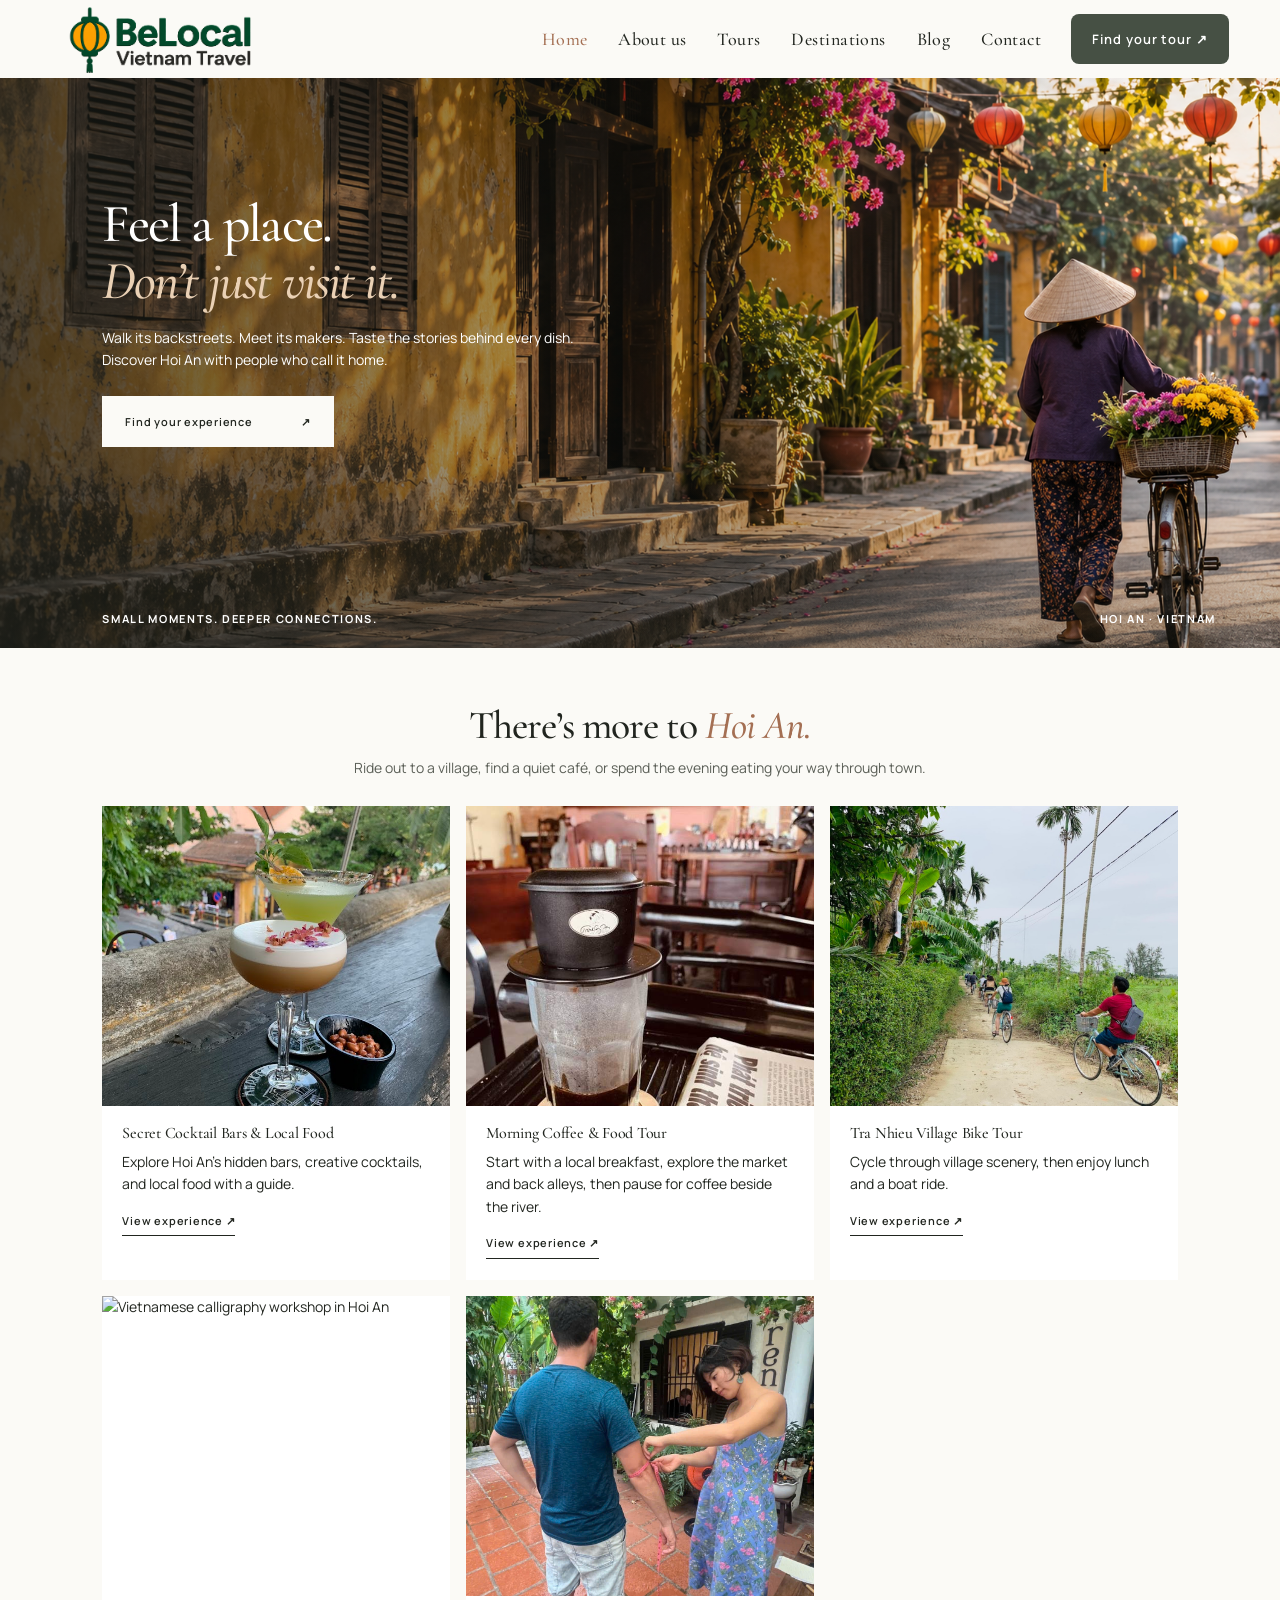
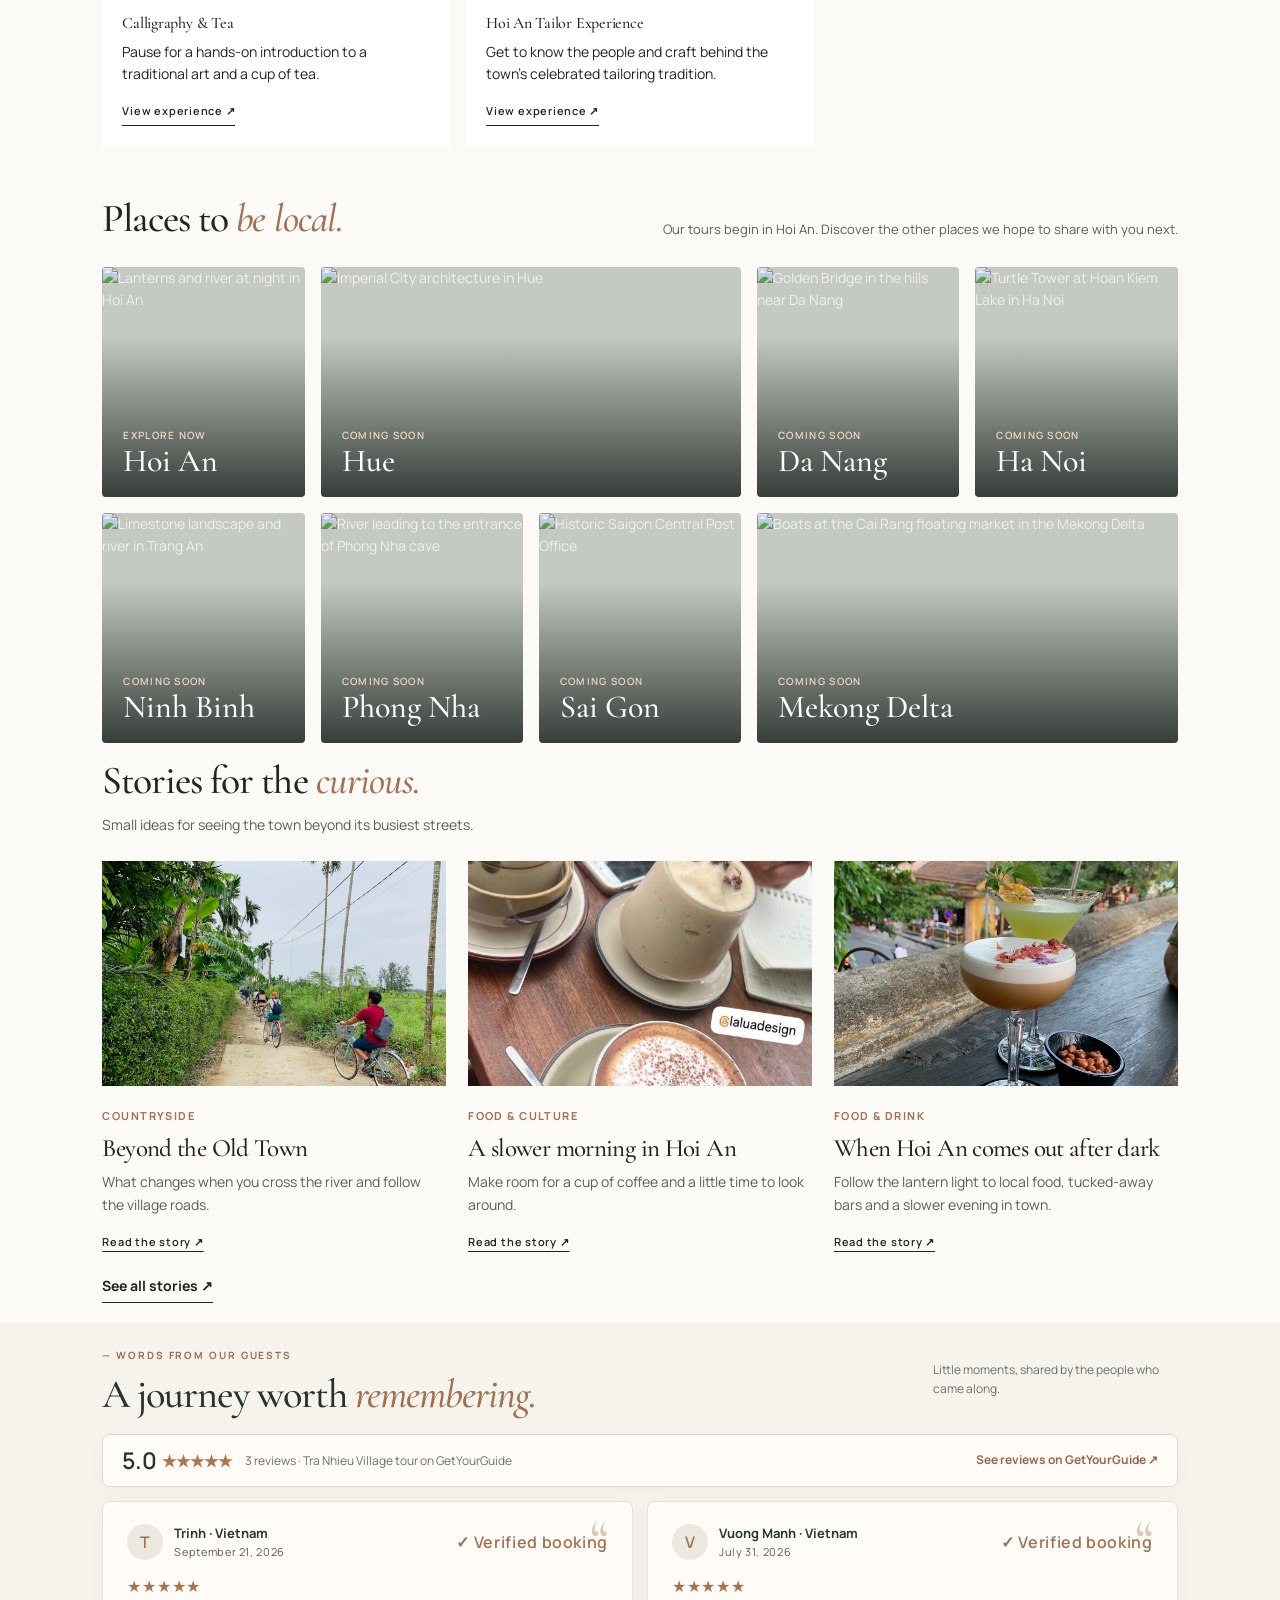
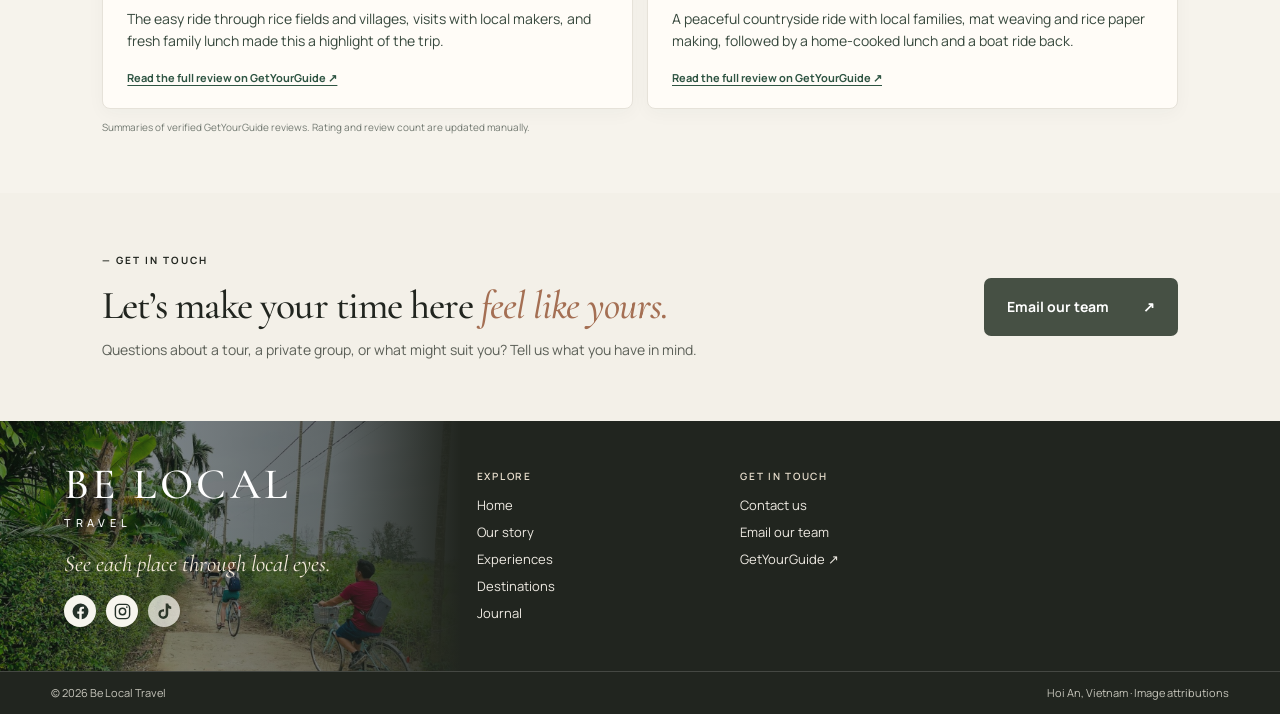
==== commit a3f2a79c: "Simplify footer navigation" ====
--- a/index.html
+++ b/index.html
@@ -1,5 +1,5 @@
 <!doctype html>
-<html lang="en"><head><meta charset="utf-8"><meta name="viewport" content="width=device-width, initial-scale=1"><meta name="theme-color" content="#233c39"><meta name="description" content="Local tours in Hoi An: food, coffee, crafts and countryside experiences with Be Local Travel."><title>Be Local Travel — Hoi An, closer</title><link rel="icon" type="image/svg+xml" href="data:image/svg+xml,%3Csvg xmlns='http://www.w3.org/2000/svg' viewBox='0 0 64 64'%3E%3Crect width='64' height='64' rx='14' fill='%23233c39'/%3E%3Ctext x='12' y='47' font-size='42' font-family='Georgia' fill='%23f3c87e'%3EB%3C/text%3E%3C/svg%3E"><link rel="preconnect" href="https://fonts.googleapis.com"><link rel="preconnect" href="https://fonts.gstatic.com" crossorigin><link href="https://fonts.googleapis.com/css2?family=Cormorant+Garamond:ital,wght@0,400;0,500;0,600;1,400&family=Manrope:wght@300;400;500;600;700&display=swap" rel="stylesheet"><link rel="stylesheet" href="styles.css?v=61"></head>
+<html lang="en"><head><meta charset="utf-8"><meta name="viewport" content="width=device-width, initial-scale=1"><meta name="theme-color" content="#233c39"><meta name="description" content="Local tours in Hoi An: food, coffee, crafts and countryside experiences with Be Local Travel."><title>Be Local Travel — Hoi An, closer</title><link rel="icon" type="image/svg+xml" href="data:image/svg+xml,%3Csvg xmlns='http://www.w3.org/2000/svg' viewBox='0 0 64 64'%3E%3Crect width='64' height='64' rx='14' fill='%23233c39'/%3E%3Ctext x='12' y='47' font-size='42' font-family='Georgia' fill='%23f3c87e'%3EB%3C/text%3E%3C/svg%3E"><link rel="preconnect" href="https://fonts.googleapis.com"><link rel="preconnect" href="https://fonts.gstatic.com" crossorigin><link href="https://fonts.googleapis.com/css2?family=Cormorant+Garamond:ital,wght@0,400;0,500;0,600;1,400&family=Manrope:wght@300;400;500;600;700&display=swap" rel="stylesheet"><link rel="stylesheet" href="styles.css?v=62"></head>
 <body><header class="header home-header"><a class="brand" href="index.html" aria-label="BeLocal Vietnam Travel home"><span class="brand-logo-window"><img src="be-local-logo-transparent.png" alt="" width="2172" height="724"></span></a><nav aria-label="Main navigation"><a class="current" href="index.html">Home</a><a href="about.html">About us</a><a href="tours.html">Tours</a><a href="destinations.html">Destinations</a><a href="blog.html">Blog</a><a href="contact.html">Contact</a></nav><a class="nav-cta" href="tours.html">Find your tour ↗</a><details class="mobile-menu"><summary aria-label="Open navigation">Menu <span aria-hidden="true">☰</span></summary><nav aria-label="Mobile navigation"><a class="current" href="index.html">Home</a><a href="about.html">About us</a><a href="tours.html">Tours</a><a href="destinations.html">Destinations</a><a href="blog.html">Blog</a><a href="contact.html">Contact</a></nav></details></header>
 <main id="top"><section class="hero"><img src="hoi-an-street.png" alt="An atmospheric Hoi An street with a local woman walking her bicycle" fetchpriority="high"><div class="shade"></div><div class="hero-copy"><h1>Feel a place.<br><em>Don’t just visit it.</em></h1><p>Walk its backstreets. Meet its makers. Taste the stories behind every dish. Discover Hoi An with people who call it home.</p><a class="button" href="#tours">Find your experience <span>↗</span></a></div><div class="hero-foot"><span>SMALL MOMENTS. DEEPER CONNECTIONS.</span><span>HOI AN · VIETNAM</span></div></section>
 <section class="wrap tours" id="tours"><div class="section-head"><h2>There’s more to <em>Hoi An.</em></h2><p>Ride out to a village, find a quiet café, or spend the evening eating your way through town.</p></div><div class="grid">
@@ -23,7 +23,7 @@
     <div class="footer-photo"><a href="index.html" class="footer-wordmark" aria-label="Be Local Travel home"><span>BE LOCAL</span><small>TRAVEL</small></a><p>See each place through local eyes.</p><div class="footer-socials" aria-label="Follow Be Local Travel"><a class="footer-social-icon" href="https://www.facebook.com/travellikelocalvn/" target="_blank" rel="noopener noreferrer" aria-label="Be Local Travel on Facebook"><svg viewBox="0 0 24 24" fill="currentColor" aria-hidden="true"><path d="M22 12a10 10 0 1 0-11.56 9.88v-6.99H7.9V12h2.54V9.8c0-2.5 1.49-3.89 3.77-3.89 1.09 0 2.23.19 2.23.19v2.46h-1.26c-1.24 0-1.62.77-1.62 1.56V12h2.77l-.44 2.89h-2.33v6.99A10 10 0 0 0 22 12Z"/></svg></a><a class="footer-social-icon" href="https://www.instagram.com/belocal_vietnam_travel/" target="_blank" rel="noopener noreferrer" aria-label="Be Local Travel on Instagram"><svg viewBox="0 0 24 24" fill="none" stroke="currentColor" stroke-width="1.8" aria-hidden="true"><rect x="3" y="3" width="18" height="18" rx="5"/><circle cx="12" cy="12" r="4"/><circle cx="17.5" cy="6.5" r="1" fill="currentColor" stroke="none"/></svg></a><span class="footer-social-icon footer-social-icon--pending" aria-label="TikTok coming soon" title="TikTok coming soon"><svg viewBox="0 0 24 24" fill="currentColor" aria-hidden="true"><path d="M16.7 2c.4 2.2 1.7 3.5 3.8 3.7v3.2a9 9 0 0 1-3.8-.9v7.2a6.2 6.2 0 1 1-6.3-6.2c.3 0 .7 0 1 .1v3.2a3.1 3.1 0 1 0 2.1 2.9V2h3.2Z"/></svg></span></div></div>
     <div class="footer-links">
       <div><h2>EXPLORE</h2><a href="index.html">Home</a><a href="about.html">Our story</a><a href="tours.html">Experiences</a><a href="destinations.html">Destinations</a><a href="blog.html">Journal</a></div>
-      <div><h2>IN HOI AN</h2><a href="experience.html?tour=tra-nhieu">Village cycling</a><a href="experience.html?tour=cocktails">Cocktails & local food</a><a href="experience.html?tour=coffee">Coffee tour</a><a href="experience.html?tour=calligraphy">Calligraphy & tea</a><a href="experience.html?tour=tailor">Tailor experience</a></div>
+      
       <div><h2>GET IN TOUCH</h2><a href="contact.html">Contact us</a><a href="mailto:info@luawellnesstravel.com?subject=Be%20Local%20Travel%20enquiry">Email our team</a><a href="https://www.getyourguide.com/lua-travel--tours-s786138/" target="_blank" rel="noopener noreferrer">GetYourGuide ↗</a></div>
     </div>
   </div>
--- a/styles.css
+++ b/styles.css
@@ -616,3 +616,5 @@
 .site-footer .footer-social-icon{display:grid;place-items:center;width:32px;height:32px;border-radius:50%;background:#f7f5ee;color:#253129;text-decoration:none;transition:transform .2s,background-color .2s}
 .site-footer .footer-social-icon:hover,.site-footer .footer-social-icon:focus-visible{transform:translateY(-2px);background:#dfc9ac}
 .site-footer .footer-social-icon svg{width:19px;height:19px}
+
+.site-footer .footer-social-icon--pending{cursor:default;opacity:.75}
